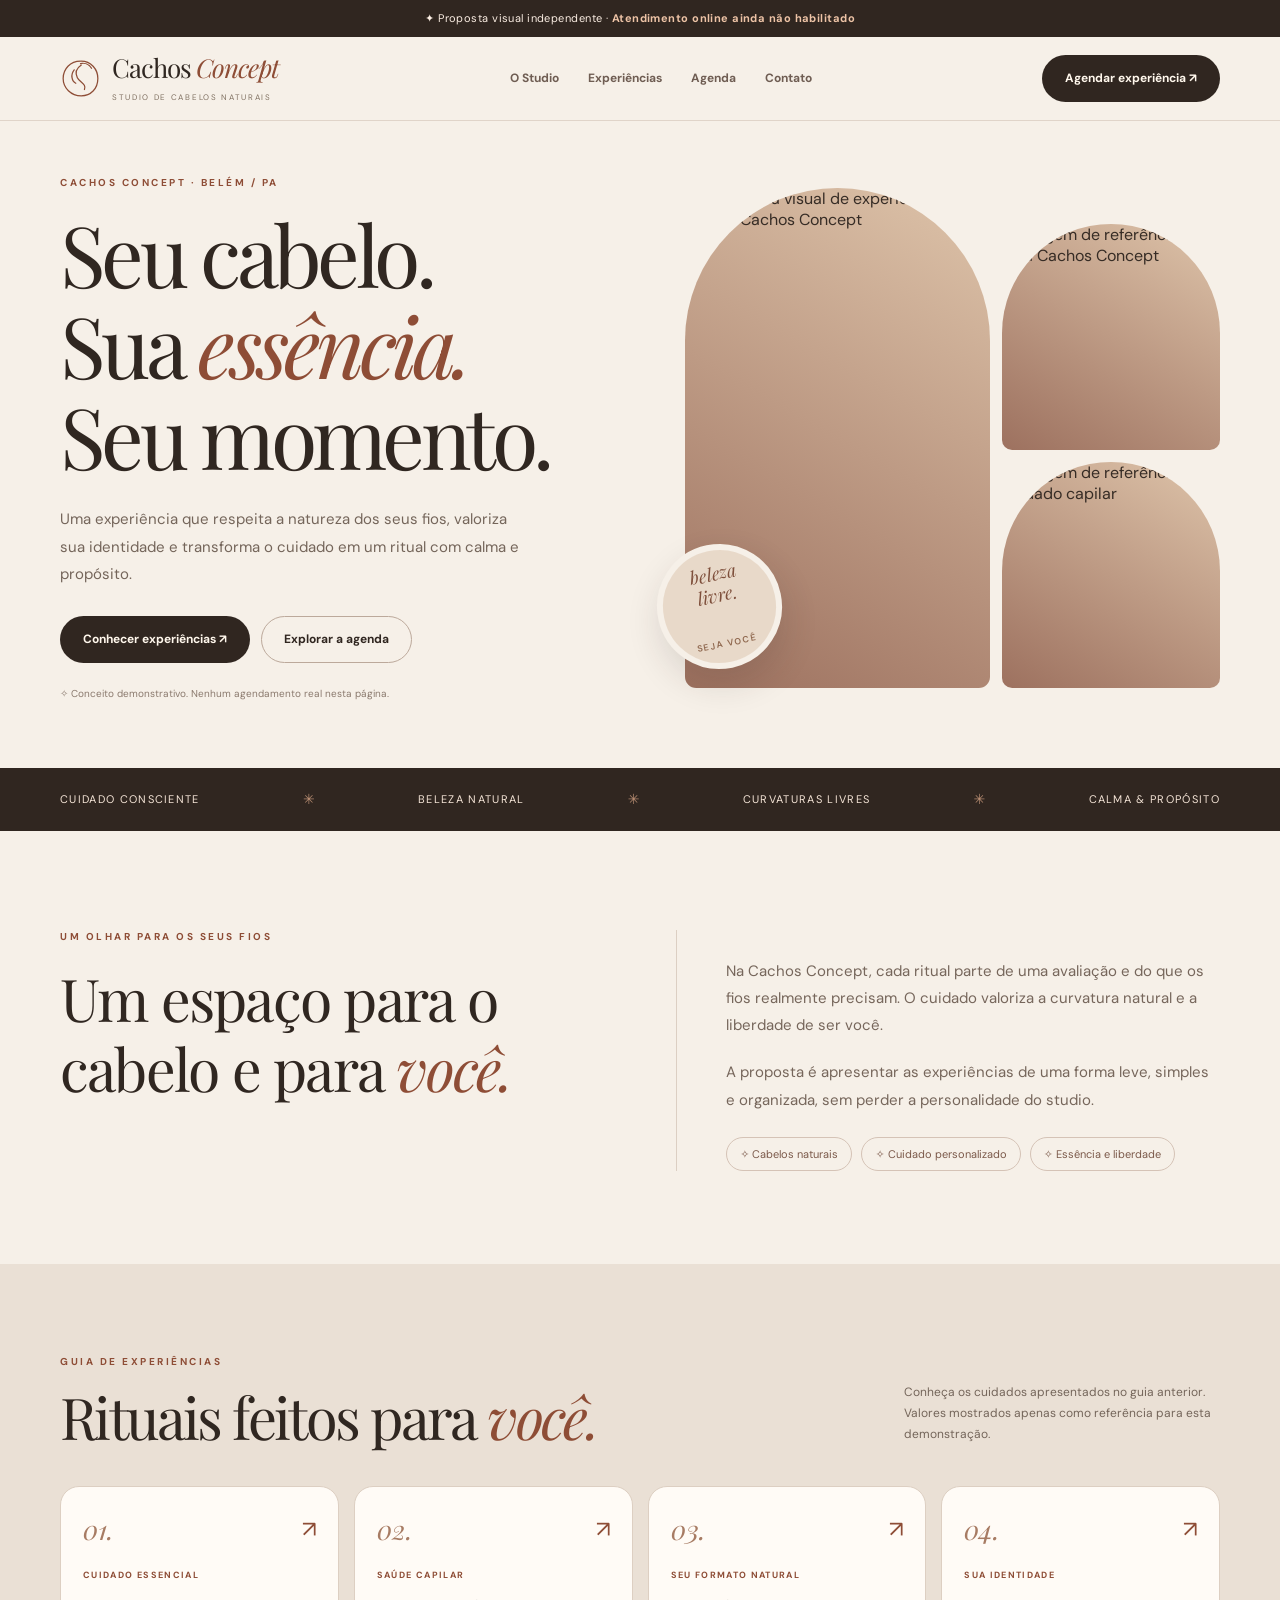
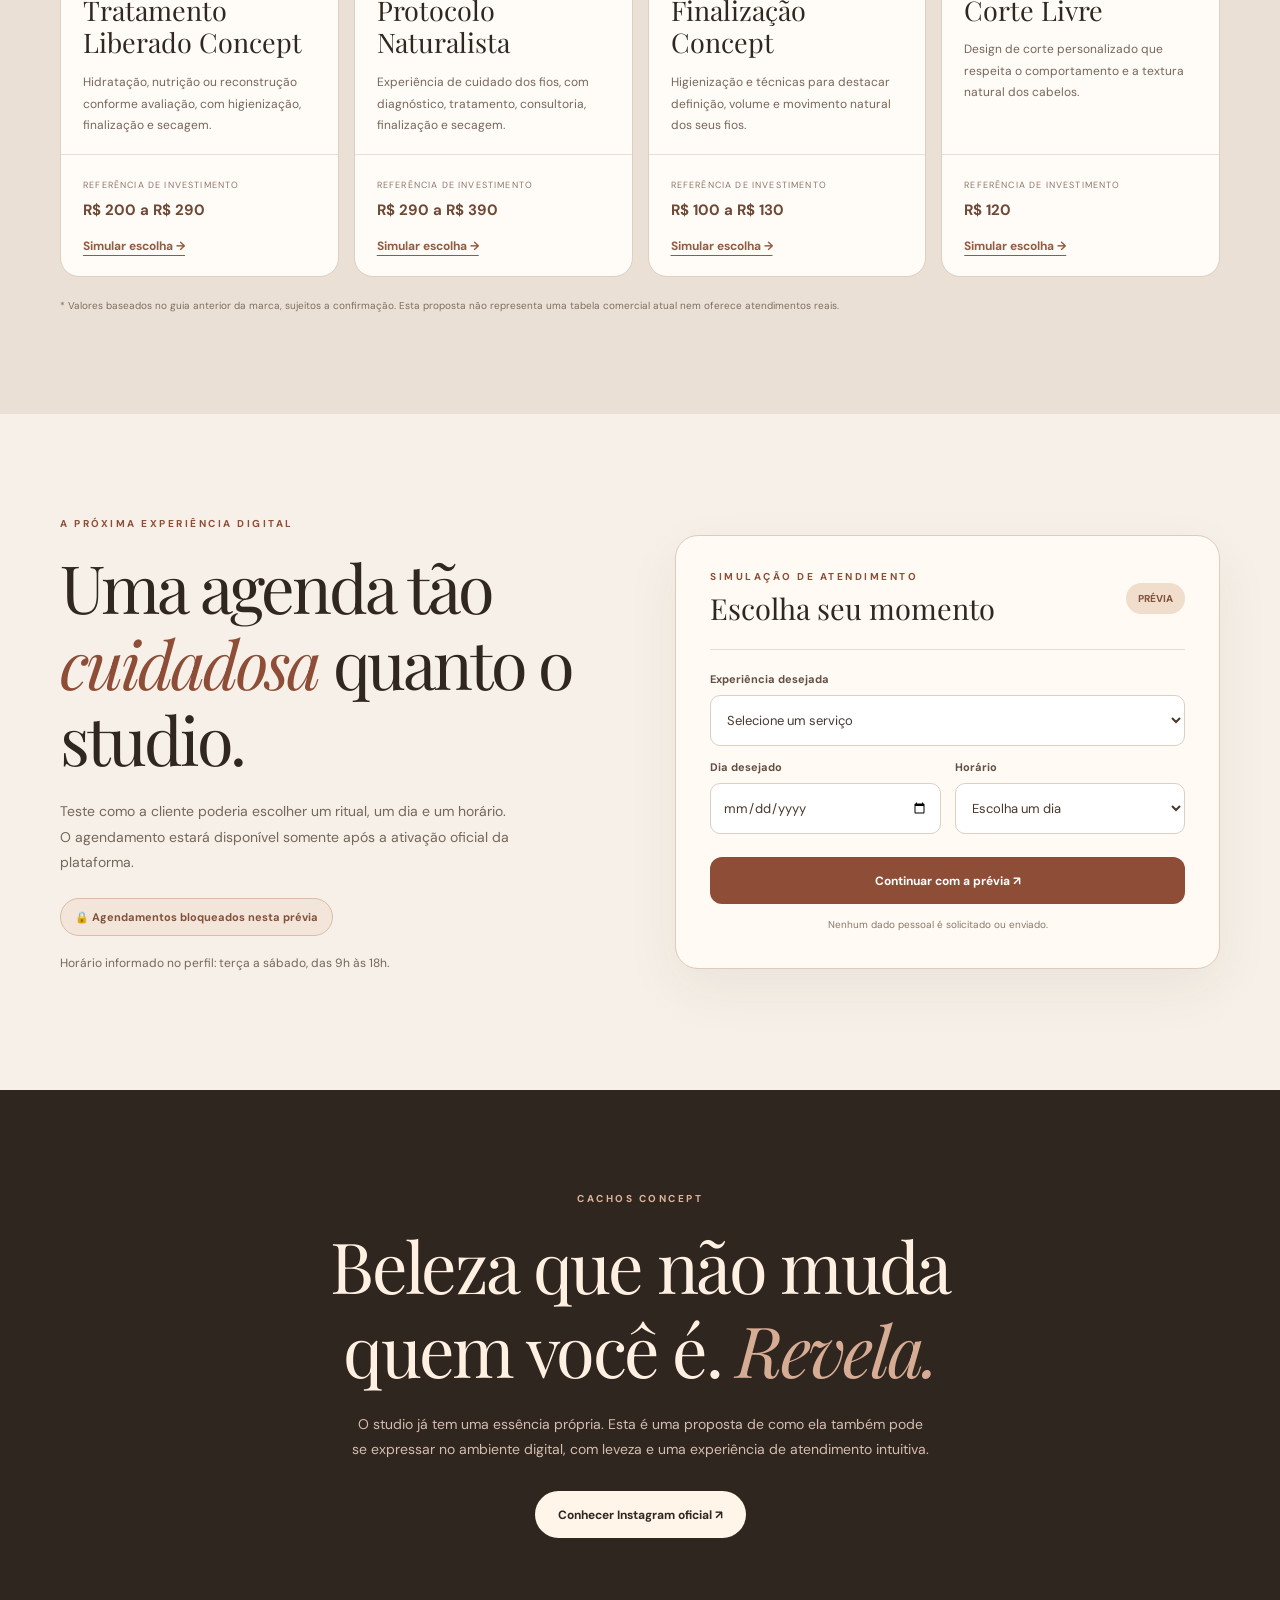
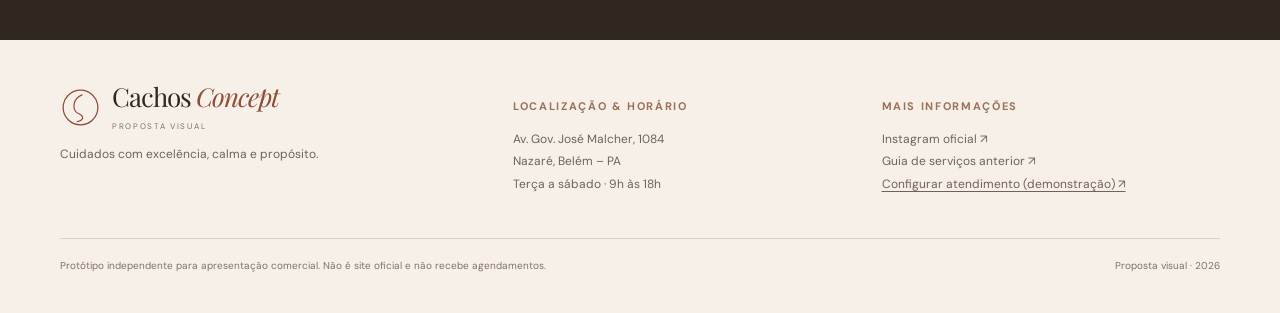
==== cachosconcept/index.html @ f827322e "Criar prévia independente Cachos Concept com identidade visual e agenda bloqueada" ====
<!doctype html><html lang="pt-BR"><head><meta charset="UTF-8"><meta name="viewport" content="width=device-width,initial-scale=1,viewport-fit=cover"><meta name="theme-color" content="#f6f0e8"><title>Cachos Concept — Prévia Visual</title><meta name="description" content="Cachos Concept: proposta visual demonstrativa para studio de cabelos naturais. Agendamento ainda não habilitado."><meta property="og:title" content="Cachos Concept — Proposta Visual"><meta property="og:description" content="Beleza natural, calma e propósito. Prévia de apresentação, sem agendamentos reais."><meta property="og:url" content="https://convidamos.site/cachosconcept/"><link rel="preconnect" href="https://fonts.googleapis.com"><link rel="preconnect" href="https://fonts.gstatic.com" crossorigin><link href="https://fonts.googleapis.com/css2?family=DM+Sans:wght@400;500;600;700;800&family=Playfair+Display:ital,wght@0,400;0,500;1,400;1,500&display=swap" rel="stylesheet"><style>
:root{--bg:#f6f0e8;--paper:#fffbf6;--ink:#302721;--muted:#74655a;--accent:#ad7458;--accent2:#8e4d36;--line:#dccfc3;--dark:#302620;--serif:'Playfair Display',Georgia,serif;--sans:'DM Sans',system-ui,-apple-system,sans-serif}
*{box-sizing:border-box}html{scroll-behavior:smooth;scroll-padding-top:88px}body{margin:0;color:var(--ink);background:var(--bg);font-family:var(--sans);overflow-x:hidden}button,input,select{font:inherit}button{cursor:pointer}a{color:inherit;text-decoration:none}button:focus-visible,a:focus-visible,input:focus-visible,select:focus-visible{outline:2px solid var(--accent2);outline-offset:3px}img{display:block;width:100%;height:100%;object-fit:cover}
.wrap{width:min(1160px,calc(100% - 72px));margin:0 auto}.demo-banner{padding:10px 14px;text-align:center;color:#fbeee3;background:#302620;font-size:11px;line-height:1.5;letter-spacing:.04em}.demo-banner strong{color:#edc3a6}.header{position:sticky;top:0;z-index:20;background:#f6f0e8ed;backdrop-filter:blur(14px);border-bottom:1px solid #e0d4c9}.navbar{display:flex;justify-content:space-between;align-items:center;gap:22px;min-height:83px}.brand{display:flex;align-items:center;gap:11px;min-width:0}.brand svg{width:41px;height:41px;color:var(--accent2);flex:none}.brand-title{font:400 26px/1 var(--serif);letter-spacing:-1px;white-space:nowrap}.brand-title em{color:var(--accent2);font-style:italic}.brand small{display:block;font-size:8px;text-transform:uppercase;letter-spacing:.21em;margin-top:9px;color:#807062}.navlinks{display:flex;align-items:center;gap:29px}.navlinks a{font-size:12px;font-weight:700;color:#6f5d53}.navlinks a:hover{color:var(--accent2)}.button{display:inline-flex;align-items:center;justify-content:center;gap:9px;text-align:center;border-radius:50px;padding:14px 22px;min-height:47px;border:1px solid transparent;font-size:12px;font-weight:700;transition:transform .16s,background .16s}.button:hover{transform:translateY(-2px)}.primary{background:var(--dark);color:#fff7ec}.primary:hover{background:#523d30}.secondary{border:1px solid #bca99b;color:var(--dark);background:transparent}.warm{background:var(--accent2);color:#fff}.white{background:#fff5e9;color:#302620}.menu{display:none;border:1px solid var(--line);background:var(--paper);border-radius:50%;height:44px;width:44px;font-size:24px}
.eyebrow{font-size:10px;color:var(--accent2);letter-spacing:.25em;text-transform:uppercase;font-weight:700}.hero{display:grid;grid-template-columns:53% 47%;gap:0;padding:55px 0 67px;align-items:center;min-height:600px}.hero-copy{padding-right:10%}.hero h1{font:400 clamp(52px,6.6vw,91px)/1.08 var(--serif);letter-spacing:-.055em;margin:19px 0 25px}.hero h1 em,.intro h2 em,.section-head h2 em,.agenda h2 em,.end h2 em{font-style:italic;color:var(--accent2)}.hero p{font-size:15px;line-height:1.83;color:var(--muted);max-width:460px;margin:0 0 27px}.hero-buttons{display:flex;gap:11px;flex-wrap:wrap}.hero small{display:block;font-size:10px;color:#8a796d;margin-top:23px;line-height:1.5}.hero-art{position:relative;display:grid;grid-template-columns:1.4fr 1fr;gap:12px;min-height:500px;padding-left:10px}.hero-art .photo{overflow:hidden;background:linear-gradient(30deg,#9d715f,#dec4aa)}.hero-art .photo img{object-position:50% 26%;opacity:.96}.hero-art .main-photo{border-radius:190px 190px 14px 14px;min-height:500px}.hero-art .side{display:flex;flex-direction:column;gap:12px;padding-top:36px}.hero-art .side .photo{flex:1;border-radius:130px 130px 12px 12px;min-height:0}.hero-stamp{position:absolute;bottom:19px;left:-18px;width:125px;height:125px;border-radius:50%;background:#e8d9c9;border:6px solid var(--bg);display:grid;place-items:center;transform:rotate(-12deg);text-align:center;font:italic 18px/1.2 var(--serif);color:#7e4f3b;box-shadow:0 15px 35px #30262024}.hero-stamp small{font:600 9px var(--sans);text-transform:uppercase;letter-spacing:.16em;margin:5px 0 0;color:#906950}
.ribbon{background:var(--dark);color:#f5e5d7}.ribbon-inner{min-height:63px;display:flex;align-items:center;justify-content:space-between;gap:12px}.ribbon-inner span{font-size:11px;text-transform:uppercase;letter-spacing:.12em}.ribbon-inner b{color:#b88d72;font-size:14px}
.intro{padding:99px 0 93px;display:grid;grid-template-columns:.92fr 1fr;gap:10%}.intro h2{font:400 clamp(41px,4.6vw,60px)/1.2 var(--serif);letter-spacing:-.03em;margin:20px 0}.intro-copy{padding:28px 0 0 9%;border-left:1px solid var(--line)}.intro-copy p{font-size:15px;line-height:1.82;color:#76665b;margin:0 0 20px}.tags{display:flex;flex-wrap:wrap;gap:9px;margin-top:23px}.tags span{border:1px solid #d5c3b6;padding:9px 13px;border-radius:25px;color:#7b594a;font-size:11px}
.services{background:#eae0d5;padding:91px 0 100px}.section-head{display:flex;align-items:end;justify-content:space-between;gap:18px;margin-bottom:37px}.section-head h2{font:400 clamp(41px,4.5vw,62px)/1.12 var(--serif);letter-spacing:-.045em;margin:16px 0 0}.section-head>p{font-size:12px;line-height:1.73;color:var(--muted);max-width:316px;margin:0 0 4px}.cards{display:grid;grid-template-columns:repeat(4,1fr);gap:15px}.card{background:var(--paper);border-radius:19px;border:1px solid #ddcfc2;display:flex;flex-direction:column;overflow:hidden;min-height:365px;transition:transform .2s,box-shadow .2s}.card:hover{transform:translateY(-5px);box-shadow:0 20px 30px #2d231d18}.card-top{display:flex;justify-content:space-between;align-items:center;padding:24px 22px 0}.card-num{font:italic 27px var(--serif);color:#a77b63}.card .small-arrow{color:var(--accent2);font-size:23px}.card-body{flex:1;padding:22px 22px 18px}.card-body .eyebrow{font-size:9px;letter-spacing:.15em}.card h3{font:400 27px/1.22 var(--serif);margin:13px 0}.card p{font-size:12px;line-height:1.78;color:#76665b;margin:0}.card-footer{padding:17px 22px 21px;border-top:1px solid #e9dfd5}.card-footer small{font-size:9px;color:#8e786b;text-transform:uppercase;letter-spacing:.13em}.card-footer strong{display:block;margin:7px 0 14px;color:#6d4937;font-size:15px}.card-footer button{padding:0;background:none;border:0;color:#935b40;font-weight:700;font-size:12px;text-decoration:underline;text-underline-offset:5px}.disclaimer{font-size:10px;color:#7f6e60;line-height:1.7;margin:20px 0 0}
.agenda-section{padding:103px 0}.agenda{display:grid;grid-template-columns:1fr 1.02fr;gap:7%;align-items:center}.agenda h2{font:400 clamp(43px,5.2vw,68px)/1.14 var(--serif);letter-spacing:-.045em;margin:19px 0 22px}.agenda p{font-size:14px;line-height:1.82;color:#76675a;max-width:455px}.locked-label{display:inline-flex;align-items:center;gap:10px;font-size:11px;font-weight:700;color:#81513b;padding:11px 14px;border-radius:100px;border:1px solid #d9bda9;background:#f3e5d9;margin-top:9px}.form-card{background:#fffaf3;border:1px solid #ddcbbc;border-radius:23px;padding:34px;box-shadow:0 20px 55px #3f2c2110}.form-head{display:flex;justify-content:space-between;align-items:center;gap:12px;padding-bottom:22px;margin-bottom:22px;border-bottom:1px solid #e8ddd1}.form-head h3{font:400 29px var(--serif);margin:6px 0 0}.demo-pill{font-size:10px;font-weight:800;color:#81543f;background:#f0ddcb;border-radius:22px;padding:9px 12px}.inputs{display:grid;grid-template-columns:1fr 1fr;gap:14px}.field{display:flex;flex-direction:column;gap:9px}.field.full{grid-column:1/-1}.field label{font-size:11px;font-weight:700;color:#635044}.field input,.field select{width:100%;min-width:0;border-radius:10px;background:white;padding:12px;font-size:13px;color:#49382d;border:1px solid #ddcfc2;min-height:51px}.form-card .button{width:100%;margin-top:23px;border-radius:12px}.form-note{font-size:10px!important;text-align:center;color:#8b796b!important;margin:12px 0 0!important}
.end{background:#302620;color:#fff0e2;padding:102px 0;text-align:center}.end-inner{max-width:750px;margin:auto}.end .eyebrow{color:#deb49b}.end h2{font:400 clamp(40px,5.5vw,71px)/1.19 var(--serif);margin:19px 0 20px;letter-spacing:-.038em}.end h2 em{color:#d6ac94}.end p{font-size:14px;color:#d5bdac;line-height:1.8;max-width:580px;margin:0 auto 29px}
.footer{padding:44px 0 39px}.footer-columns{display:grid;grid-template-columns:1.25fr 1fr 1fr;gap:30px}.footer h4{font-size:11px;color:#9d7058;text-transform:uppercase;letter-spacing:.15em}.footer p,.footer a,.footer button{font-size:12px;color:#716255;line-height:1.9}.footer button{border:0;background:none;padding:0;text-decoration:underline;text-underline-offset:3px;cursor:pointer}.footer a:hover,.footer button:hover{color:var(--accent2)}.footer-bottom{border-top:1px solid var(--line);margin-top:30px;padding-top:18px;display:flex;justify-content:space-between;gap:14px;font-size:10px;color:#847163;line-height:1.7}.mobile-cta{display:none}
.overlay{display:none;position:fixed;inset:0;background:#201711c9;backdrop-filter:blur(8px);z-index:70;align-items:center;justify-content:center;padding:18px}.overlay.open{display:flex}.modal{width:min(100%,470px);max-height:90vh;overflow:auto;background:#fffaf4;border:1px solid #ddc9b8;border-radius:23px;padding:39px 32px 32px;position:relative;box-shadow:0 35px 90px #0004}.modal h2{font:400 35px/1.22 var(--serif);letter-spacing:-.03em;margin:15px 0}.modal p{font-size:14px;line-height:1.78;color:#76675c;margin:0 0 22px}.modal .button{width:100%;border-radius:12px}.close{position:absolute;top:15px;right:19px;border:0;background:none;font-size:27px;color:#70564a}.lock-mark{width:57px;height:57px;border-radius:50%;background:#f0dfd0;color:#9d6249;display:grid;place-items:center;font-size:25px}.config{width:min(100%,560px)}.config-note{padding:12px;border-radius:12px;background:#f4e4d5;font-size:12px!important;color:#785342!important;margin:12px 0 22px!important}.weekday-buttons{display:flex;flex-wrap:wrap;gap:7px;margin:8px 0 20px}.weekday-buttons button{border:1px solid #d2bcab;background:white;border-radius:9px;padding:10px 13px;color:#775645;font-size:12px}.weekday-buttons button[aria-pressed=true]{background:#3a2921;color:white}.config-fields{display:grid;grid-template-columns:1fr 1fr;gap:12px}.config-fields label{font-size:11px;font-weight:700;display:block;margin-bottom:6px}.config-fields select{padding:12px;border:1px solid #d5c2b2;background:white;border-radius:9px;width:100%;font-size:12px}.config-preview{margin:19px 0 24px;padding:14px;background:#f2e8df;border-radius:10px;font-size:12px;color:#795745;line-height:1.8}
@media(max-width:1090px){.cards{grid-template-columns:repeat(2,1fr)}.card{min-height:310px}.hero-art{min-height:440px}.hero-art .main-photo{min-height:440px}.hero h1{font-size:clamp(56px,6.3vw,82px)}}
@media(max-width:770px){.wrap{width:calc(100% - 36px)}.navbar{min-height:70px}.brand svg{height:35px;width:35px}.brand-title{font-size:23px}.brand small{font-size:8px}.navlinks{display:none;position:absolute;top:70px;left:0;right:0;background:#f6f0e8;padding:14px 22px 24px;border-bottom:1px solid var(--line);flex-direction:column;align-items:stretch;box-shadow:0 18px 25px #0002;gap:0}.navlinks.open{display:flex}.navlinks a{padding:12px 0}.navbar>.button{display:none}.menu{display:block}.hero{grid-template-columns:1fr;padding:42px 0 58px;min-height:0}.hero-copy{padding:0}.hero h1{font-size:clamp(57px,12vw,80px)}.hero p{font-size:14px}.hero-art{margin-top:35px;min-height:425px}.hero-art .main-photo{min-height:425px}.hero-stamp{width:110px;height:110px}.ribbon-inner{min-height:54px}.ribbon-inner span{font-size:10px;letter-spacing:.03em}.intro{grid-template-columns:1fr;padding:75px 0;gap:3px}.intro h2{font-size:49px}.intro-copy{border-left:0;border-top:1px solid var(--line);padding:27px 0 0}.intro-copy p{font-size:14px}.services{padding:70px 0 80px}.section-head{display:block}.section-head h2{font-size:50px}.section-head>p{margin-top:16px}.agenda-section{padding:75px 0}.agenda{grid-template-columns:1fr;gap:27px}.agenda h2{font-size:50px}.end{padding:80px 0}.footer-columns{grid-template-columns:1fr 1fr}.footer-columns>div:first-child{grid-column:1/-1}.mobile-cta{display:flex;position:fixed;bottom:0;left:0;right:0;z-index:25;background:#f6f0e8f0;backdrop-filter:blur(14px);border-top:1px solid #d9ccbf;box-shadow:0 -10px 24px #0001;padding:10px 17px calc(10px + env(safe-area-inset-bottom));align-items:center;gap:13px}.mobile-cta span{font-size:11px;line-height:1.4;color:#766456}.mobile-cta .button{flex:1}.footer{padding-bottom:115px}}
@media(max-width:490px){.demo-banner{font-size:9px}.wrap{width:calc(100% - 32px)}.hero{padding:32px 0 47px}.hero h1{font-size:clamp(51px,13vw,68px);line-height:1.08}.hero p{font-size:13px;line-height:1.7}.hero-art{min-height:345px;gap:9px}.hero-art .main-photo{min-height:345px}.hero-art .side{gap:9px;padding-top:25px}.hero-stamp{width:98px;height:98px;left:-8px;bottom:9px;font-size:16px;border-width:4px}.ribbon-inner span:nth-of-type(3),.ribbon-inner b:nth-of-type(3){display:none}.intro{padding:63px 0}.intro h2,.section-head h2{font-size:40px}.services{padding:62px 0}.cards{grid-template-columns:1fr;gap:12px}.card{min-height:0}.card-top{padding:18px 20px 0}.card-body{padding:17px 20px}.card h3{font-size:26px}.card-footer{padding:15px 20px 20px}.agenda-section{padding:66px 0}.agenda h2{font-size:42px}.form-card{padding:23px 18px}.inputs .field:not(.full){grid-column:1/-1}.end{padding:70px 0}.end h2{font-size:43px}.footer-columns{gap:15px}.footer-bottom{flex-direction:column}.modal{padding:35px 22px 25px}.modal h2{font-size:29px}.config-fields{grid-template-columns:1fr}}
@media(prefers-reduced-motion:reduce){html{scroll-behavior:auto}*{transition:none!important}}
</style></head><body>
<div class="demo-banner">✦ Proposta visual independente · <strong>Atendimento online ainda não habilitado</strong></div>
<header class="header"><nav class="navbar wrap" aria-label="Navegação">
<a class="brand" href="#inicio" aria-label="Cachos Concept, ir ao início"><svg viewBox="0 0 52 52" fill="none" aria-hidden="true"><path d="M26 4C13 4 4 14 4 26s10 22 23 22c12 0 21-9 21-22 0-12-9-22-21-22M27 9c-6 4-8 10-5 16s12 8 9 15m9-27c-3-5-9-7-14-6m-8 8c-5 6-3 15 2 17" stroke="currentColor" stroke-width="1.6" stroke-linecap="round"/></svg><span><span class="brand-title">Cachos <em>Concept</em></span><small>Studio de cabelos naturais</small></span></a>
<div class="navlinks" id="navlinks"><a href="#conceito">O Studio</a><a href="#rituais">Experiências</a><a href="#agenda">Agenda</a><a href="#contato">Contato</a></div>
<button class="button primary locked-open" type="button">Agendar experiência ↗</button><button class="menu" id="menu" type="button" aria-label="Abrir menu" aria-expanded="false">☰</button>
</nav></header>
<main>
<section class="hero wrap" id="inicio"><div class="hero-copy"><div class="eyebrow">Cachos Concept · Belém / PA</div><h1>Seu cabelo.<br>Sua <em>essência.</em><br>Seu momento.</h1><p>Uma experiência que respeita a natureza dos seus fios, valoriza sua identidade e transforma o cuidado em um ritual com calma e propósito.</p><div class="hero-buttons"><a href="#rituais" class="button primary">Conhecer experiências ↗</a><a href="#agenda" class="button secondary">Explorar a agenda</a></div><small>✧ Conceito demonstrativo. Nenhum agendamento real nesta página.</small></div>
<div class="hero-art"><div class="photo main-photo"><img src="https://sereiacomunicacao.my.canva.site/cachos-concept/_assets/video/ae4d108f62b5631600cc66442a43c8e6.jpg" alt="Referência visual de experiência capilar Cachos Concept" loading="eager" onerror="this.hidden=true"></div><div class="side"><div class="photo"><img src="https://sereiacomunicacao.my.canva.site/cachos-concept/_assets/video/eaa7986b1627eb0db801c3a264169553.jpg" alt="Imagem de referência do guia Cachos Concept" loading="lazy" onerror="this.hidden=true"></div><div class="photo"><img src="https://sereiacomunicacao.my.canva.site/cachos-concept/_assets/video/c0be2c87e18ff1538be0ce3f88dac41a.jpg" alt="Imagem de referência de cuidado capilar" loading="lazy" onerror="this.hidden=true"></div></div><div class="hero-stamp">beleza<br>livre.<small>Seja você</small></div></div></section>
<div class="ribbon"><div class="ribbon-inner wrap"><span>Cuidado consciente</span><b>✳</b><span>Beleza natural</span><b>✳</b><span>Curvaturas livres</span><b>✳</b><span>Calma &amp; propósito</span></div></div>
<section class="intro wrap" id="conceito"><div><div class="eyebrow">Um olhar para os seus fios</div><h2>Um espaço para o cabelo e para <em>você.</em></h2></div><div class="intro-copy"><p>Na Cachos Concept, cada ritual parte de uma avaliação e do que os fios realmente precisam. O cuidado valoriza a curvatura natural e a liberdade de ser você.</p><p>A proposta é apresentar as experiências de uma forma leve, simples e organizada, sem perder a personalidade do studio.</p><div class="tags"><span>✧ Cabelos naturais</span><span>✧ Cuidado personalizado</span><span>✧ Essência e liberdade</span></div></div></section>
<section class="services" id="rituais"><div class="wrap"><div class="section-head"><div><div class="eyebrow">Guia de experiências</div><h2>Rituais feitos para <em>você.</em></h2></div><p>Conheça os cuidados apresentados no guia anterior. Valores mostrados apenas como referência para esta demonstração.</p></div>
<div class="cards">
<article class="card"><div class="card-top"><span class="card-num">01.</span><span class="small-arrow">↗</span></div><div class="card-body"><div class="eyebrow">Cuidado essencial</div><h3>Tratamento Liberado Concept</h3><p>Hidratação, nutrição ou reconstrução conforme avaliação, com higienização, finalização e secagem.</p></div><div class="card-footer"><small>Referência de investimento</small><strong>R$ 200 a R$ 290</strong><button type="button" class="choose" data-service="Tratamento Liberado Concept">Simular escolha →</button></div></article>
<article class="card"><div class="card-top"><span class="card-num">02.</span><span class="small-arrow">↗</span></div><div class="card-body"><div class="eyebrow">Saúde capilar</div><h3>Protocolo Naturalista</h3><p>Experiência de cuidado dos fios, com diagnóstico, tratamento, consultoria, finalização e secagem.</p></div><div class="card-footer"><small>Referência de investimento</small><strong>R$ 290 a R$ 390</strong><button type="button" class="choose" data-service="Protocolo Naturalista">Simular escolha →</button></div></article>
<article class="card"><div class="card-top"><span class="card-num">03.</span><span class="small-arrow">↗</span></div><div class="card-body"><div class="eyebrow">Seu formato natural</div><h3>Finalização Concept</h3><p>Higienização e técnicas para destacar definição, volume e movimento natural dos seus fios.</p></div><div class="card-footer"><small>Referência de investimento</small><strong>R$ 100 a R$ 130</strong><button type="button" class="choose" data-service="Finalização Concept">Simular escolha →</button></div></article>
<article class="card"><div class="card-top"><span class="card-num">04.</span><span class="small-arrow">↗</span></div><div class="card-body"><div class="eyebrow">Sua identidade</div><h3>Corte Livre</h3><p>Design de corte personalizado que respeita o comportamento e a textura natural dos cabelos.</p></div><div class="card-footer"><small>Referência de investimento</small><strong>R$ 120</strong><button type="button" class="choose" data-service="Corte Livre">Simular escolha →</button></div></article>
</div><p class="disclaimer">* Valores baseados no guia anterior da marca, sujeitos a confirmação. Esta proposta não representa uma tabela comercial atual nem oferece atendimentos reais.</p></div></section>
<section class="agenda-section" id="agenda"><div class="agenda wrap"><div><div class="eyebrow">A próxima experiência digital</div><h2>Uma agenda tão <em>cuidadosa</em> quanto o studio.</h2><p>Teste como a cliente poderia escolher um ritual, um dia e um horário. O agendamento estará disponível somente após a ativação oficial da plataforma.</p><div class="locked-label">🔒 Agendamentos bloqueados nesta prévia</div><p style="font-size:12px;margin-top:17px">Horário informado no perfil: terça a sábado, das 9h às 18h.</p></div>
<form class="form-card" id="booking"><div class="form-head"><div><div class="eyebrow">Simulação de atendimento</div><h3>Escolha seu momento</h3></div><span class="demo-pill">PRÉVIA</span></div><div class="inputs">
<div class="field full"><label for="service">Experiência desejada</label><select id="service" required><option value="">Selecione um serviço</option><option>Tratamento Liberado Concept</option><option>Protocolo Naturalista</option><option>Finalização Concept</option><option>Corte Livre</option></select></div>
<div class="field"><label for="date">Dia desejado</label><input id="date" type="date" required></div><div class="field"><label for="hour">Horário</label><select id="hour" required><option value="">Escolha um dia</option></select></div></div>
<button type="submit" class="button warm">Continuar com a prévia ↗</button><p class="form-note">Nenhum dado pessoal é solicitado ou enviado.</p></form></div></section>
<section class="end" id="contato"><div class="end-inner wrap"><div class="eyebrow">Cachos Concept</div><h2>Beleza que não muda quem você é. <em>Revela.</em></h2><p>O studio já tem uma essência própria. Esta é uma proposta de como ela também pode se expressar no ambiente digital, com leveza e uma experiência de atendimento intuitiva.</p><a href="https://www.instagram.com/cachosconcept_/" class="button white" target="_blank" rel="noopener noreferrer">Conhecer Instagram oficial ↗</a></div></section>
</main>
<footer class="footer"><div class="wrap"><div class="footer-columns">
<div><div class="brand"><svg viewBox="0 0 52 52" fill="none" aria-hidden="true"><circle cx="26" cy="26" r="22" stroke="currentColor" stroke-width="1.6"/><path d="M28 10c-14 6-12 21-4 24 7 3 6 8-2 10" stroke="currentColor" stroke-width="1.5" stroke-linecap="round"/></svg><span><span class="brand-title">Cachos <em>Concept</em></span><small>Proposta visual</small></span></div><p>Cuidados com excelência, calma e propósito.</p></div>
<div><h4>Localização &amp; horário</h4><p>Av. Gov. José Malcher, 1084<br>Nazaré, Belém – PA<br>Terça a sábado · 9h às 18h</p></div>
<div><h4>Mais informações</h4><p><a href="https://www.instagram.com/cachosconcept_/" target="_blank" rel="noopener noreferrer">Instagram oficial ↗</a><br><a href="https://sereiacomunicacao.my.canva.site/cachos-concept" target="_blank" rel="noopener noreferrer">Guia de serviços anterior ↗</a><br><button type="button" id="config-open">Configurar atendimento (demonstração) ↗</button></p></div>
</div><div class="footer-bottom"><span>Protótipo independente para apresentação comercial. Não é site oficial e não recebe agendamentos.</span><span>Proposta visual · 2026</span></div></div></footer>
<div class="mobile-cta"><span>Agenda em<br><strong>prévia</strong></span><button class="button primary locked-open" type="button">🔒 Agendar experiência</button></div>
<div class="overlay" id="locked" role="presentation"><div class="modal" role="dialog" aria-modal="true" aria-labelledby="locked-title"><button class="close" type="button" data-close="locked" aria-label="Fechar">×</button><div class="lock-mark" aria-hidden="true">♧</div><h2 id="locked-title">Atendimento ainda não desbloqueado.</h2><p>Esta é apenas uma <strong>prévia visual da Cachos Concept</strong>. A agenda online está em demonstração: nenhum horário é reservado e nenhuma mensagem é enviada ao studio. O atendimento real só estará disponível após aprovação e ativação.</p><button type="button" class="button warm" data-close="locked">Entendi, voltar à prévia</button></div></div>
<div class="overlay" id="config" role="presentation"><div class="modal config" role="dialog" aria-modal="true" aria-labelledby="config-title"><button class="close" type="button" data-close="config" aria-label="Fechar">×</button><div class="eyebrow">Painel do gestor · demonstração</div><h2 id="config-title">Configurar atendimento</h2><p class="config-note">Você pode simular dias e horários, mas não existe login nem armazenamento nesta prévia. Uma versão contratada teria painel protegido e agenda sincronizada.</p>
<div class="weekday-buttons" id="weekday-buttons"><button type="button" aria-pressed="true" data-day="2">Terça</button><button type="button" aria-pressed="false" data-day="3">Quarta</button><button type="button" aria-pressed="false" data-day="4">Quinta</button><button type="button" aria-pressed="false" data-day="5">Sexta</button><button type="button" aria-pressed="false" data-day="6">Sábado</button></div>
<div class="config-fields"><div><label for="start">Início</label><select id="start"><option>09:00</option><option>10:00</option><option>11:00</option></select></div><div><label for="end">Término</label><select id="end"><option>18:00</option><option>17:00</option><option>16:00</option></select></div><div><label for="interval">Intervalos</label><select id="interval"><option value="60">60 minutos</option><option value="30">30 minutos</option><option value="90">90 minutos</option></select></div><div><label for="availability">Disponibilidade</label><select id="availability"><option value="on">Atendimentos liberados</option><option value="off">Dia bloqueado</option></select></div></div>
<div class="config-preview" id="config-preview"></div><button class="button warm" type="button" id="config-save">Simular salvamento</button></div></div>
<script>
(()=>{'use strict';
const nav=document.getElementById('navlinks'),menu=document.getElementById('menu');menu.addEventListener('click',()=>{const open=nav.classList.toggle('open');menu.textContent=open?'×':'☰';menu.setAttribute('aria-expanded',String(open))});nav.querySelectorAll('a').forEach(a=>a.addEventListener('click',()=>{nav.classList.remove('open');menu.setAttribute('aria-expanded','false');menu.textContent='☰'}));
let previousFocus=null;function openModal(id){previousFocus=document.activeElement;document.getElementById(id).classList.add('open');document.body.style.overflow='hidden';document.querySelector('#'+id+' .close').focus()}function closeModal(id){document.getElementById(id).classList.remove('open');document.body.style.overflow='';previousFocus?.focus?.()}
document.querySelectorAll('.locked-open').forEach(b=>b.addEventListener('click',()=>openModal('locked')));
document.querySelectorAll('[data-close]').forEach(b=>b.addEventListener('click',()=>closeModal(b.dataset.close)));document.querySelectorAll('.overlay').forEach(o=>o.addEventListener('click',e=>{if(e.target===o)closeModal(o.id)}));document.addEventListener('keydown',e=>{if(e.key==='Escape')document.querySelectorAll('.overlay.open').forEach(o=>closeModal(o.id))});
const service=document.getElementById('service'),date=document.getElementById('date'),hour=document.getElementById('hour');const pad=n=>String(n).padStart(2,'0');const d=new Date();date.min=d.getFullYear()+'-'+pad(d.getMonth()+1)+'-'+pad(d.getDate());
function slots(){hour.textContent='';const v=document.createElement('option');v.value='';v.textContent='Selecione um horário';hour.append(v);if(!date.value)return;const parts=date.value.split('-').map(Number);const wd=new Date(parts[0],parts[1]-1,parts[2]).getDay();if(wd===0||wd===1){v.textContent='Sem atendimento neste dia';return}for(let i=9;i<18;i++){const x=document.createElement('option');x.value=pad(i)+':00';x.textContent=x.value;hour.append(x)}}date.addEventListener('change',slots);document.querySelectorAll('.choose').forEach(b=>b.addEventListener('click',()=>{service.value=b.dataset.service;document.getElementById('agenda').scrollIntoView({behavior:'smooth'})}));document.getElementById('booking').addEventListener('submit',e=>{e.preventDefault();if(e.currentTarget.reportValidity())openModal('locked')});
document.getElementById('config-open').addEventListener('click',()=>openModal('config'));const days={2:'Terça-feira',3:'Quarta-feira',4:'Quinta-feira',5:'Sexta-feira',6:'Sábado'};let selectedDay='2';const dayButtons=document.querySelectorAll('#weekday-buttons button');function preview(){const start=document.getElementById('start').value,end=document.getElementById('end').value,interval=document.getElementById('interval').value,available=document.getElementById('availability').value;document.getElementById('config-preview').textContent=days[selectedDay]+': '+(available==='off'?'dia bloqueado (simulação)':start+' às '+end+', intervalos de '+interval+' minutos (simulação)')}dayButtons.forEach(b=>b.addEventListener('click',()=>{selectedDay=b.dataset.day;dayButtons.forEach(t=>t.setAttribute('aria-pressed',String(t===b)));preview()}));document.querySelectorAll('.config select').forEach(el=>el.addEventListener('change',preview));document.getElementById('config-save').addEventListener('click',()=>{closeModal('config');openModal('locked')});preview();
})();
</script></body></html>
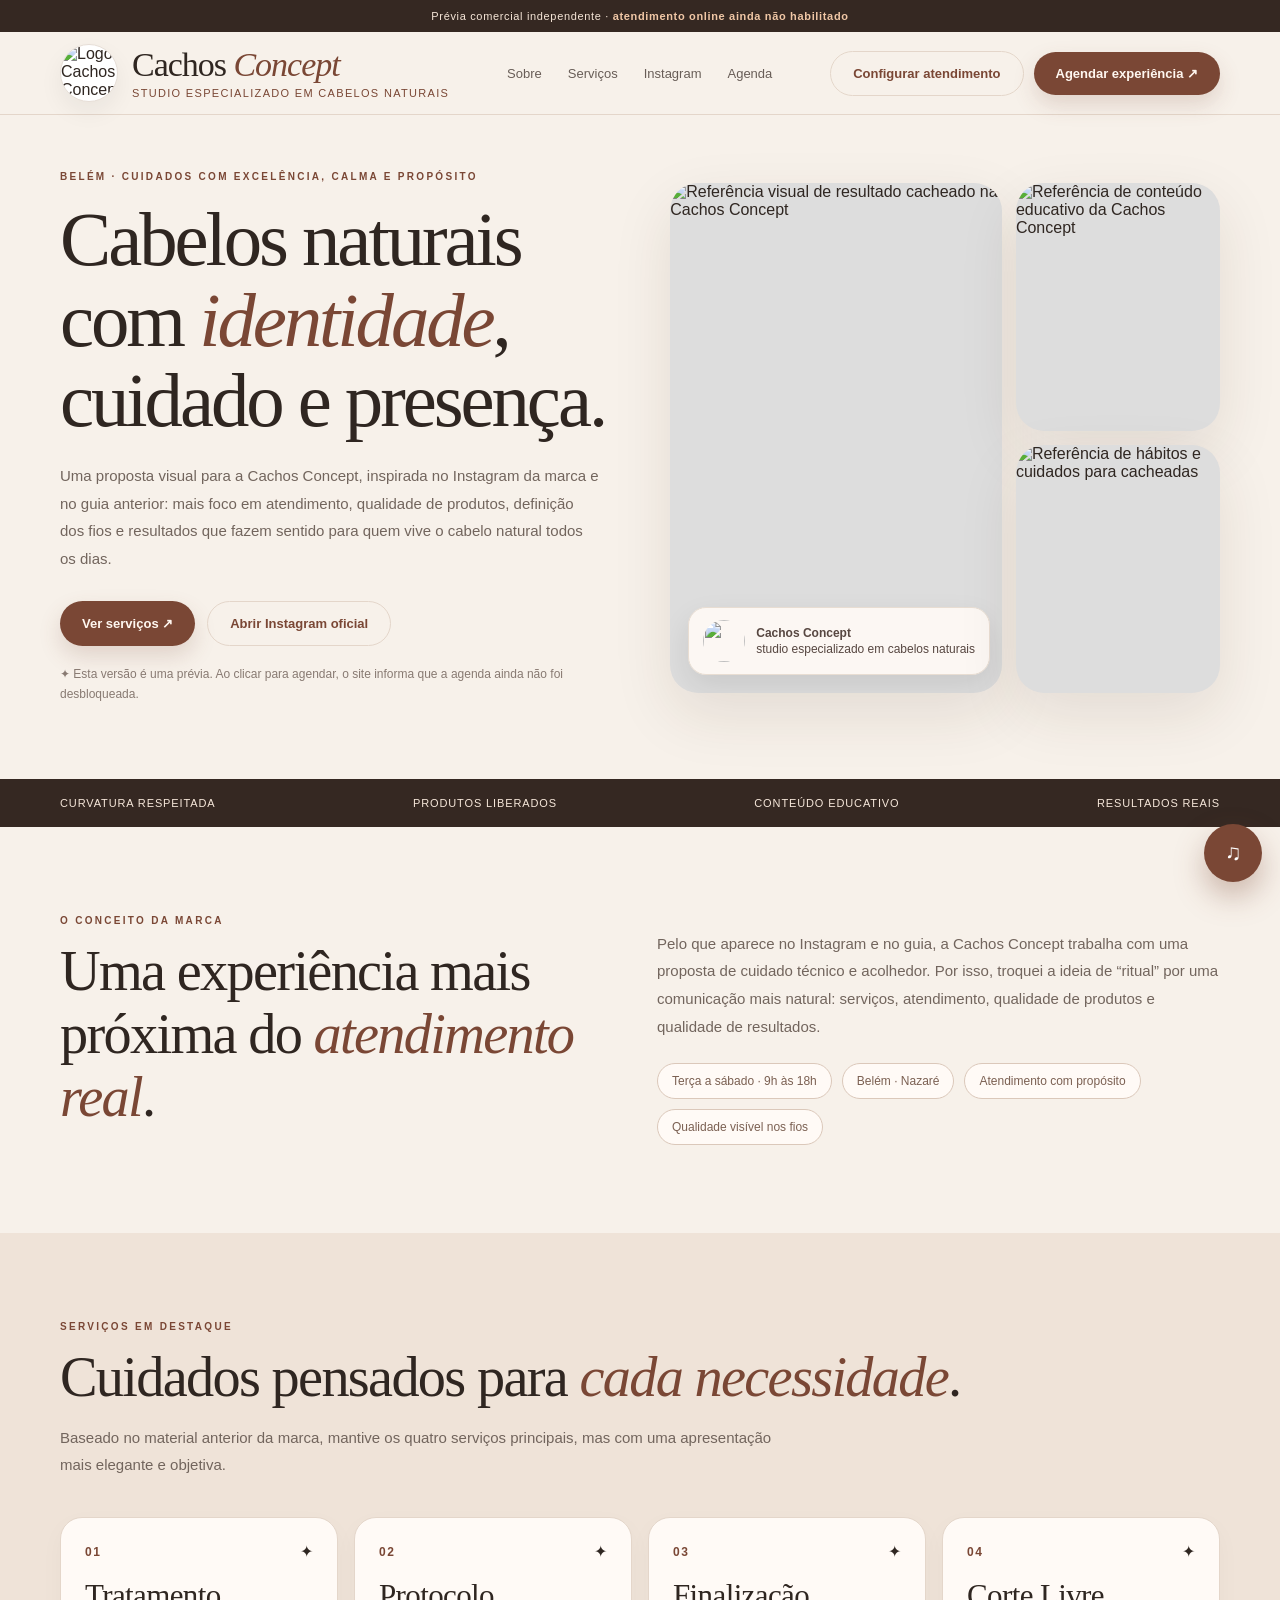
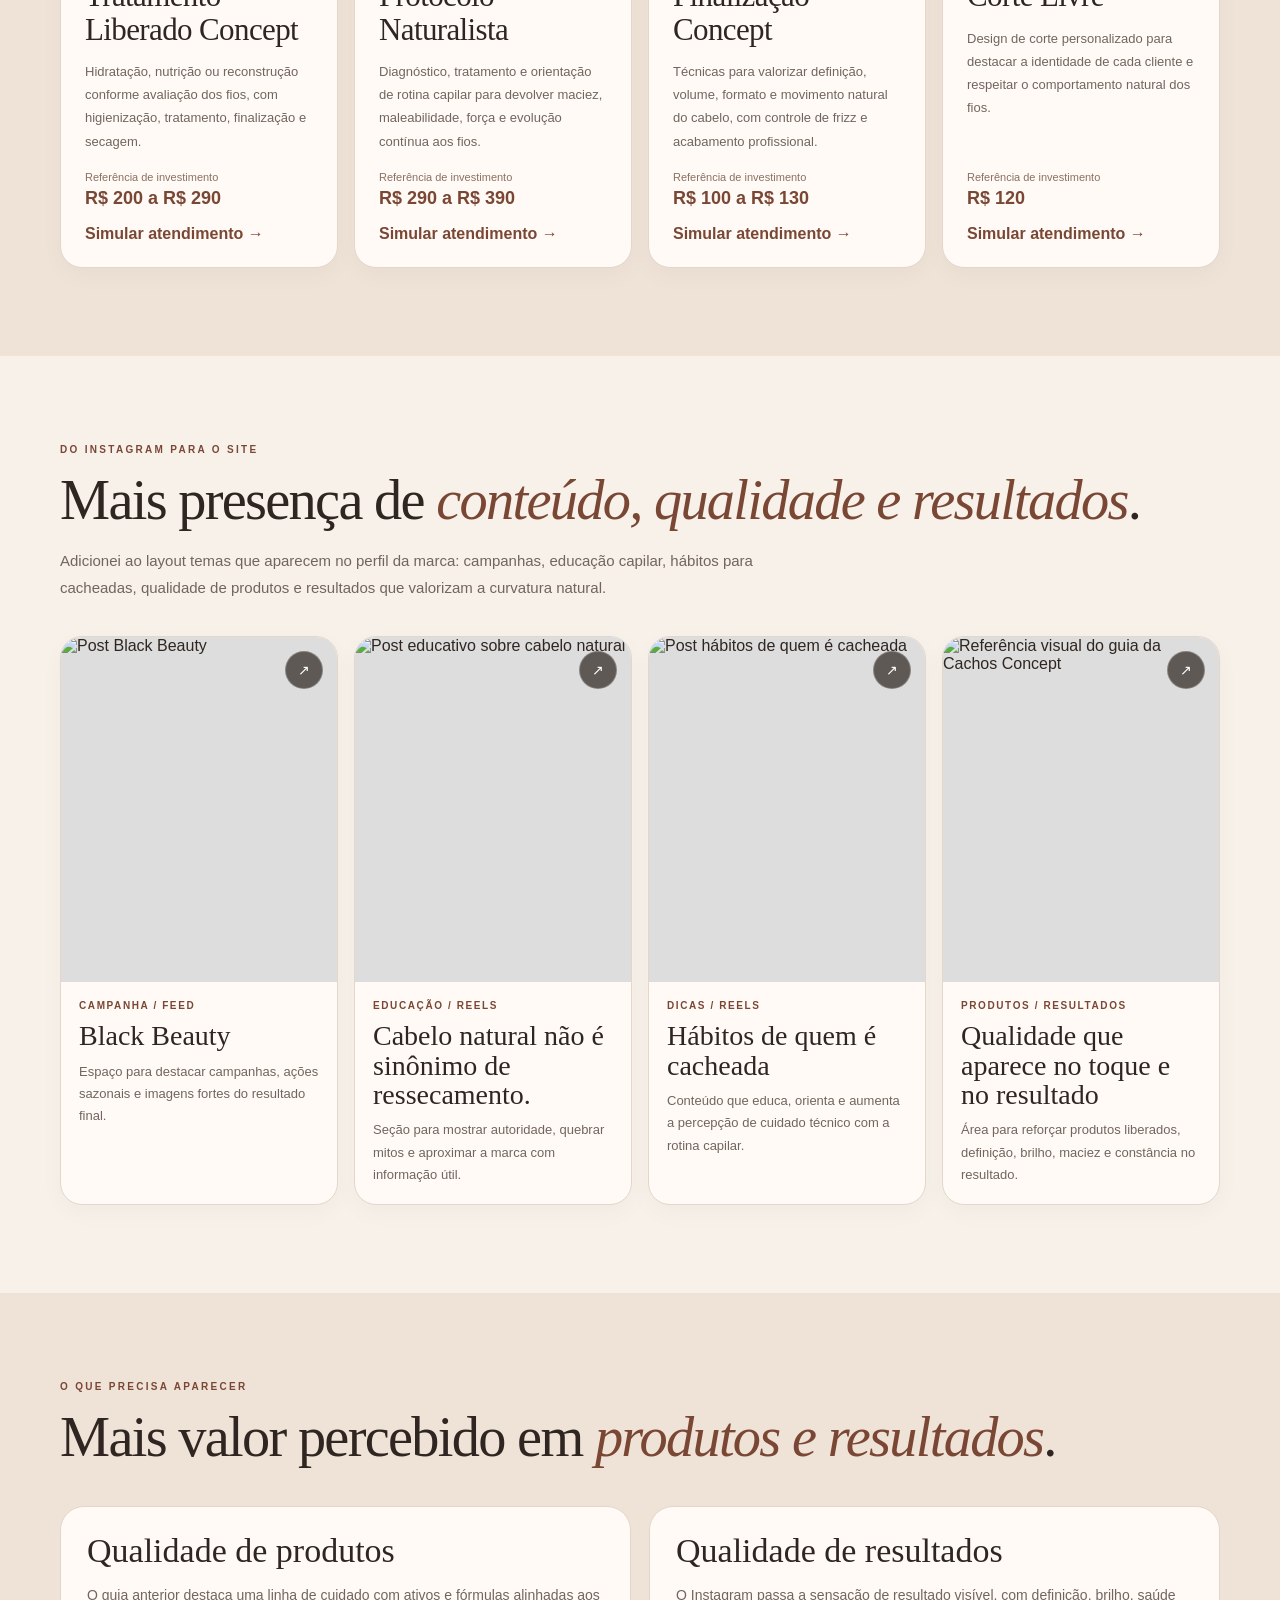
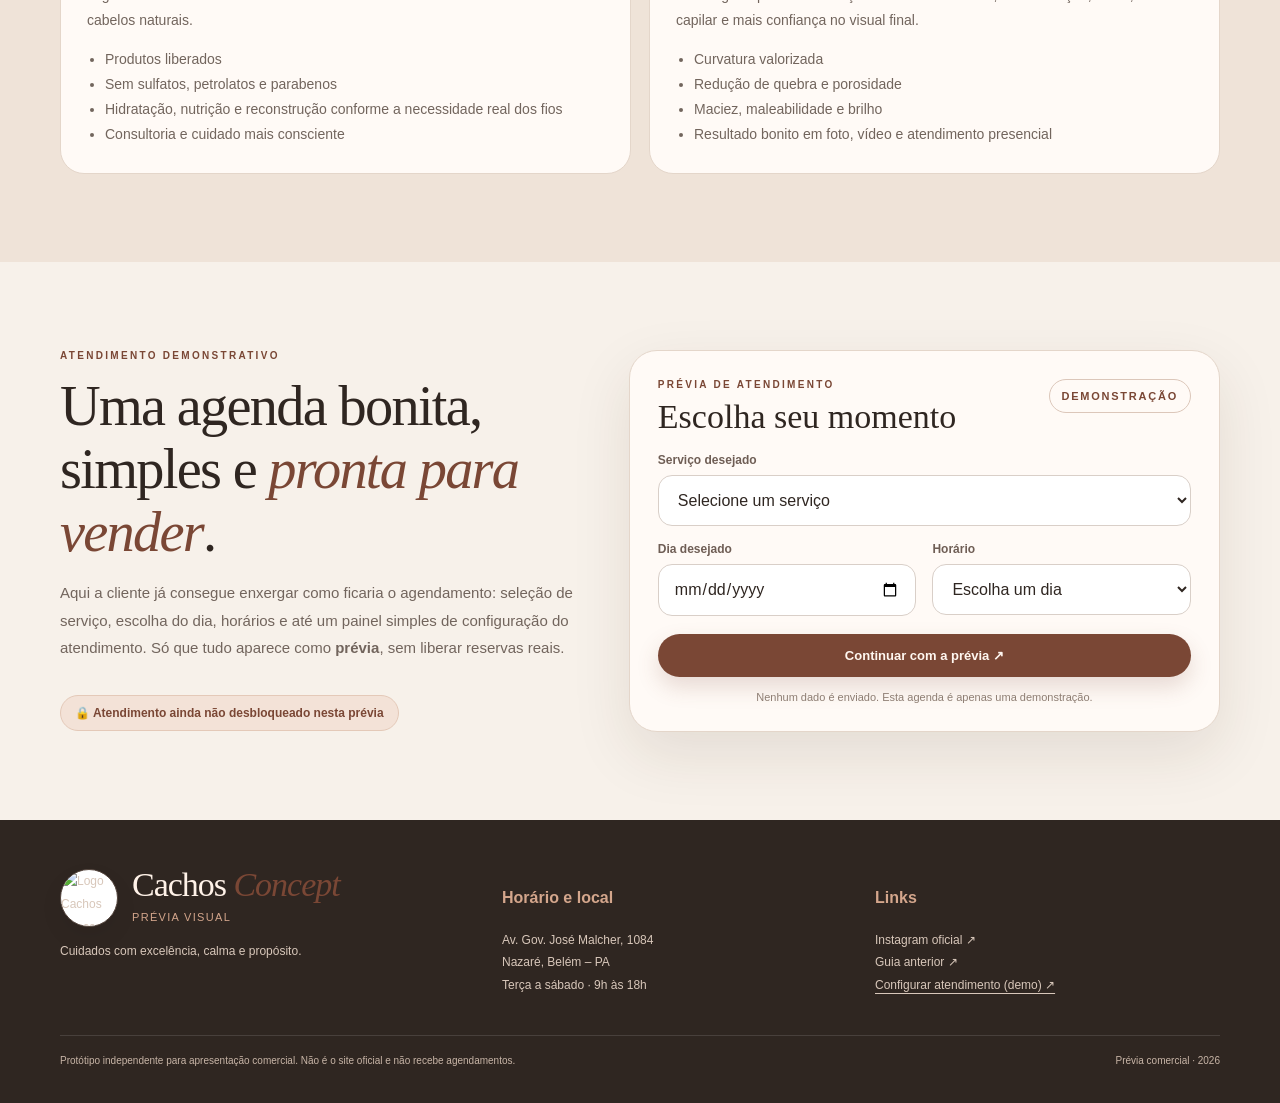
==== commit d198ae47: "Publicar nova prévia Cachos Concept com logomarca, conteúdos Instagram e música integrada" ====
--- a/cachosconcept/index.html
+++ b/cachosconcept/index.html
@@ -1,64 +1,303 @@
-<!doctype html><html lang="pt-BR"><head><meta charset="UTF-8"><meta name="viewport" content="width=device-width,initial-scale=1,viewport-fit=cover"><meta name="theme-color" content="#f6f0e8"><title>Cachos Concept — Prévia Visual</title><meta name="description" content="Cachos Concept: proposta visual demonstrativa para studio de cabelos naturais. Agendamento ainda não habilitado."><meta property="og:title" content="Cachos Concept — Proposta Visual"><meta property="og:description" content="Beleza natural, calma e propósito. Prévia de apresentação, sem agendamentos reais."><meta property="og:url" content="https://convidamos.site/cachosconcept/"><link rel="preconnect" href="https://fonts.googleapis.com"><link rel="preconnect" href="https://fonts.gstatic.com" crossorigin><link href="https://fonts.googleapis.com/css2?family=DM+Sans:wght@400;500;600;700;800&family=Playfair+Display:ital,wght@0,400;0,500;1,400;1,500&display=swap" rel="stylesheet"><style>
-:root{--bg:#f6f0e8;--paper:#fffbf6;--ink:#302721;--muted:#74655a;--accent:#ad7458;--accent2:#8e4d36;--line:#dccfc3;--dark:#302620;--serif:'Playfair Display',Georgia,serif;--sans:'DM Sans',system-ui,-apple-system,sans-serif}
-*{box-sizing:border-box}html{scroll-behavior:smooth;scroll-padding-top:88px}body{margin:0;color:var(--ink);background:var(--bg);font-family:var(--sans);overflow-x:hidden}button,input,select{font:inherit}button{cursor:pointer}a{color:inherit;text-decoration:none}button:focus-visible,a:focus-visible,input:focus-visible,select:focus-visible{outline:2px solid var(--accent2);outline-offset:3px}img{display:block;width:100%;height:100%;object-fit:cover}
-.wrap{width:min(1160px,calc(100% - 72px));margin:0 auto}.demo-banner{padding:10px 14px;text-align:center;color:#fbeee3;background:#302620;font-size:11px;line-height:1.5;letter-spacing:.04em}.demo-banner strong{color:#edc3a6}.header{position:sticky;top:0;z-index:20;background:#f6f0e8ed;backdrop-filter:blur(14px);border-bottom:1px solid #e0d4c9}.navbar{display:flex;justify-content:space-between;align-items:center;gap:22px;min-height:83px}.brand{display:flex;align-items:center;gap:11px;min-width:0}.brand svg{width:41px;height:41px;color:var(--accent2);flex:none}.brand-title{font:400 26px/1 var(--serif);letter-spacing:-1px;white-space:nowrap}.brand-title em{color:var(--accent2);font-style:italic}.brand small{display:block;font-size:8px;text-transform:uppercase;letter-spacing:.21em;margin-top:9px;color:#807062}.navlinks{display:flex;align-items:center;gap:29px}.navlinks a{font-size:12px;font-weight:700;color:#6f5d53}.navlinks a:hover{color:var(--accent2)}.button{display:inline-flex;align-items:center;justify-content:center;gap:9px;text-align:center;border-radius:50px;padding:14px 22px;min-height:47px;border:1px solid transparent;font-size:12px;font-weight:700;transition:transform .16s,background .16s}.button:hover{transform:translateY(-2px)}.primary{background:var(--dark);color:#fff7ec}.primary:hover{background:#523d30}.secondary{border:1px solid #bca99b;color:var(--dark);background:transparent}.warm{background:var(--accent2);color:#fff}.white{background:#fff5e9;color:#302620}.menu{display:none;border:1px solid var(--line);background:var(--paper);border-radius:50%;height:44px;width:44px;font-size:24px}
-.eyebrow{font-size:10px;color:var(--accent2);letter-spacing:.25em;text-transform:uppercase;font-weight:700}.hero{display:grid;grid-template-columns:53% 47%;gap:0;padding:55px 0 67px;align-items:center;min-height:600px}.hero-copy{padding-right:10%}.hero h1{font:400 clamp(52px,6.6vw,91px)/1.08 var(--serif);letter-spacing:-.055em;margin:19px 0 25px}.hero h1 em,.intro h2 em,.section-head h2 em,.agenda h2 em,.end h2 em{font-style:italic;color:var(--accent2)}.hero p{font-size:15px;line-height:1.83;color:var(--muted);max-width:460px;margin:0 0 27px}.hero-buttons{display:flex;gap:11px;flex-wrap:wrap}.hero small{display:block;font-size:10px;color:#8a796d;margin-top:23px;line-height:1.5}.hero-art{position:relative;display:grid;grid-template-columns:1.4fr 1fr;gap:12px;min-height:500px;padding-left:10px}.hero-art .photo{overflow:hidden;background:linear-gradient(30deg,#9d715f,#dec4aa)}.hero-art .photo img{object-position:50% 26%;opacity:.96}.hero-art .main-photo{border-radius:190px 190px 14px 14px;min-height:500px}.hero-art .side{display:flex;flex-direction:column;gap:12px;padding-top:36px}.hero-art .side .photo{flex:1;border-radius:130px 130px 12px 12px;min-height:0}.hero-stamp{position:absolute;bottom:19px;left:-18px;width:125px;height:125px;border-radius:50%;background:#e8d9c9;border:6px solid var(--bg);display:grid;place-items:center;transform:rotate(-12deg);text-align:center;font:italic 18px/1.2 var(--serif);color:#7e4f3b;box-shadow:0 15px 35px #30262024}.hero-stamp small{font:600 9px var(--sans);text-transform:uppercase;letter-spacing:.16em;margin:5px 0 0;color:#906950}
-.ribbon{background:var(--dark);color:#f5e5d7}.ribbon-inner{min-height:63px;display:flex;align-items:center;justify-content:space-between;gap:12px}.ribbon-inner span{font-size:11px;text-transform:uppercase;letter-spacing:.12em}.ribbon-inner b{color:#b88d72;font-size:14px}
-.intro{padding:99px 0 93px;display:grid;grid-template-columns:.92fr 1fr;gap:10%}.intro h2{font:400 clamp(41px,4.6vw,60px)/1.2 var(--serif);letter-spacing:-.03em;margin:20px 0}.intro-copy{padding:28px 0 0 9%;border-left:1px solid var(--line)}.intro-copy p{font-size:15px;line-height:1.82;color:#76665b;margin:0 0 20px}.tags{display:flex;flex-wrap:wrap;gap:9px;margin-top:23px}.tags span{border:1px solid #d5c3b6;padding:9px 13px;border-radius:25px;color:#7b594a;font-size:11px}
-.services{background:#eae0d5;padding:91px 0 100px}.section-head{display:flex;align-items:end;justify-content:space-between;gap:18px;margin-bottom:37px}.section-head h2{font:400 clamp(41px,4.5vw,62px)/1.12 var(--serif);letter-spacing:-.045em;margin:16px 0 0}.section-head>p{font-size:12px;line-height:1.73;color:var(--muted);max-width:316px;margin:0 0 4px}.cards{display:grid;grid-template-columns:repeat(4,1fr);gap:15px}.card{background:var(--paper);border-radius:19px;border:1px solid #ddcfc2;display:flex;flex-direction:column;overflow:hidden;min-height:365px;transition:transform .2s,box-shadow .2s}.card:hover{transform:translateY(-5px);box-shadow:0 20px 30px #2d231d18}.card-top{display:flex;justify-content:space-between;align-items:center;padding:24px 22px 0}.card-num{font:italic 27px var(--serif);color:#a77b63}.card .small-arrow{color:var(--accent2);font-size:23px}.card-body{flex:1;padding:22px 22px 18px}.card-body .eyebrow{font-size:9px;letter-spacing:.15em}.card h3{font:400 27px/1.22 var(--serif);margin:13px 0}.card p{font-size:12px;line-height:1.78;color:#76665b;margin:0}.card-footer{padding:17px 22px 21px;border-top:1px solid #e9dfd5}.card-footer small{font-size:9px;color:#8e786b;text-transform:uppercase;letter-spacing:.13em}.card-footer strong{display:block;margin:7px 0 14px;color:#6d4937;font-size:15px}.card-footer button{padding:0;background:none;border:0;color:#935b40;font-weight:700;font-size:12px;text-decoration:underline;text-underline-offset:5px}.disclaimer{font-size:10px;color:#7f6e60;line-height:1.7;margin:20px 0 0}
-.agenda-section{padding:103px 0}.agenda{display:grid;grid-template-columns:1fr 1.02fr;gap:7%;align-items:center}.agenda h2{font:400 clamp(43px,5.2vw,68px)/1.14 var(--serif);letter-spacing:-.045em;margin:19px 0 22px}.agenda p{font-size:14px;line-height:1.82;color:#76675a;max-width:455px}.locked-label{display:inline-flex;align-items:center;gap:10px;font-size:11px;font-weight:700;color:#81513b;padding:11px 14px;border-radius:100px;border:1px solid #d9bda9;background:#f3e5d9;margin-top:9px}.form-card{background:#fffaf3;border:1px solid #ddcbbc;border-radius:23px;padding:34px;box-shadow:0 20px 55px #3f2c2110}.form-head{display:flex;justify-content:space-between;align-items:center;gap:12px;padding-bottom:22px;margin-bottom:22px;border-bottom:1px solid #e8ddd1}.form-head h3{font:400 29px var(--serif);margin:6px 0 0}.demo-pill{font-size:10px;font-weight:800;color:#81543f;background:#f0ddcb;border-radius:22px;padding:9px 12px}.inputs{display:grid;grid-template-columns:1fr 1fr;gap:14px}.field{display:flex;flex-direction:column;gap:9px}.field.full{grid-column:1/-1}.field label{font-size:11px;font-weight:700;color:#635044}.field input,.field select{width:100%;min-width:0;border-radius:10px;background:white;padding:12px;font-size:13px;color:#49382d;border:1px solid #ddcfc2;min-height:51px}.form-card .button{width:100%;margin-top:23px;border-radius:12px}.form-note{font-size:10px!important;text-align:center;color:#8b796b!important;margin:12px 0 0!important}
-.end{background:#302620;color:#fff0e2;padding:102px 0;text-align:center}.end-inner{max-width:750px;margin:auto}.end .eyebrow{color:#deb49b}.end h2{font:400 clamp(40px,5.5vw,71px)/1.19 var(--serif);margin:19px 0 20px;letter-spacing:-.038em}.end h2 em{color:#d6ac94}.end p{font-size:14px;color:#d5bdac;line-height:1.8;max-width:580px;margin:0 auto 29px}
-.footer{padding:44px 0 39px}.footer-columns{display:grid;grid-template-columns:1.25fr 1fr 1fr;gap:30px}.footer h4{font-size:11px;color:#9d7058;text-transform:uppercase;letter-spacing:.15em}.footer p,.footer a,.footer button{font-size:12px;color:#716255;line-height:1.9}.footer button{border:0;background:none;padding:0;text-decoration:underline;text-underline-offset:3px;cursor:pointer}.footer a:hover,.footer button:hover{color:var(--accent2)}.footer-bottom{border-top:1px solid var(--line);margin-top:30px;padding-top:18px;display:flex;justify-content:space-between;gap:14px;font-size:10px;color:#847163;line-height:1.7}.mobile-cta{display:none}
-.overlay{display:none;position:fixed;inset:0;background:#201711c9;backdrop-filter:blur(8px);z-index:70;align-items:center;justify-content:center;padding:18px}.overlay.open{display:flex}.modal{width:min(100%,470px);max-height:90vh;overflow:auto;background:#fffaf4;border:1px solid #ddc9b8;border-radius:23px;padding:39px 32px 32px;position:relative;box-shadow:0 35px 90px #0004}.modal h2{font:400 35px/1.22 var(--serif);letter-spacing:-.03em;margin:15px 0}.modal p{font-size:14px;line-height:1.78;color:#76675c;margin:0 0 22px}.modal .button{width:100%;border-radius:12px}.close{position:absolute;top:15px;right:19px;border:0;background:none;font-size:27px;color:#70564a}.lock-mark{width:57px;height:57px;border-radius:50%;background:#f0dfd0;color:#9d6249;display:grid;place-items:center;font-size:25px}.config{width:min(100%,560px)}.config-note{padding:12px;border-radius:12px;background:#f4e4d5;font-size:12px!important;color:#785342!important;margin:12px 0 22px!important}.weekday-buttons{display:flex;flex-wrap:wrap;gap:7px;margin:8px 0 20px}.weekday-buttons button{border:1px solid #d2bcab;background:white;border-radius:9px;padding:10px 13px;color:#775645;font-size:12px}.weekday-buttons button[aria-pressed=true]{background:#3a2921;color:white}.config-fields{display:grid;grid-template-columns:1fr 1fr;gap:12px}.config-fields label{font-size:11px;font-weight:700;display:block;margin-bottom:6px}.config-fields select{padding:12px;border:1px solid #d5c2b2;background:white;border-radius:9px;width:100%;font-size:12px}.config-preview{margin:19px 0 24px;padding:14px;background:#f2e8df;border-radius:10px;font-size:12px;color:#795745;line-height:1.8}
-@media(max-width:1090px){.cards{grid-template-columns:repeat(2,1fr)}.card{min-height:310px}.hero-art{min-height:440px}.hero-art .main-photo{min-height:440px}.hero h1{font-size:clamp(56px,6.3vw,82px)}}
-@media(max-width:770px){.wrap{width:calc(100% - 36px)}.navbar{min-height:70px}.brand svg{height:35px;width:35px}.brand-title{font-size:23px}.brand small{font-size:8px}.navlinks{display:none;position:absolute;top:70px;left:0;right:0;background:#f6f0e8;padding:14px 22px 24px;border-bottom:1px solid var(--line);flex-direction:column;align-items:stretch;box-shadow:0 18px 25px #0002;gap:0}.navlinks.open{display:flex}.navlinks a{padding:12px 0}.navbar>.button{display:none}.menu{display:block}.hero{grid-template-columns:1fr;padding:42px 0 58px;min-height:0}.hero-copy{padding:0}.hero h1{font-size:clamp(57px,12vw,80px)}.hero p{font-size:14px}.hero-art{margin-top:35px;min-height:425px}.hero-art .main-photo{min-height:425px}.hero-stamp{width:110px;height:110px}.ribbon-inner{min-height:54px}.ribbon-inner span{font-size:10px;letter-spacing:.03em}.intro{grid-template-columns:1fr;padding:75px 0;gap:3px}.intro h2{font-size:49px}.intro-copy{border-left:0;border-top:1px solid var(--line);padding:27px 0 0}.intro-copy p{font-size:14px}.services{padding:70px 0 80px}.section-head{display:block}.section-head h2{font-size:50px}.section-head>p{margin-top:16px}.agenda-section{padding:75px 0}.agenda{grid-template-columns:1fr;gap:27px}.agenda h2{font-size:50px}.end{padding:80px 0}.footer-columns{grid-template-columns:1fr 1fr}.footer-columns>div:first-child{grid-column:1/-1}.mobile-cta{display:flex;position:fixed;bottom:0;left:0;right:0;z-index:25;background:#f6f0e8f0;backdrop-filter:blur(14px);border-top:1px solid #d9ccbf;box-shadow:0 -10px 24px #0001;padding:10px 17px calc(10px + env(safe-area-inset-bottom));align-items:center;gap:13px}.mobile-cta span{font-size:11px;line-height:1.4;color:#766456}.mobile-cta .button{flex:1}.footer{padding-bottom:115px}}
-@media(max-width:490px){.demo-banner{font-size:9px}.wrap{width:calc(100% - 32px)}.hero{padding:32px 0 47px}.hero h1{font-size:clamp(51px,13vw,68px);line-height:1.08}.hero p{font-size:13px;line-height:1.7}.hero-art{min-height:345px;gap:9px}.hero-art .main-photo{min-height:345px}.hero-art .side{gap:9px;padding-top:25px}.hero-stamp{width:98px;height:98px;left:-8px;bottom:9px;font-size:16px;border-width:4px}.ribbon-inner span:nth-of-type(3),.ribbon-inner b:nth-of-type(3){display:none}.intro{padding:63px 0}.intro h2,.section-head h2{font-size:40px}.services{padding:62px 0}.cards{grid-template-columns:1fr;gap:12px}.card{min-height:0}.card-top{padding:18px 20px 0}.card-body{padding:17px 20px}.card h3{font-size:26px}.card-footer{padding:15px 20px 20px}.agenda-section{padding:66px 0}.agenda h2{font-size:42px}.form-card{padding:23px 18px}.inputs .field:not(.full){grid-column:1/-1}.end{padding:70px 0}.end h2{font-size:43px}.footer-columns{gap:15px}.footer-bottom{flex-direction:column}.modal{padding:35px 22px 25px}.modal h2{font-size:29px}.config-fields{grid-template-columns:1fr}}
-@media(prefers-reduced-motion:reduce){html{scroll-behavior:auto}*{transition:none!important}}
-</style></head><body>
-<div class="demo-banner">✦ Proposta visual independente · <strong>Atendimento online ainda não habilitado</strong></div>
-<header class="header"><nav class="navbar wrap" aria-label="Navegação">
-<a class="brand" href="#inicio" aria-label="Cachos Concept, ir ao início"><svg viewBox="0 0 52 52" fill="none" aria-hidden="true"><path d="M26 4C13 4 4 14 4 26s10 22 23 22c12 0 21-9 21-22 0-12-9-22-21-22M27 9c-6 4-8 10-5 16s12 8 9 15m9-27c-3-5-9-7-14-6m-8 8c-5 6-3 15 2 17" stroke="currentColor" stroke-width="1.6" stroke-linecap="round"/></svg><span><span class="brand-title">Cachos <em>Concept</em></span><small>Studio de cabelos naturais</small></span></a>
-<div class="navlinks" id="navlinks"><a href="#conceito">O Studio</a><a href="#rituais">Experiências</a><a href="#agenda">Agenda</a><a href="#contato">Contato</a></div>
-<button class="button primary locked-open" type="button">Agendar experiência ↗</button><button class="menu" id="menu" type="button" aria-label="Abrir menu" aria-expanded="false">☰</button>
-</nav></header>
+<!doctype html>
+<html lang="pt-BR">
+<head>
+<meta charset="UTF-8">
+<meta name="viewport" content="width=device-width, initial-scale=1, viewport-fit=cover">
+<title>Cachos Concept — Prévia de Atendimento</title>
+<meta name="description" content="Prévia visual da Cachos Concept com serviços, destaques do Instagram e agenda demonstrativa bloqueada.">
+<style>
+:root{
+  --bg:#f7f1ea;
+  --paper:#fffaf6;
+  --text:#2f2621;
+  --muted:#72655d;
+  --line:#e4d6ca;
+  --terracotta:#9f6751;
+  --terracotta-dark:#7a4735;
+  --brown:#352822;
+  --gold:#d4a46f;
+  --shadow:0 22px 60px rgba(62,35,24,.10);
+  --serif: Georgia, 'Times New Roman', serif;
+  --sans: -apple-system, BlinkMacSystemFont, 'Segoe UI', Arial, sans-serif;
+}
+*{box-sizing:border-box}
+html{scroll-behavior:smooth}
+body{margin:0;font-family:var(--sans);color:var(--text);background:var(--bg);overflow-x:hidden}
+a{text-decoration:none;color:inherit}img{display:block;max-width:100%;height:auto}
+button,input,select{font:inherit}
+button{cursor:pointer}
+.wrap{width:min(1160px, calc(100% - 40px));margin:0 auto}
+.topbar{background:var(--brown);color:#f6e6d8;text-align:center;padding:10px 14px;font-size:11px;letter-spacing:.06em}
+.topbar strong{color:#f0c7a6}
+.header{position:sticky;top:0;z-index:50;background:rgba(247,241,234,.92);backdrop-filter:blur(10px);border-bottom:1px solid var(--line)}
+.nav{display:flex;align-items:center;justify-content:space-between;gap:18px;min-height:82px}
+.brand{display:flex;align-items:center;gap:14px;min-width:0}
+.brand img{width:58px;height:58px;border-radius:50%;border:1px solid #e6ddd6;background:#fff;box-shadow:0 10px 25px rgba(0,0,0,.06)}
+.brand-block{display:flex;flex-direction:column;min-width:0}
+.brand-name{font:400 clamp(27px,3vw,34px)/1 var(--serif);letter-spacing:-.03em}
+.brand-name em{font-style:italic;color:var(--terracotta-dark)}
+.brand-sub{font-size:11px;letter-spacing:.12em;text-transform:uppercase;color:var(--terracotta-dark);margin-top:5px}
+.navlinks{display:flex;gap:26px;align-items:center;font-size:13px;color:#685d57}
+.navlinks a:hover{color:var(--terracotta-dark)}
+.nav-actions{display:flex;align-items:center;gap:10px}
+.btn{border:0;border-radius:999px;padding:14px 22px;font-weight:700;font-size:13px;display:inline-flex;align-items:center;justify-content:center;gap:10px;transition:.2s transform,.2s background,.2s color}
+.btn:hover{transform:translateY(-1px)}
+.btn-primary{background:var(--terracotta-dark);color:#fff7f0;box-shadow:0 10px 22px rgba(122,71,53,.18)}
+.btn-secondary{background:transparent;border:1px solid var(--line);color:var(--terracotta-dark)}
+.menu{display:none;border:1px solid var(--line);background:transparent;border-radius:12px;width:46px;height:46px;font-size:24px;color:var(--brown)}
+.hero{display:grid;grid-template-columns:1.02fr .98fr;align-items:center;gap:38px;padding:56px 0 74px}
+.eyebrow{font-size:10px;letter-spacing:.23em;text-transform:uppercase;font-weight:800;color:var(--terracotta-dark)}
+.hero h1{font:400 clamp(44px,6vw,78px)/1.05 var(--serif);letter-spacing:-.04em;margin:18px 0 20px}
+.hero h1 em,.section-title em{font-style:italic;color:var(--terracotta-dark)}
+.hero p{max-width:540px;font-size:15px;line-height:1.85;color:var(--muted);margin:0 0 28px}
+.hero-actions{display:flex;flex-wrap:wrap;gap:12px}
+.hero-note{margin-top:18px;font-size:12px;color:#887a72;line-height:1.7}
+.hero-visual{display:grid;grid-template-columns:1.3fr .8fr;gap:14px;align-items:stretch}
+.main-photo,.mini-photo{position:relative;overflow:hidden;background:#ddd;border-radius:28px;box-shadow:var(--shadow)}
+.main-photo{min-height:510px}
+.main-photo img{width:100%;height:100%;object-fit:cover}
+.mini-col{display:grid;grid-template-rows:1fr 1fr;gap:14px}
+.mini-photo{min-height:248px}
+.mini-photo img{width:100%;height:100%;object-fit:cover}
+.logo-badge{position:absolute;left:18px;bottom:18px;background:rgba(255,250,246,.92);border:1px solid #e8ddd2;padding:12px 14px;border-radius:18px;display:flex;align-items:center;gap:11px;box-shadow:0 12px 30px rgba(0,0,0,.09)}
+.logo-badge img{width:42px;height:42px;border-radius:50%}
+.logo-badge span{font-size:12px;line-height:1.35;color:#574741}
+.ribbon{background:var(--brown);color:#f6e7da}
+.ribbon .wrap{display:flex;justify-content:space-between;gap:12px;flex-wrap:wrap;padding:18px 0}
+.ribbon span{font-size:11px;letter-spacing:.08em;text-transform:uppercase}
+.section{padding:88px 0}
+.section.soft{background:#efe3d8}
+.section-title{font:400 clamp(34px,4.4vw,58px)/1.12 var(--serif);letter-spacing:-.03em;margin:14px 0 12px}
+.section-copy{max-width:720px;font-size:15px;line-height:1.85;color:var(--muted)}
+.grid-2{display:grid;grid-template-columns:1fr 1fr;gap:34px;align-items:start}
+.pill-list{display:flex;flex-wrap:wrap;gap:10px;margin-top:22px}
+.pill-list span{border:1px solid #dbc8ba;border-radius:999px;padding:10px 14px;font-size:12px;color:#7b6052;background:#fffaf6}
+.services{display:grid;grid-template-columns:repeat(4,1fr);gap:16px;margin-top:38px}
+.card{background:var(--paper);border:1px solid var(--line);border-radius:22px;padding:24px;display:flex;flex-direction:column;min-height:298px;box-shadow:0 8px 24px rgba(0,0,0,.03)}
+.card-top{display:flex;justify-content:space-between;align-items:center;margin-bottom:18px}
+.card-num{font-size:12px;font-weight:800;color:var(--terracotta-dark);letter-spacing:.14em}
+.card h3{font:400 31px/1.08 var(--serif);letter-spacing:-.02em;margin:0 0 14px}
+.card p{font-size:13px;line-height:1.78;color:var(--muted);margin:0 0 auto}
+.card small{display:block;margin:18px 0 5px;color:#8a7060;font-size:11px}
+.card strong{font-size:18px;color:var(--terracotta-dark)}
+.card .mini-btn{margin-top:16px;border:0;background:none;padding:0;color:var(--terracotta-dark);font-weight:700;text-align:left}
+.insta-grid{display:grid;grid-template-columns:repeat(4,1fr);gap:16px;margin-top:34px}
+.post-card{background:var(--paper);border-radius:22px;overflow:hidden;border:1px solid var(--line);box-shadow:0 8px 24px rgba(0,0,0,.03)}
+.post-thumb{position:relative;aspect-ratio:4/5;background:#ddd}
+.post-thumb img{width:100%;height:100%;object-fit:cover}
+.play{position:absolute;right:14px;top:14px;width:38px;height:38px;border-radius:50%;display:grid;place-items:center;background:rgba(47,38,33,.72);color:#fff;font-size:14px;border:1px solid rgba(255,255,255,.25)}
+.post-copy{padding:18px}
+.post-tag{font-size:10px;letter-spacing:.16em;text-transform:uppercase;color:var(--terracotta-dark);font-weight:800}
+.post-copy h4{font:400 28px/1.05 var(--serif);margin:10px 0 10px}
+.post-copy p{font-size:13px;line-height:1.72;color:var(--muted);margin:0}
+.quality-grid{display:grid;grid-template-columns:1fr 1fr;gap:18px;margin-top:36px}
+.quality-card{background:var(--paper);padding:26px;border-radius:24px;border:1px solid var(--line)}
+.quality-card h3{font:400 34px/1.08 var(--serif);margin:0 0 14px}
+.quality-card p,.quality-card li{font-size:14px;line-height:1.78;color:var(--muted)}
+.quality-card ul{padding-left:18px;margin:14px 0 0}
+.agenda-wrap{display:grid;grid-template-columns:.95fr 1.05fr;gap:34px;align-items:start}
+.lock-pill{display:inline-flex;align-items:center;gap:10px;padding:10px 14px;border-radius:999px;background:#f3e2d7;color:var(--terracotta-dark);border:1px solid #e4c9b8;font-size:12px;font-weight:700;margin:18px 0 0}
+.form-card{background:var(--paper);border:1px solid var(--line);border-radius:28px;padding:28px;box-shadow:var(--shadow)}
+.form-head{display:flex;justify-content:space-between;gap:16px;align-items:start;margin-bottom:18px}
+.form-head h3{font:400 34px/1.1 var(--serif);margin:8px 0 0}
+.demo-pill{font-size:11px;letter-spacing:.16em;font-weight:800;color:var(--terracotta-dark);border:1px solid #dcc7ba;border-radius:999px;padding:10px 12px;white-space:nowrap}
+.inputs{display:grid;grid-template-columns:1fr 1fr;gap:16px}
+.field.full{grid-column:1/-1}
+label{display:block;font-size:12px;font-weight:700;color:#6f5e55;margin-bottom:8px}
+input,select{width:100%;border:1px solid #d9cfc8;background:#fff;border-radius:14px;padding:15px 15px;color:var(--text)}
+.form-card .btn{margin-top:18px;width:100%}
+.form-note{font-size:11px;color:#8d7d72;text-align:center;margin:14px 0 0}
+.footer{background:#2f2621;color:#f8eee5;padding:48px 0 34px}
+.footer-grid{display:grid;grid-template-columns:1.2fr 1fr 1fr;gap:28px}
+.footer .brand img{border-color:#53443c;background:#fff}
+.footer .brand-name{color:#fff2e8}.footer .brand-sub,.footer h4{color:#d4a68c}.footer p,.footer a,.footer button{color:#d8c7ba;font-size:12px;line-height:1.9}
+.footer a:hover,.footer button:hover{color:#fff5ec}.footer button{border:0;background:none;padding:0;text-decoration:underline;text-underline-offset:4px}
+.footer-bottom{border-top:1px solid rgba(255,255,255,.12);margin-top:26px;padding-top:16px;display:flex;justify-content:space-between;gap:12px;color:#c8b5a7;font-size:10px;line-height:1.7}
+.modal-wrap{position:fixed;inset:0;display:none;align-items:center;justify-content:center;padding:18px;background:rgba(28,20,17,.68);backdrop-filter:blur(7px);z-index:90}
+.modal-wrap.show{display:flex}.modal{width:min(100%,490px);background:#fffaf6;border-radius:26px;padding:34px 28px 28px;border:1px solid #e2d6cc;position:relative;box-shadow:0 30px 80px rgba(0,0,0,.18);max-height:90vh;overflow:auto}
+.close{position:absolute;top:12px;right:12px;width:40px;height:40px;border-radius:50%;border:1px solid #e1d3c8;background:#fff;color:#543f35;font-size:24px}
+.modal h2{font:400 36px/1.1 var(--serif);margin:10px 0 14px}.modal p{font-size:14px;line-height:1.78;color:var(--muted)}
+.config-grid{display:grid;grid-template-columns:1fr 1fr;gap:14px;margin-top:16px}.weekday-buttons{display:flex;flex-wrap:wrap;gap:8px;margin-top:14px}.weekday-buttons button{border:1px solid #d9c7bb;background:#fff;padding:10px 12px;border-radius:999px;color:#6a5549}.weekday-buttons button.active{background:var(--terracotta-dark);color:#fff;border-color:var(--terracotta-dark)}
+.config-preview{margin-top:16px;border:1px dashed #d3c0b2;border-radius:18px;padding:15px;background:#fff}
+.music-toggle{position:fixed;right:18px;bottom:18px;z-index:70;width:58px;height:58px;border-radius:50%;border:0;background:var(--terracotta-dark);color:#fff;font-size:22px;box-shadow:0 14px 30px rgba(122,71,53,.35)}
+.mobile-cta{display:none}
+@media(max-width:1020px){.hero,.grid-2,.agenda-wrap{grid-template-columns:1fr}.hero-copy{order:2}.hero-visual{order:1}.services,.insta-grid{grid-template-columns:repeat(2,1fr)}.quality-grid,.footer-grid{grid-template-columns:1fr 1fr}}
+@media(max-width:760px){.nav{min-height:72px}.brand img{width:48px;height:48px}.brand-name{font-size:24px}.brand-sub{font-size:9px}.navlinks{display:none;position:absolute;top:72px;left:0;right:0;flex-direction:column;align-items:stretch;background:#f7f1ea;padding:8px 20px 18px;border-bottom:1px solid var(--line);box-shadow:0 20px 30px rgba(0,0,0,.08)}.navlinks.open{display:flex}.navlinks a{padding:11px 0}.nav-actions .btn{display:none}.menu{display:block}.hero{padding:34px 0 54px;gap:22px}.hero h1{font-size:52px}.hero p,.section-copy{font-size:14px;line-height:1.72}.main-photo{min-height:350px}.mini-photo{min-height:168px}.logo-badge{left:12px;right:12px;bottom:12px}.section{padding:64px 0}.services,.insta-grid,.quality-grid,.footer-grid{grid-template-columns:1fr}.grid-2{gap:18px}.agenda-wrap{gap:24px}.inputs{grid-template-columns:1fr}.modal h2{font-size:30px}.mobile-cta{display:flex;position:sticky;bottom:0;z-index:40;padding:12px 16px;background:rgba(255,250,246,.94);backdrop-filter:blur(8px);border-top:1px solid var(--line);justify-content:space-between;gap:12px;align-items:center}.mobile-cta span{font-size:12px;color:#6c5d54;line-height:1.3}.mobile-cta .btn{padding:12px 16px;font-size:12px;white-space:nowrap}}
+</style>
+</head>
+<body>
+<div class="topbar">Prévia comercial independente · <strong>atendimento online ainda não habilitado</strong></div>
+<header class="header">
+  <div class="wrap nav">
+    <a class="brand" href="#inicio"><img src="https://scontent.cdninstagram.com/v/t51.82787-19/629092321_18530751625071904_5049475528833539859_n.jpg?stp=dst-jpg_s150x150_tt6&_nc_cat=109&ig_cache_key=GOEvfyUgjQjUntVBABOfJn49VxNGbmNDAQAB1501500j-ccb7-5&ccb=7-5&_nc_sid=669407&efg=eyJ2ZW5jb2RlX3RhZyI6InByb2ZpbGVfcGljLnd3dy4xMDgwLkMzIn0%3D&_nc_ohc=mWmUIoFZtD0Q7kNvwFVCQFf&_nc_oc=AdqM2KjoPAcWC-uSBPJ_-YgOb3Hoe8XxaykxRQBOwzs53453FkQAGQuB_jl9rZ0Ufjs&_nc_zt=24&_nc_ht=scontent.cdninstagram.com&_nc_gid=BzcQ75zDLsv6v0YrK2TVCg&_nc_ss=7ba8c&_nc_ct=RQosPBUC" alt="Logo Cachos Concept"><span class="brand-block"><span class="brand-name">Cachos <em>Concept</em></span><span class="brand-sub">Studio especializado em cabelos naturais</span></span></a>
+    <nav class="navlinks" id="navlinks"><a href="#sobre">Sobre</a><a href="#servicos">Serviços</a><a href="#instagram">Instagram</a><a href="#agenda">Agenda</a></nav>
+    <div class="nav-actions"><button class="btn btn-secondary lock-open" type="button">Configurar atendimento</button><button class="btn btn-primary lock-open" type="button">Agendar experiência ↗</button><button class="menu" id="menu" type="button" aria-label="Abrir menu">☰</button></div>
+  </div>
+</header>
+
 <main>
-<section class="hero wrap" id="inicio"><div class="hero-copy"><div class="eyebrow">Cachos Concept · Belém / PA</div><h1>Seu cabelo.<br>Sua <em>essência.</em><br>Seu momento.</h1><p>Uma experiência que respeita a natureza dos seus fios, valoriza sua identidade e transforma o cuidado em um ritual com calma e propósito.</p><div class="hero-buttons"><a href="#rituais" class="button primary">Conhecer experiências ↗</a><a href="#agenda" class="button secondary">Explorar a agenda</a></div><small>✧ Conceito demonstrativo. Nenhum agendamento real nesta página.</small></div>
-<div class="hero-art"><div class="photo main-photo"><img src="https://sereiacomunicacao.my.canva.site/cachos-concept/_assets/video/ae4d108f62b5631600cc66442a43c8e6.jpg" alt="Referência visual de experiência capilar Cachos Concept" loading="eager" onerror="this.hidden=true"></div><div class="side"><div class="photo"><img src="https://sereiacomunicacao.my.canva.site/cachos-concept/_assets/video/eaa7986b1627eb0db801c3a264169553.jpg" alt="Imagem de referência do guia Cachos Concept" loading="lazy" onerror="this.hidden=true"></div><div class="photo"><img src="https://sereiacomunicacao.my.canva.site/cachos-concept/_assets/video/c0be2c87e18ff1538be0ce3f88dac41a.jpg" alt="Imagem de referência de cuidado capilar" loading="lazy" onerror="this.hidden=true"></div></div><div class="hero-stamp">beleza<br>livre.<small>Seja você</small></div></div></section>
-<div class="ribbon"><div class="ribbon-inner wrap"><span>Cuidado consciente</span><b>✳</b><span>Beleza natural</span><b>✳</b><span>Curvaturas livres</span><b>✳</b><span>Calma &amp; propósito</span></div></div>
-<section class="intro wrap" id="conceito"><div><div class="eyebrow">Um olhar para os seus fios</div><h2>Um espaço para o cabelo e para <em>você.</em></h2></div><div class="intro-copy"><p>Na Cachos Concept, cada ritual parte de uma avaliação e do que os fios realmente precisam. O cuidado valoriza a curvatura natural e a liberdade de ser você.</p><p>A proposta é apresentar as experiências de uma forma leve, simples e organizada, sem perder a personalidade do studio.</p><div class="tags"><span>✧ Cabelos naturais</span><span>✧ Cuidado personalizado</span><span>✧ Essência e liberdade</span></div></div></section>
-<section class="services" id="rituais"><div class="wrap"><div class="section-head"><div><div class="eyebrow">Guia de experiências</div><h2>Rituais feitos para <em>você.</em></h2></div><p>Conheça os cuidados apresentados no guia anterior. Valores mostrados apenas como referência para esta demonstração.</p></div>
-<div class="cards">
-<article class="card"><div class="card-top"><span class="card-num">01.</span><span class="small-arrow">↗</span></div><div class="card-body"><div class="eyebrow">Cuidado essencial</div><h3>Tratamento Liberado Concept</h3><p>Hidratação, nutrição ou reconstrução conforme avaliação, com higienização, finalização e secagem.</p></div><div class="card-footer"><small>Referência de investimento</small><strong>R$ 200 a R$ 290</strong><button type="button" class="choose" data-service="Tratamento Liberado Concept">Simular escolha →</button></div></article>
-<article class="card"><div class="card-top"><span class="card-num">02.</span><span class="small-arrow">↗</span></div><div class="card-body"><div class="eyebrow">Saúde capilar</div><h3>Protocolo Naturalista</h3><p>Experiência de cuidado dos fios, com diagnóstico, tratamento, consultoria, finalização e secagem.</p></div><div class="card-footer"><small>Referência de investimento</small><strong>R$ 290 a R$ 390</strong><button type="button" class="choose" data-service="Protocolo Naturalista">Simular escolha →</button></div></article>
-<article class="card"><div class="card-top"><span class="card-num">03.</span><span class="small-arrow">↗</span></div><div class="card-body"><div class="eyebrow">Seu formato natural</div><h3>Finalização Concept</h3><p>Higienização e técnicas para destacar definição, volume e movimento natural dos seus fios.</p></div><div class="card-footer"><small>Referência de investimento</small><strong>R$ 100 a R$ 130</strong><button type="button" class="choose" data-service="Finalização Concept">Simular escolha →</button></div></article>
-<article class="card"><div class="card-top"><span class="card-num">04.</span><span class="small-arrow">↗</span></div><div class="card-body"><div class="eyebrow">Sua identidade</div><h3>Corte Livre</h3><p>Design de corte personalizado que respeita o comportamento e a textura natural dos cabelos.</p></div><div class="card-footer"><small>Referência de investimento</small><strong>R$ 120</strong><button type="button" class="choose" data-service="Corte Livre">Simular escolha →</button></div></article>
-</div><p class="disclaimer">* Valores baseados no guia anterior da marca, sujeitos a confirmação. Esta proposta não representa uma tabela comercial atual nem oferece atendimentos reais.</p></div></section>
-<section class="agenda-section" id="agenda"><div class="agenda wrap"><div><div class="eyebrow">A próxima experiência digital</div><h2>Uma agenda tão <em>cuidadosa</em> quanto o studio.</h2><p>Teste como a cliente poderia escolher um ritual, um dia e um horário. O agendamento estará disponível somente após a ativação oficial da plataforma.</p><div class="locked-label">🔒 Agendamentos bloqueados nesta prévia</div><p style="font-size:12px;margin-top:17px">Horário informado no perfil: terça a sábado, das 9h às 18h.</p></div>
-<form class="form-card" id="booking"><div class="form-head"><div><div class="eyebrow">Simulação de atendimento</div><h3>Escolha seu momento</h3></div><span class="demo-pill">PRÉVIA</span></div><div class="inputs">
-<div class="field full"><label for="service">Experiência desejada</label><select id="service" required><option value="">Selecione um serviço</option><option>Tratamento Liberado Concept</option><option>Protocolo Naturalista</option><option>Finalização Concept</option><option>Corte Livre</option></select></div>
-<div class="field"><label for="date">Dia desejado</label><input id="date" type="date" required></div><div class="field"><label for="hour">Horário</label><select id="hour" required><option value="">Escolha um dia</option></select></div></div>
-<button type="submit" class="button warm">Continuar com a prévia ↗</button><p class="form-note">Nenhum dado pessoal é solicitado ou enviado.</p></form></div></section>
-<section class="end" id="contato"><div class="end-inner wrap"><div class="eyebrow">Cachos Concept</div><h2>Beleza que não muda quem você é. <em>Revela.</em></h2><p>O studio já tem uma essência própria. Esta é uma proposta de como ela também pode se expressar no ambiente digital, com leveza e uma experiência de atendimento intuitiva.</p><a href="https://www.instagram.com/cachosconcept_/" class="button white" target="_blank" rel="noopener noreferrer">Conhecer Instagram oficial ↗</a></div></section>
+<section class="hero wrap" id="inicio">
+  <div class="hero-copy">
+    <div class="eyebrow">Belém · cuidados com excelência, calma e propósito</div>
+    <h1>Cabelos naturais com <em>identidade</em>, cuidado e presença.</h1>
+    <p>Uma proposta visual para a Cachos Concept, inspirada no Instagram da marca e no guia anterior: mais foco em atendimento, qualidade de produtos, definição dos fios e resultados que fazem sentido para quem vive o cabelo natural todos os dias.</p>
+    <div class="hero-actions"><a class="btn btn-primary" href="#servicos">Ver serviços ↗</a><a class="btn btn-secondary" href="https://www.instagram.com/cachosconcept_/" target="_blank" rel="noopener noreferrer">Abrir Instagram oficial</a></div>
+    <div class="hero-note">✦ Esta versão é uma prévia. Ao clicar para agendar, o site informa que a agenda ainda não foi desbloqueada.</div>
+  </div>
+  <div class="hero-visual">
+    <div class="main-photo"><img src="https://sereiacomunicacao.my.canva.site/cachos-concept/_assets/video/ae4d108f62b5631600cc66442a43c8e6.jpg" alt="Referência visual de resultado cacheado na Cachos Concept"><div class="logo-badge"><img src="https://scontent.cdninstagram.com/v/t51.82787-19/629092321_18530751625071904_5049475528833539859_n.jpg?stp=dst-jpg_s150x150_tt6&_nc_cat=109&ig_cache_key=GOEvfyUgjQjUntVBABOfJn49VxNGbmNDAQAB1501500j-ccb7-5&ccb=7-5&_nc_sid=669407&efg=eyJ2ZW5jb2RlX3RhZyI6InByb2ZpbGVfcGljLnd3dy4xMDgwLkMzIn0%3D&_nc_ohc=mWmUIoFZtD0Q7kNvwFVCQFf&_nc_oc=AdqM2KjoPAcWC-uSBPJ_-YgOb3Hoe8XxaykxRQBOwzs53453FkQAGQuB_jl9rZ0Ufjs&_nc_zt=24&_nc_ht=scontent.cdninstagram.com&_nc_gid=BzcQ75zDLsv6v0YrK2TVCg&_nc_ss=7ba8c&_nc_ct=RQosPBUC" alt=""><span><strong>Cachos Concept</strong><br>studio especializado em cabelos naturais</span></div></div>
+    <div class="mini-col"><div class="mini-photo"><img src="https://sereiacomunicacao.my.canva.site/cachos-concept/_assets/video/eaa7986b1627eb0db801c3a264169553.jpg" alt="Referência de conteúdo educativo da Cachos Concept"></div><div class="mini-photo"><img src="https://sereiacomunicacao.my.canva.site/cachos-concept/_assets/video/c0be2c87e18ff1538be0ce3f88dac41a.jpg" alt="Referência de hábitos e cuidados para cacheadas"></div></div>
+  </div>
+</section>
+
+<div class="ribbon"><div class="wrap"><span>Curvatura respeitada</span><span>Produtos liberados</span><span>Conteúdo educativo</span><span>Resultados reais</span></div></div>
+
+<section class="section" id="sobre">
+  <div class="wrap grid-2">
+    <div>
+      <div class="eyebrow">O conceito da marca</div>
+      <h2 class="section-title">Uma experiência mais próxima do <em>atendimento real</em>.</h2>
+    </div>
+    <div>
+      <p class="section-copy">Pelo que aparece no Instagram e no guia, a Cachos Concept trabalha com uma proposta de cuidado técnico e acolhedor. Por isso, troquei a ideia de “ritual” por uma comunicação mais natural: serviços, atendimento, qualidade de produtos e qualidade de resultados.</p>
+      <div class="pill-list"><span>Terça a sábado · 9h às 18h</span><span>Belém · Nazaré</span><span>Atendimento com propósito</span><span>Qualidade visível nos fios</span></div>
+    </div>
+  </div>
+</section>
+
+<section class="section soft" id="servicos">
+  <div class="wrap">
+    <div class="eyebrow">Serviços em destaque</div>
+    <h2 class="section-title">Cuidados pensados para <em>cada necessidade</em>.</h2>
+    <p class="section-copy">Baseado no material anterior da marca, mantive os quatro serviços principais, mas com uma apresentação mais elegante e objetiva.</p>
+    <div class="services">
+      <article class="card"><div class="card-top"><span class="card-num">01</span><span>✦</span></div><h3>Tratamento Liberado Concept</h3><p>Hidratação, nutrição ou reconstrução conforme avaliação dos fios, com higienização, tratamento, finalização e secagem.</p><small>Referência de investimento</small><strong>R$ 200 a R$ 290</strong><button class="mini-btn lock-open" type="button">Simular atendimento →</button></article>
+      <article class="card"><div class="card-top"><span class="card-num">02</span><span>✦</span></div><h3>Protocolo Naturalista</h3><p>Diagnóstico, tratamento e orientação de rotina capilar para devolver maciez, maleabilidade, força e evolução contínua aos fios.</p><small>Referência de investimento</small><strong>R$ 290 a R$ 390</strong><button class="mini-btn lock-open" type="button">Simular atendimento →</button></article>
+      <article class="card"><div class="card-top"><span class="card-num">03</span><span>✦</span></div><h3>Finalização Concept</h3><p>Técnicas para valorizar definição, volume, formato e movimento natural do cabelo, com controle de frizz e acabamento profissional.</p><small>Referência de investimento</small><strong>R$ 100 a R$ 130</strong><button class="mini-btn lock-open" type="button">Simular atendimento →</button></article>
+      <article class="card"><div class="card-top"><span class="card-num">04</span><span>✦</span></div><h3>Corte Livre</h3><p>Design de corte personalizado para destacar a identidade de cada cliente e respeitar o comportamento natural dos fios.</p><small>Referência de investimento</small><strong>R$ 120</strong><button class="mini-btn lock-open" type="button">Simular atendimento →</button></article>
+    </div>
+  </div>
+</section>
+
+<section class="section" id="instagram">
+  <div class="wrap">
+    <div class="eyebrow">Do Instagram para o site</div>
+    <h2 class="section-title">Mais presença de <em>conteúdo, qualidade e resultados</em>.</h2>
+    <p class="section-copy">Adicionei ao layout temas que aparecem no perfil da marca: campanhas, educação capilar, hábitos para cacheadas, qualidade de produtos e resultados que valorizam a curvatura natural.</p>
+    <div class="insta-grid">
+      <article class="post-card"><div class="post-thumb"><img src="https://sereiacomunicacao.my.canva.site/cachos-concept/_assets/video/ae4d108f62b5631600cc66442a43c8e6.jpg" alt="Post Black Beauty"><div class="play" aria-label="Abrir no Instagram">↗</div></div><div class="post-copy"><div class="post-tag">Campanha / feed</div><h4>Black Beauty</h4><p>Espaço para destacar campanhas, ações sazonais e imagens fortes do resultado final.</p></div></article>
+      <article class="post-card"><div class="post-thumb"><img src="https://sereiacomunicacao.my.canva.site/cachos-concept/_assets/video/eaa7986b1627eb0db801c3a264169553.jpg" alt="Post educativo sobre cabelo natural"><div class="play" aria-label="Abrir no Instagram">↗</div></div><div class="post-copy"><div class="post-tag">Educação / reels</div><h4>Cabelo natural não é sinônimo de ressecamento.</h4><p>Seção para mostrar autoridade, quebrar mitos e aproximar a marca com informação útil.</p></div></article>
+      <article class="post-card"><div class="post-thumb"><img src="https://sereiacomunicacao.my.canva.site/cachos-concept/_assets/video/c0be2c87e18ff1538be0ce3f88dac41a.jpg" alt="Post hábitos de quem é cacheada"><div class="play" aria-label="Abrir no Instagram">↗</div></div><div class="post-copy"><div class="post-tag">Dicas / reels</div><h4>Hábitos de quem é cacheada</h4><p>Conteúdo que educa, orienta e aumenta a percepção de cuidado técnico com a rotina capilar.</p></div></article>
+      <article class="post-card"><div class="post-thumb"><img src="https://sereiacomunicacao.my.canva.site/cachos-concept/_assets/video/676de2bec744f9f6bbc13e06bcf2ac11.jpg" alt="Referência visual do guia da Cachos Concept"><div class="play" aria-label="Abrir no Instagram">↗</div></div><div class="post-copy"><div class="post-tag">Produtos / resultados</div><h4>Qualidade que aparece no toque e no resultado</h4><p>Área para reforçar produtos liberados, definição, brilho, maciez e constância no resultado.</p></div></article>
+    </div>
+  </div>
+</section>
+
+<section class="section soft">
+  <div class="wrap">
+    <div class="eyebrow">O que precisa aparecer</div>
+    <h2 class="section-title">Mais valor percebido em <em>produtos e resultados</em>.</h2>
+    <div class="quality-grid">
+      <div class="quality-card"><h3>Qualidade de produtos</h3><p>O guia anterior destaca uma linha de cuidado com ativos e fórmulas alinhadas aos cabelos naturais.</p><ul><li>Produtos liberados</li><li>Sem sulfatos, petrolatos e parabenos</li><li>Hidratação, nutrição e reconstrução conforme a necessidade real dos fios</li><li>Consultoria e cuidado mais consciente</li></ul></div>
+      <div class="quality-card"><h3>Qualidade de resultados</h3><p>O Instagram passa a sensação de resultado visível, com definição, brilho, saúde capilar e mais confiança no visual final.</p><ul><li>Curvatura valorizada</li><li>Redução de quebra e porosidade</li><li>Maciez, maleabilidade e brilho</li><li>Resultado bonito em foto, vídeo e atendimento presencial</li></ul></div>
+    </div>
+  </div>
+</section>
+
+<section class="section" id="agenda">
+  <div class="wrap agenda-wrap">
+    <div>
+      <div class="eyebrow">Atendimento demonstrativo</div>
+      <h2 class="section-title">Uma agenda bonita, simples e <em>pronta para vender</em>.</h2>
+      <p class="section-copy">Aqui a cliente já consegue enxergar como ficaria o agendamento: seleção de serviço, escolha do dia, horários e até um painel simples de configuração do atendimento. Só que tudo aparece como <strong>prévia</strong>, sem liberar reservas reais.</p>
+      <div class="lock-pill">🔒 Atendimento ainda não desbloqueado nesta prévia</div>
+    </div>
+    <form class="form-card" id="booking">
+      <div class="form-head"><div><div class="eyebrow">Prévia de atendimento</div><h3>Escolha seu momento</h3></div><span class="demo-pill">DEMONSTRAÇÃO</span></div>
+      <div class="inputs">
+        <div class="field full"><label for="service">Serviço desejado</label><select id="service" required><option value="">Selecione um serviço</option><option>Tratamento Liberado Concept</option><option>Protocolo Naturalista</option><option>Finalização Concept</option><option>Corte Livre</option></select></div>
+        <div class="field"><label for="date">Dia desejado</label><input id="date" type="date" required></div>
+        <div class="field"><label for="hour">Horário</label><select id="hour" required><option value="">Escolha um dia</option></select></div>
+      </div>
+      <button class="btn btn-primary" type="submit">Continuar com a prévia ↗</button>
+      <p class="form-note">Nenhum dado é enviado. Esta agenda é apenas uma demonstração.</p>
+    </form>
+  </div>
+</section>
 </main>
-<footer class="footer"><div class="wrap"><div class="footer-columns">
-<div><div class="brand"><svg viewBox="0 0 52 52" fill="none" aria-hidden="true"><circle cx="26" cy="26" r="22" stroke="currentColor" stroke-width="1.6"/><path d="M28 10c-14 6-12 21-4 24 7 3 6 8-2 10" stroke="currentColor" stroke-width="1.5" stroke-linecap="round"/></svg><span><span class="brand-title">Cachos <em>Concept</em></span><small>Proposta visual</small></span></div><p>Cuidados com excelência, calma e propósito.</p></div>
-<div><h4>Localização &amp; horário</h4><p>Av. Gov. José Malcher, 1084<br>Nazaré, Belém – PA<br>Terça a sábado · 9h às 18h</p></div>
-<div><h4>Mais informações</h4><p><a href="https://www.instagram.com/cachosconcept_/" target="_blank" rel="noopener noreferrer">Instagram oficial ↗</a><br><a href="https://sereiacomunicacao.my.canva.site/cachos-concept" target="_blank" rel="noopener noreferrer">Guia de serviços anterior ↗</a><br><button type="button" id="config-open">Configurar atendimento (demonstração) ↗</button></p></div>
-</div><div class="footer-bottom"><span>Protótipo independente para apresentação comercial. Não é site oficial e não recebe agendamentos.</span><span>Proposta visual · 2026</span></div></div></footer>
-<div class="mobile-cta"><span>Agenda em<br><strong>prévia</strong></span><button class="button primary locked-open" type="button">🔒 Agendar experiência</button></div>
-<div class="overlay" id="locked" role="presentation"><div class="modal" role="dialog" aria-modal="true" aria-labelledby="locked-title"><button class="close" type="button" data-close="locked" aria-label="Fechar">×</button><div class="lock-mark" aria-hidden="true">♧</div><h2 id="locked-title">Atendimento ainda não desbloqueado.</h2><p>Esta é apenas uma <strong>prévia visual da Cachos Concept</strong>. A agenda online está em demonstração: nenhum horário é reservado e nenhuma mensagem é enviada ao studio. O atendimento real só estará disponível após aprovação e ativação.</p><button type="button" class="button warm" data-close="locked">Entendi, voltar à prévia</button></div></div>
-<div class="overlay" id="config" role="presentation"><div class="modal config" role="dialog" aria-modal="true" aria-labelledby="config-title"><button class="close" type="button" data-close="config" aria-label="Fechar">×</button><div class="eyebrow">Painel do gestor · demonstração</div><h2 id="config-title">Configurar atendimento</h2><p class="config-note">Você pode simular dias e horários, mas não existe login nem armazenamento nesta prévia. Uma versão contratada teria painel protegido e agenda sincronizada.</p>
-<div class="weekday-buttons" id="weekday-buttons"><button type="button" aria-pressed="true" data-day="2">Terça</button><button type="button" aria-pressed="false" data-day="3">Quarta</button><button type="button" aria-pressed="false" data-day="4">Quinta</button><button type="button" aria-pressed="false" data-day="5">Sexta</button><button type="button" aria-pressed="false" data-day="6">Sábado</button></div>
-<div class="config-fields"><div><label for="start">Início</label><select id="start"><option>09:00</option><option>10:00</option><option>11:00</option></select></div><div><label for="end">Término</label><select id="end"><option>18:00</option><option>17:00</option><option>16:00</option></select></div><div><label for="interval">Intervalos</label><select id="interval"><option value="60">60 minutos</option><option value="30">30 minutos</option><option value="90">90 minutos</option></select></div><div><label for="availability">Disponibilidade</label><select id="availability"><option value="on">Atendimentos liberados</option><option value="off">Dia bloqueado</option></select></div></div>
-<div class="config-preview" id="config-preview"></div><button class="button warm" type="button" id="config-save">Simular salvamento</button></div></div>
+
+<footer class="footer">
+  <div class="wrap">
+    <div class="footer-grid">
+      <div><a class="brand" href="#inicio"><img src="https://scontent.cdninstagram.com/v/t51.82787-19/629092321_18530751625071904_5049475528833539859_n.jpg?stp=dst-jpg_s150x150_tt6&_nc_cat=109&ig_cache_key=GOEvfyUgjQjUntVBABOfJn49VxNGbmNDAQAB1501500j-ccb7-5&ccb=7-5&_nc_sid=669407&efg=eyJ2ZW5jb2RlX3RhZyI6InByb2ZpbGVfcGljLnd3dy4xMDgwLkMzIn0%3D&_nc_ohc=mWmUIoFZtD0Q7kNvwFVCQFf&_nc_oc=AdqM2KjoPAcWC-uSBPJ_-YgOb3Hoe8XxaykxRQBOwzs53453FkQAGQuB_jl9rZ0Ufjs&_nc_zt=24&_nc_ht=scontent.cdninstagram.com&_nc_gid=BzcQ75zDLsv6v0YrK2TVCg&_nc_ss=7ba8c&_nc_ct=RQosPBUC" alt="Logo Cachos Concept"><span class="brand-block"><span class="brand-name">Cachos <em>Concept</em></span><span class="brand-sub">Prévia visual</span></span></a><p>Cuidados com excelência, calma e propósito.</p></div>
+      <div><h4>Horário e local</h4><p>Av. Gov. José Malcher, 1084<br>Nazaré, Belém – PA<br>Terça a sábado · 9h às 18h</p></div>
+      <div><h4>Links</h4><p><a href="https://www.instagram.com/cachosconcept_/" target="_blank" rel="noopener noreferrer">Instagram oficial ↗</a><br><a href="https://sereiacomunicacao.my.canva.site/cachos-concept" target="_blank" rel="noopener noreferrer">Guia anterior ↗</a><br><button type="button" id="config-open">Configurar atendimento (demo) ↗</button></p></div>
+    </div>
+    <div class="footer-bottom"><span>Protótipo independente para apresentação comercial. Não é o site oficial e não recebe agendamentos.</span><span>Prévia comercial · 2026</span></div>
+  </div>
+</footer>
+
+<div class="mobile-cta"><span>Agenda ainda em <strong>prévia</strong></span><button class="btn btn-primary lock-open" type="button">Agendar ↗</button></div>
+
+<div class="modal-wrap" id="locked-modal"><div class="modal"><button class="close" type="button" data-close="locked-modal">×</button><div class="eyebrow">Prévia comercial</div><h2>Atendimento ainda não desbloqueado.</h2><p>Essa é apenas uma <strong>apresentação da experiência digital da Cachos Concept</strong>. Nesta fase, a cliente consegue visualizar os serviços, a agenda e a organização do atendimento, mas nenhum horário é reservado e nenhuma mensagem é enviada.</p><button class="btn btn-primary" type="button" data-close="locked-modal">Entendi, voltar à prévia</button></div></div>
+
+<div class="modal-wrap" id="config-modal"><div class="modal"><button class="close" type="button" data-close="config-modal">×</button><div class="eyebrow">Painel demonstrativo</div><h2>Configurar atendimento</h2><p>Numa versão contratada, a gestora poderia ajustar dias de atendimento, horário inicial, final, intervalo e bloqueios. Aqui mostramos isso só como conceito.</p><div class="weekday-buttons" id="weekday-buttons"><button class="active" type="button">Terça</button><button type="button">Quarta</button><button type="button">Quinta</button><button type="button">Sexta</button><button type="button">Sábado</button></div><div class="config-grid"><div><label>Início</label><select><option>09:00</option><option>10:00</option><option>11:00</option></select></div><div><label>Término</label><select><option>18:00</option><option>17:00</option><option>16:00</option></select></div><div><label>Intervalo</label><select><option>60 minutos</option><option>30 minutos</option><option>90 minutos</option></select></div><div><label>Disponibilidade</label><select><option>Atendimentos liberados</option><option>Dia bloqueado</option></select></div></div><div class="config-preview">Exemplo visual: terça-feira com horários de 09:00 às 18:00, intervalo de 60 minutos e atendimento liberado.</div><button class="btn btn-primary lock-open" type="button" style="width:100%;margin-top:18px">Simular salvamento ↗</button></div></div>
+
+<button class="music-toggle" id="musicToggle" type="button" aria-label="Tocar ou pausar música">♫</button>
+<audio id="bgMusic" loop preload="auto"><source src="[data-uri]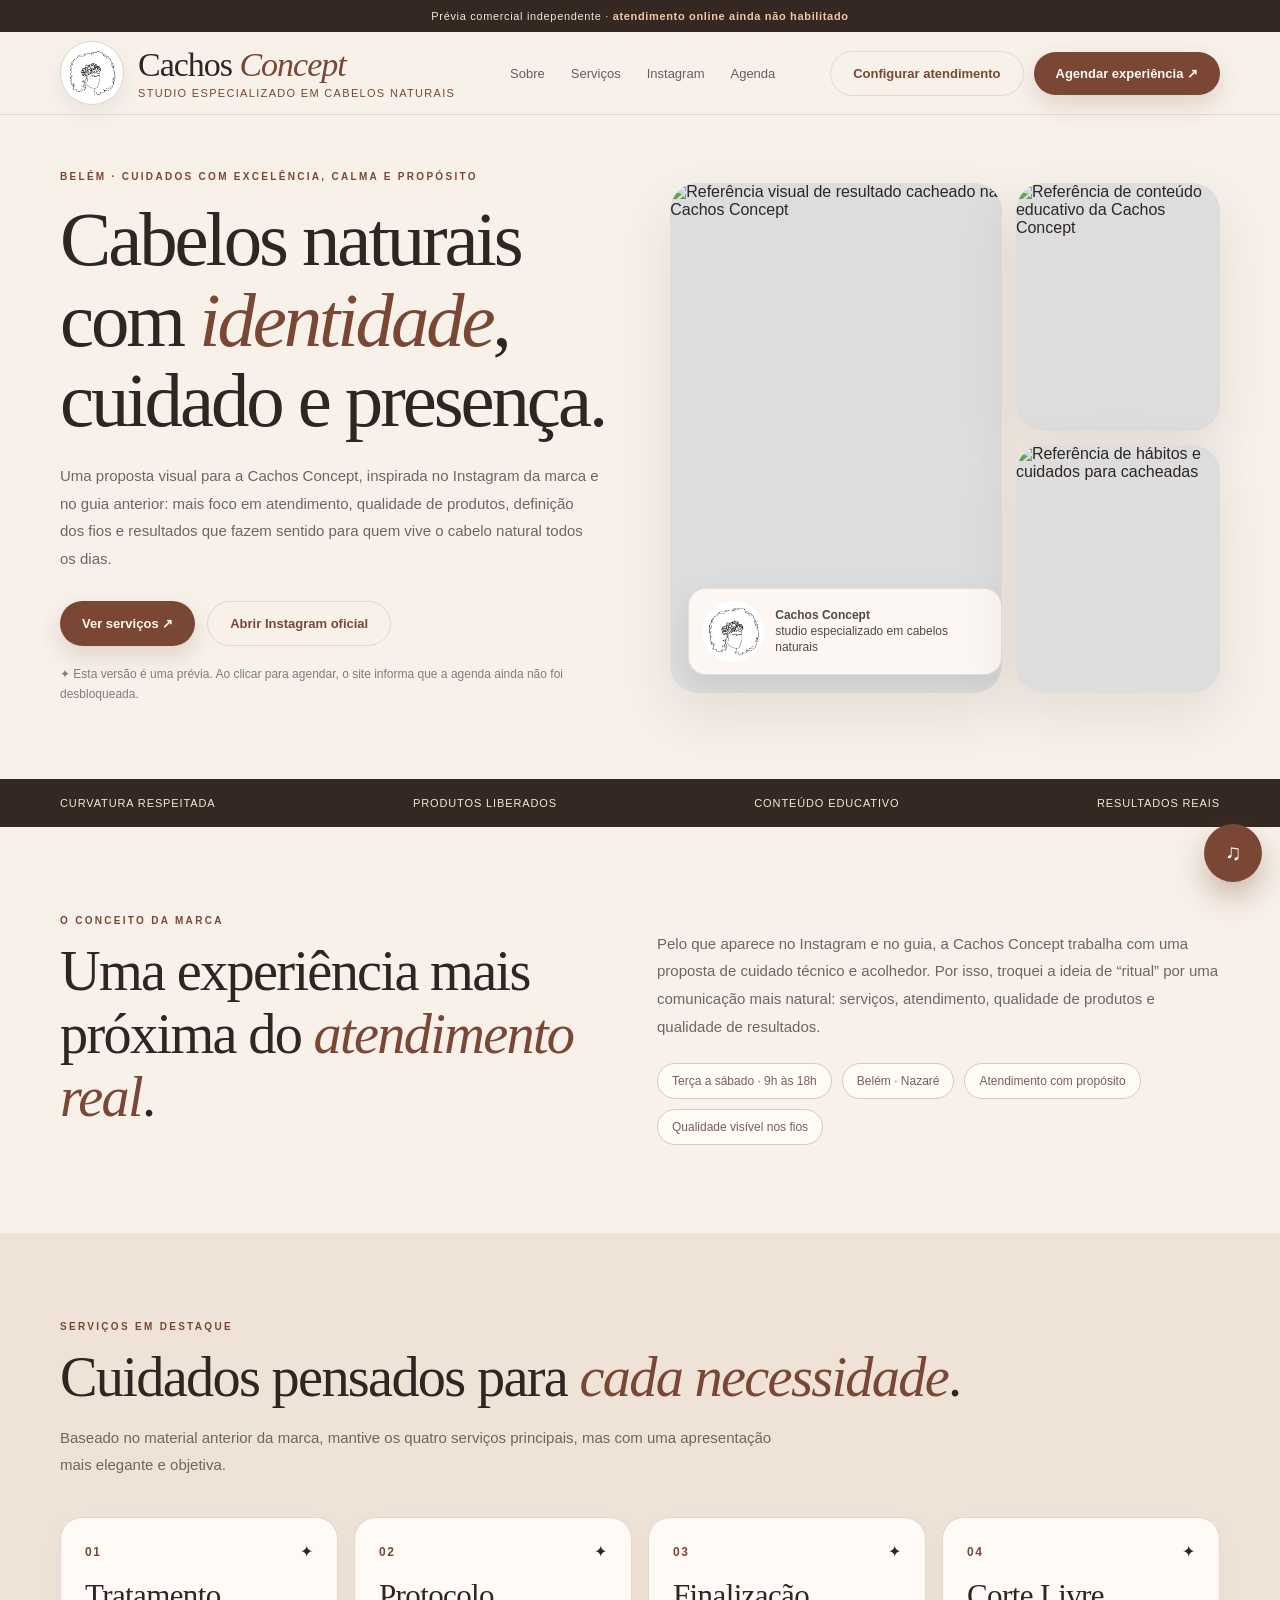
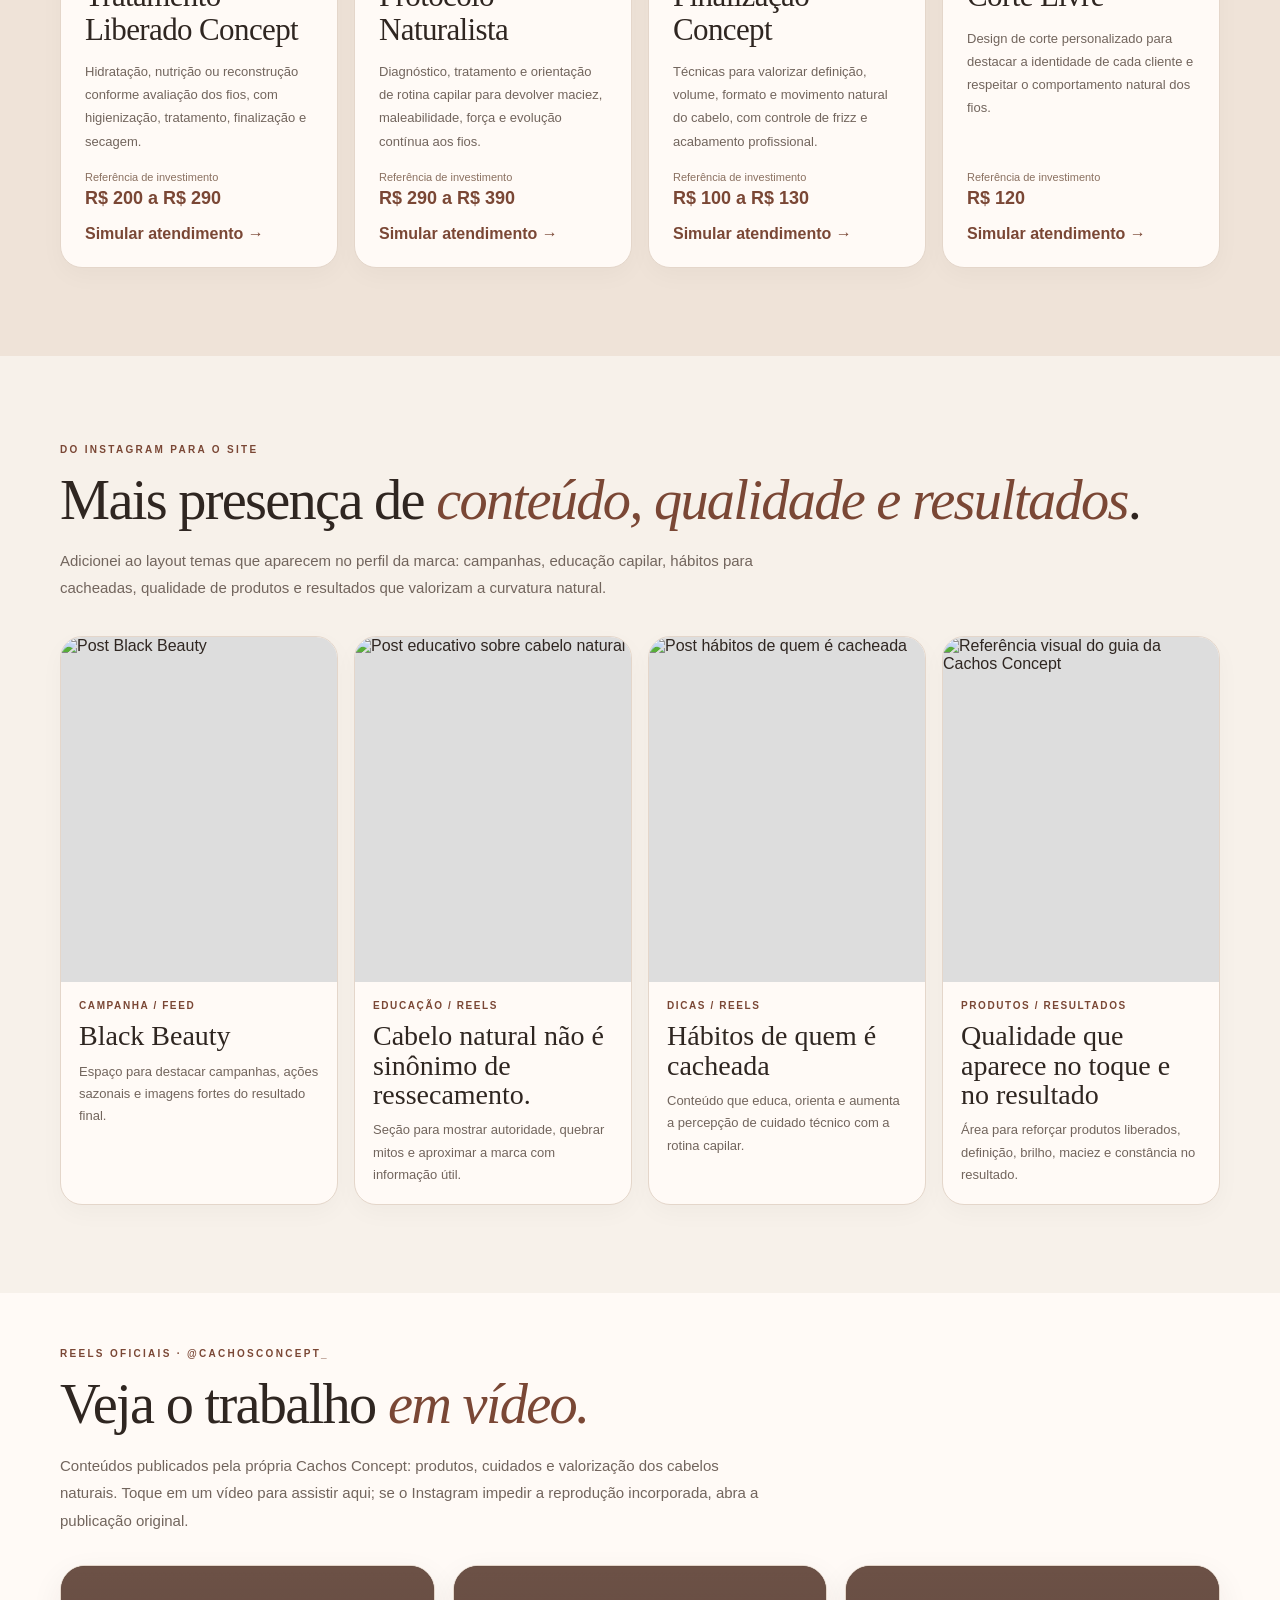
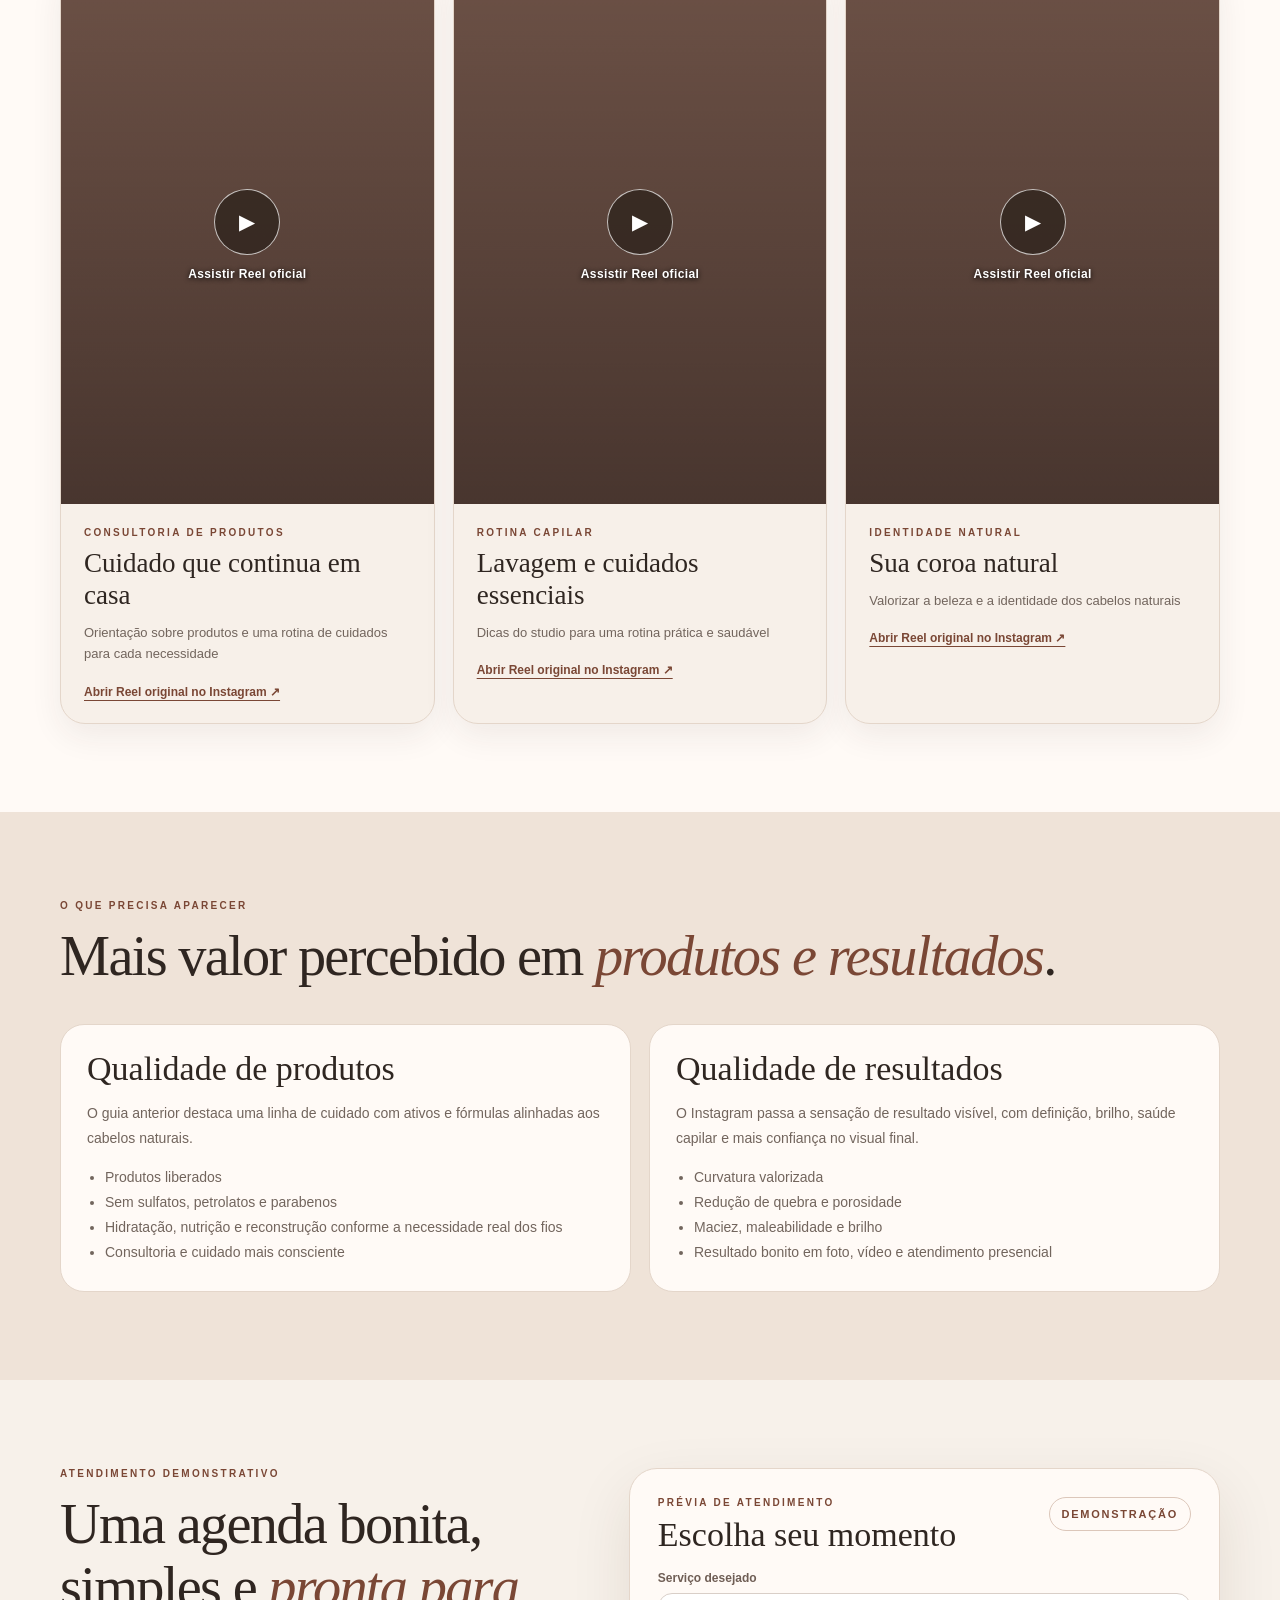
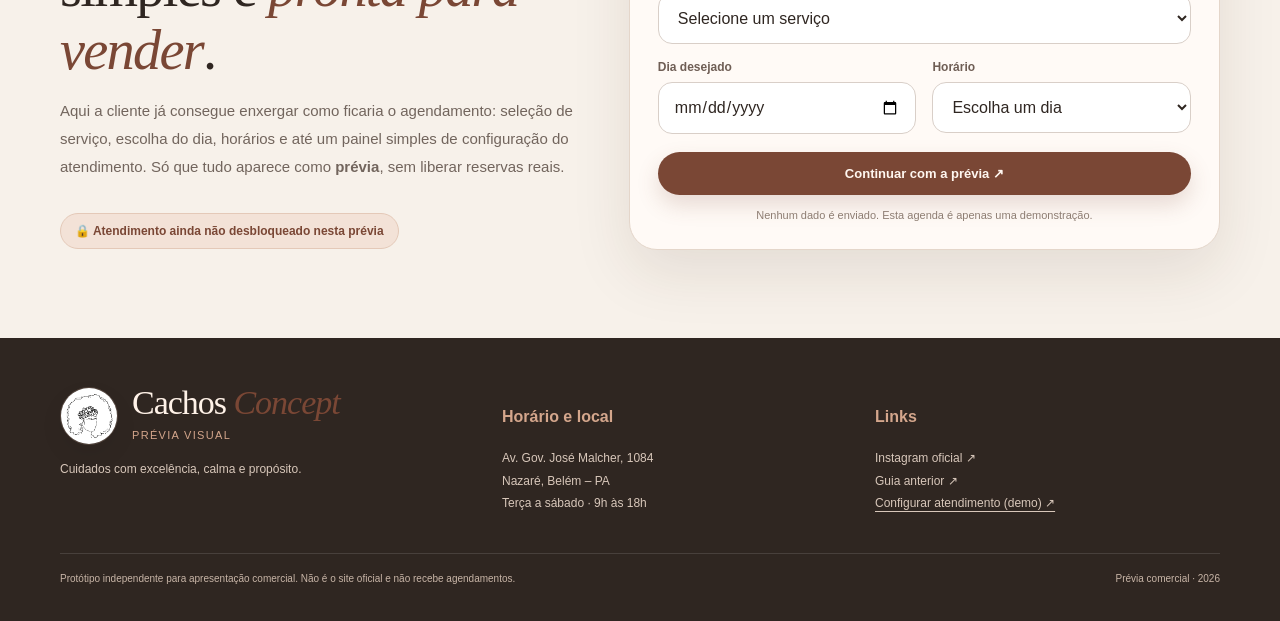
==== commit 0b79e8ce: "Fixar logomarca original da Cachos Concept e incorporar Reels oficiais com fallback ao Instagram" ====
--- a/cachosconcept/index.html
+++ b/cachosconcept/index.html
@@ -123,13 +123,34 @@
 .mobile-cta{display:none}
 @media(max-width:1020px){.hero,.grid-2,.agenda-wrap{grid-template-columns:1fr}.hero-copy{order:2}.hero-visual{order:1}.services,.insta-grid{grid-template-columns:repeat(2,1fr)}.quality-grid,.footer-grid{grid-template-columns:1fr 1fr}}
 @media(max-width:760px){.nav{min-height:72px}.brand img{width:48px;height:48px}.brand-name{font-size:24px}.brand-sub{font-size:9px}.navlinks{display:none;position:absolute;top:72px;left:0;right:0;flex-direction:column;align-items:stretch;background:#f7f1ea;padding:8px 20px 18px;border-bottom:1px solid var(--line);box-shadow:0 20px 30px rgba(0,0,0,.08)}.navlinks.open{display:flex}.navlinks a{padding:11px 0}.nav-actions .btn{display:none}.menu{display:block}.hero{padding:34px 0 54px;gap:22px}.hero h1{font-size:52px}.hero p,.section-copy{font-size:14px;line-height:1.72}.main-photo{min-height:350px}.mini-photo{min-height:168px}.logo-badge{left:12px;right:12px;bottom:12px}.section{padding:64px 0}.services,.insta-grid,.quality-grid,.footer-grid{grid-template-columns:1fr}.grid-2{gap:18px}.agenda-wrap{gap:24px}.inputs{grid-template-columns:1fr}.modal h2{font-size:30px}.mobile-cta{display:flex;position:sticky;bottom:0;z-index:40;padding:12px 16px;background:rgba(255,250,246,.94);backdrop-filter:blur(8px);border-top:1px solid var(--line);justify-content:space-between;gap:12px;align-items:center}.mobile-cta span{font-size:12px;color:#6c5d54;line-height:1.3}.mobile-cta .btn{padding:12px 16px;font-size:12px;white-space:nowrap}}
+
+/* Logomarca original fornecida por imagem do perfil; reels verdadeiros incorporados */
+.header .brand img{width:64px;height:64px;object-fit:contain;background:#fff;padding:3px;border:1px solid #e3d5c6}
+.logo-badge img{width:61px;height:61px;object-fit:contain;background:#fff}
+.reels-section{padding-top:55px;background:#fffaf6}
+.reel-grid{display:grid;grid-template-columns:repeat(3,minmax(0,1fr));gap:18px;margin-top:30px}
+.reel-card{border:1px solid var(--line);overflow:hidden;border-radius:25px;background:#f7f0e9;box-shadow:0 12px 32px #35282213;min-width:0}
+.reel-stage{position:relative;aspect-ratio:9/13;background:#392921;overflow:hidden}
+.reel-poster{width:100%;height:100%;position:absolute;inset:0;border:0;display:flex;align-items:center;justify-content:center;flex-direction:column;gap:12px;background-size:cover;background-position:center;background-color:#6c5146;color:white;padding:24px;cursor:pointer}
+.reel-poster:hover .reel-play{transform:scale(1.06)}
+.reel-play{height:66px;width:66px;display:grid;place-items:center;border:1px solid #ffffffb5;border-radius:50%;background:#2b221bb8;font-size:21px;transition:transform .2s}
+.reel-play-label{font-size:12px;font-weight:750;letter-spacing:.03em;text-shadow:0 1px 5px #000}
+.reel-frame{display:none;border:0;width:100%;height:100%;background:#fff}
+.reel-card.playing .reel-poster{display:none}
+.reel-card.playing .reel-frame{display:block}
+.reel-text{padding:23px}
+.reel-text h3{font:400 27px/1.18 var(--serif);margin:10px 0}
+.reel-text p{color:var(--muted);font-size:13px;line-height:1.65;margin:0 0 17px}
+.reel-text a{font-size:12px;font-weight:800;color:var(--terracotta-dark);text-decoration:underline;text-underline-offset:4px}
+@media(max-width:900px){.reel-grid{grid-template-columns:repeat(2,minmax(0,1fr))}}
+@media(max-width:640px){.header .brand img{width:53px;height:53px}.reel-grid{grid-template-columns:1fr;gap:17px}.reel-stage{aspect-ratio:9/12}.reels-section{padding-top:40px}.reel-text{padding:19px}.reel-text h3{font-size:25px}}
 </style>
 </head>
 <body>
 <div class="topbar">Prévia comercial independente · <strong>atendimento online ainda não habilitado</strong></div>
 <header class="header">
   <div class="wrap nav">
-    <a class="brand" href="#inicio"><img src="https://scontent.cdninstagram.com/v/t51.82787-19/629092321_18530751625071904_5049475528833539859_n.jpg?stp=dst-jpg_s150x150_tt6&_nc_cat=109&ig_cache_key=GOEvfyUgjQjUntVBABOfJn49VxNGbmNDAQAB1501500j-ccb7-5&ccb=7-5&_nc_sid=669407&efg=eyJ2ZW5jb2RlX3RhZyI6InByb2ZpbGVfcGljLnd3dy4xMDgwLkMzIn0%3D&_nc_ohc=mWmUIoFZtD0Q7kNvwFVCQFf&_nc_oc=AdqM2KjoPAcWC-uSBPJ_-YgOb3Hoe8XxaykxRQBOwzs53453FkQAGQuB_jl9rZ0Ufjs&_nc_zt=24&_nc_ht=scontent.cdninstagram.com&_nc_gid=BzcQ75zDLsv6v0YrK2TVCg&_nc_ss=7ba8c&_nc_ct=RQosPBUC" alt="Logo Cachos Concept"><span class="brand-block"><span class="brand-name">Cachos <em>Concept</em></span><span class="brand-sub">Studio especializado em cabelos naturais</span></span></a>
+    <a class="brand" href="#inicio"><img src="[data-uri]" alt="Logo Cachos Concept"><span class="brand-block"><span class="brand-name">Cachos <em>Concept</em></span><span class="brand-sub">Studio especializado em cabelos naturais</span></span></a>
     <nav class="navlinks" id="navlinks"><a href="#sobre">Sobre</a><a href="#servicos">Serviços</a><a href="#instagram">Instagram</a><a href="#agenda">Agenda</a></nav>
     <div class="nav-actions"><button class="btn btn-secondary lock-open" type="button">Configurar atendimento</button><button class="btn btn-primary lock-open" type="button">Agendar experiência ↗</button><button class="menu" id="menu" type="button" aria-label="Abrir menu">☰</button></div>
   </div>
@@ -145,7 +166,7 @@
     <div class="hero-note">✦ Esta versão é uma prévia. Ao clicar para agendar, o site informa que a agenda ainda não foi desbloqueada.</div>
   </div>
   <div class="hero-visual">
-    <div class="main-photo"><img src="https://sereiacomunicacao.my.canva.site/cachos-concept/_assets/video/ae4d108f62b5631600cc66442a43c8e6.jpg" alt="Referência visual de resultado cacheado na Cachos Concept"><div class="logo-badge"><img src="https://scontent.cdninstagram.com/v/t51.82787-19/629092321_18530751625071904_5049475528833539859_n.jpg?stp=dst-jpg_s150x150_tt6&_nc_cat=109&ig_cache_key=GOEvfyUgjQjUntVBABOfJn49VxNGbmNDAQAB1501500j-ccb7-5&ccb=7-5&_nc_sid=669407&efg=eyJ2ZW5jb2RlX3RhZyI6InByb2ZpbGVfcGljLnd3dy4xMDgwLkMzIn0%3D&_nc_ohc=mWmUIoFZtD0Q7kNvwFVCQFf&_nc_oc=AdqM2KjoPAcWC-uSBPJ_-YgOb3Hoe8XxaykxRQBOwzs53453FkQAGQuB_jl9rZ0Ufjs&_nc_zt=24&_nc_ht=scontent.cdninstagram.com&_nc_gid=BzcQ75zDLsv6v0YrK2TVCg&_nc_ss=7ba8c&_nc_ct=RQosPBUC" alt=""><span><strong>Cachos Concept</strong><br>studio especializado em cabelos naturais</span></div></div>
+    <div class="main-photo"><img src="https://sereiacomunicacao.my.canva.site/cachos-concept/_assets/video/ae4d108f62b5631600cc66442a43c8e6.jpg" alt="Referência visual de resultado cacheado na Cachos Concept"><div class="logo-badge"><img src="[data-uri]" alt=""><span><strong>Cachos Concept</strong><br>studio especializado em cabelos naturais</span></div></div>
     <div class="mini-col"><div class="mini-photo"><img src="https://sereiacomunicacao.my.canva.site/cachos-concept/_assets/video/eaa7986b1627eb0db801c3a264169553.jpg" alt="Referência de conteúdo educativo da Cachos Concept"></div><div class="mini-photo"><img src="https://sereiacomunicacao.my.canva.site/cachos-concept/_assets/video/c0be2c87e18ff1538be0ce3f88dac41a.jpg" alt="Referência de hábitos e cuidados para cacheadas"></div></div>
   </div>
 </section>
@@ -185,15 +206,49 @@
     <h2 class="section-title">Mais presença de <em>conteúdo, qualidade e resultados</em>.</h2>
     <p class="section-copy">Adicionei ao layout temas que aparecem no perfil da marca: campanhas, educação capilar, hábitos para cacheadas, qualidade de produtos e resultados que valorizam a curvatura natural.</p>
     <div class="insta-grid">
-      <article class="post-card"><div class="post-thumb"><img src="https://sereiacomunicacao.my.canva.site/cachos-concept/_assets/video/ae4d108f62b5631600cc66442a43c8e6.jpg" alt="Post Black Beauty"><div class="play" aria-label="Abrir no Instagram">↗</div></div><div class="post-copy"><div class="post-tag">Campanha / feed</div><h4>Black Beauty</h4><p>Espaço para destacar campanhas, ações sazonais e imagens fortes do resultado final.</p></div></article>
-      <article class="post-card"><div class="post-thumb"><img src="https://sereiacomunicacao.my.canva.site/cachos-concept/_assets/video/eaa7986b1627eb0db801c3a264169553.jpg" alt="Post educativo sobre cabelo natural"><div class="play" aria-label="Abrir no Instagram">↗</div></div><div class="post-copy"><div class="post-tag">Educação / reels</div><h4>Cabelo natural não é sinônimo de ressecamento.</h4><p>Seção para mostrar autoridade, quebrar mitos e aproximar a marca com informação útil.</p></div></article>
-      <article class="post-card"><div class="post-thumb"><img src="https://sereiacomunicacao.my.canva.site/cachos-concept/_assets/video/c0be2c87e18ff1538be0ce3f88dac41a.jpg" alt="Post hábitos de quem é cacheada"><div class="play" aria-label="Abrir no Instagram">↗</div></div><div class="post-copy"><div class="post-tag">Dicas / reels</div><h4>Hábitos de quem é cacheada</h4><p>Conteúdo que educa, orienta e aumenta a percepção de cuidado técnico com a rotina capilar.</p></div></article>
-      <article class="post-card"><div class="post-thumb"><img src="https://sereiacomunicacao.my.canva.site/cachos-concept/_assets/video/676de2bec744f9f6bbc13e06bcf2ac11.jpg" alt="Referência visual do guia da Cachos Concept"><div class="play" aria-label="Abrir no Instagram">↗</div></div><div class="post-copy"><div class="post-tag">Produtos / resultados</div><h4>Qualidade que aparece no toque e no resultado</h4><p>Área para reforçar produtos liberados, definição, brilho, maciez e constância no resultado.</p></div></article>
-    </div>
-  </div>
-</section>
-
-<section class="section soft">
+      <article class="post-card"><div class="post-thumb"><img src="https://sereiacomunicacao.my.canva.site/cachos-concept/_assets/video/ae4d108f62b5631600cc66442a43c8e6.jpg" alt="Post Black Beauty"></div><div class="post-copy"><div class="post-tag">Campanha / feed</div><h4>Black Beauty</h4><p>Espaço para destacar campanhas, ações sazonais e imagens fortes do resultado final.</p></div></article>
+      <article class="post-card"><div class="post-thumb"><img src="https://sereiacomunicacao.my.canva.site/cachos-concept/_assets/video/eaa7986b1627eb0db801c3a264169553.jpg" alt="Post educativo sobre cabelo natural"></div><div class="post-copy"><div class="post-tag">Educação / reels</div><h4>Cabelo natural não é sinônimo de ressecamento.</h4><p>Seção para mostrar autoridade, quebrar mitos e aproximar a marca com informação útil.</p></div></article>
+      <article class="post-card"><div class="post-thumb"><img src="https://sereiacomunicacao.my.canva.site/cachos-concept/_assets/video/c0be2c87e18ff1538be0ce3f88dac41a.jpg" alt="Post hábitos de quem é cacheada"></div><div class="post-copy"><div class="post-tag">Dicas / reels</div><h4>Hábitos de quem é cacheada</h4><p>Conteúdo que educa, orienta e aumenta a percepção de cuidado técnico com a rotina capilar.</p></div></article>
+      <article class="post-card"><div class="post-thumb"><img src="https://sereiacomunicacao.my.canva.site/cachos-concept/_assets/video/676de2bec744f9f6bbc13e06bcf2ac11.jpg" alt="Referência visual do guia da Cachos Concept"></div><div class="post-copy"><div class="post-tag">Produtos / resultados</div><h4>Qualidade que aparece no toque e no resultado</h4><p>Área para reforçar produtos liberados, definição, brilho, maciez e constância no resultado.</p></div></article>
+    </div>
+  </div>
+</section>
+
+<section class="section reels-section" id="videos"><div class="wrap">
+<div class="eyebrow">Reels oficiais · @cachosconcept_</div>
+<h2 class="section-title">Veja o trabalho <em>em vídeo.</em></h2>
+<p class="section-copy">Conteúdos publicados pela própria Cachos Concept: produtos, cuidados e valorização dos cabelos naturais. Toque em um vídeo para assistir aqui; se o Instagram impedir a reprodução incorporada, abra a publicação original.</p>
+<div class="reel-grid"><article class="reel-card">
+<div class="reel-stage">
+  <button type="button" class="reel-poster" data-reel="https://www.instagram.com/reel/DfA4ZySBgnx/embed/" aria-label="Assistir Reel 1: Cuidado que continua em casa" style="background-image:linear-gradient(180deg,#0000,#251a1780),url('https://sereiacomunicacao.my.canva.site/cachos-concept/_assets/video/ae4d108f62b5631600cc66442a43c8e6.jpg')">
+    <span class="reel-play" aria-hidden="true">▶</span><span class="reel-play-label">Assistir Reel oficial</span>
+  </button>
+  <iframe class="reel-frame" title="Vídeo Instagram da Cachos Concept: Cuidado que continua em casa" loading="lazy" allow="autoplay; encrypted-media; picture-in-picture; fullscreen" allowfullscreen referrerpolicy="strict-origin-when-cross-origin"></iframe>
+</div>
+<div class="reel-text"><div class="eyebrow">Consultoria de produtos</div><h3>Cuidado que continua em casa</h3><p>Orientação sobre produtos e uma rotina de cuidados para cada necessidade</p>
+<a href="https://www.instagram.com/reel/DfA4ZySBgnx/" target="_blank" rel="noopener noreferrer">Abrir Reel original no Instagram ↗</a>
+</div>
+</article><article class="reel-card">
+<div class="reel-stage">
+  <button type="button" class="reel-poster" data-reel="https://www.instagram.com/reel/DfS6k4ihOjP/embed/" aria-label="Assistir Reel 2: Lavagem e cuidados essenciais" style="background-image:linear-gradient(180deg,#0000,#251a1780),url('https://sereiacomunicacao.my.canva.site/cachos-concept/_assets/video/eaa7986b1627eb0db801c3a264169553.jpg')">
+    <span class="reel-play" aria-hidden="true">▶</span><span class="reel-play-label">Assistir Reel oficial</span>
+  </button>
+  <iframe class="reel-frame" title="Vídeo Instagram da Cachos Concept: Lavagem e cuidados essenciais" loading="lazy" allow="autoplay; encrypted-media; picture-in-picture; fullscreen" allowfullscreen referrerpolicy="strict-origin-when-cross-origin"></iframe>
+</div>
+<div class="reel-text"><div class="eyebrow">Rotina capilar</div><h3>Lavagem e cuidados essenciais</h3><p>Dicas do studio para uma rotina prática e saudável</p>
+<a href="https://www.instagram.com/reel/DfS6k4ihOjP/" target="_blank" rel="noopener noreferrer">Abrir Reel original no Instagram ↗</a>
+</div>
+</article><article class="reel-card">
+<div class="reel-stage">
+  <button type="button" class="reel-poster" data-reel="https://www.instagram.com/reel/Df9mvytBs89/embed/" aria-label="Assistir Reel 3: Sua coroa natural" style="background-image:linear-gradient(180deg,#0000,#251a1780),url('https://sereiacomunicacao.my.canva.site/cachos-concept/_assets/video/676de2bec744f9f6bbc13e06bcf2ac11.jpg')">
+    <span class="reel-play" aria-hidden="true">▶</span><span class="reel-play-label">Assistir Reel oficial</span>
+  </button>
+  <iframe class="reel-frame" title="Vídeo Instagram da Cachos Concept: Sua coroa natural" loading="lazy" allow="autoplay; encrypted-media; picture-in-picture; fullscreen" allowfullscreen referrerpolicy="strict-origin-when-cross-origin"></iframe>
+</div>
+<div class="reel-text"><div class="eyebrow">Identidade natural</div><h3>Sua coroa natural</h3><p>Valorizar a beleza e a identidade dos cabelos naturais</p>
+<a href="https://www.instagram.com/reel/Df9mvytBs89/" target="_blank" rel="noopener noreferrer">Abrir Reel original no Instagram ↗</a>
+</div>
+</article></div></div></section><section class="section soft">
   <div class="wrap">
     <div class="eyebrow">O que precisa aparecer</div>
     <h2 class="section-title">Mais valor percebido em <em>produtos e resultados</em>.</h2>
@@ -229,7 +284,7 @@
 <footer class="footer">
   <div class="wrap">
     <div class="footer-grid">
-      <div><a class="brand" href="#inicio"><img src="https://scontent.cdninstagram.com/v/t51.82787-19/629092321_18530751625071904_5049475528833539859_n.jpg?stp=dst-jpg_s150x150_tt6&_nc_cat=109&ig_cache_key=GOEvfyUgjQjUntVBABOfJn49VxNGbmNDAQAB1501500j-ccb7-5&ccb=7-5&_nc_sid=669407&efg=eyJ2ZW5jb2RlX3RhZyI6InByb2ZpbGVfcGljLnd3dy4xMDgwLkMzIn0%3D&_nc_ohc=mWmUIoFZtD0Q7kNvwFVCQFf&_nc_oc=AdqM2KjoPAcWC-uSBPJ_-YgOb3Hoe8XxaykxRQBOwzs53453FkQAGQuB_jl9rZ0Ufjs&_nc_zt=24&_nc_ht=scontent.cdninstagram.com&_nc_gid=BzcQ75zDLsv6v0YrK2TVCg&_nc_ss=7ba8c&_nc_ct=RQosPBUC" alt="Logo Cachos Concept"><span class="brand-block"><span class="brand-name">Cachos <em>Concept</em></span><span class="brand-sub">Prévia visual</span></span></a><p>Cuidados com excelência, calma e propósito.</p></div>
+      <div><a class="brand" href="#inicio"><img src="[data-uri]" alt="Logo Cachos Concept"><span class="brand-block"><span class="brand-name">Cachos <em>Concept</em></span><span class="brand-sub">Prévia visual</span></span></a><p>Cuidados com excelência, calma e propósito.</p></div>
       <div><h4>Horário e local</h4><p>Av. Gov. José Malcher, 1084<br>Nazaré, Belém – PA<br>Terça a sábado · 9h às 18h</p></div>
       <div><h4>Links</h4><p><a href="https://www.instagram.com/cachosconcept_/" target="_blank" rel="noopener noreferrer">Instagram oficial ↗</a><br><a href="https://sereiacomunicacao.my.canva.site/cachos-concept" target="_blank" rel="noopener noreferrer">Guia anterior ↗</a><br><button type="button" id="config-open">Configurar atendimento (demo) ↗</button></p></div>
     </div>
@@ -299,5 +354,13 @@
   playMusic();
 })();
 </script>
-</body>
+<script>
+document.querySelectorAll(".reel-poster").forEach(btn=>btn.addEventListener("click",()=>{
+  const card=btn.closest(".reel-card");const frame=card?.querySelector(".reel-frame");
+  if(!frame)return;
+  const bg=document.getElementById("bgMusic");if(bg&&!bg.paused){bg.pause();const toggle=document.getElementById("musicToggle");if(toggle)toggle.textContent="♫";}
+  frame.src=btn.dataset.reel;
+  card.classList.add("playing");
+}));
+</script></body>
 </html>
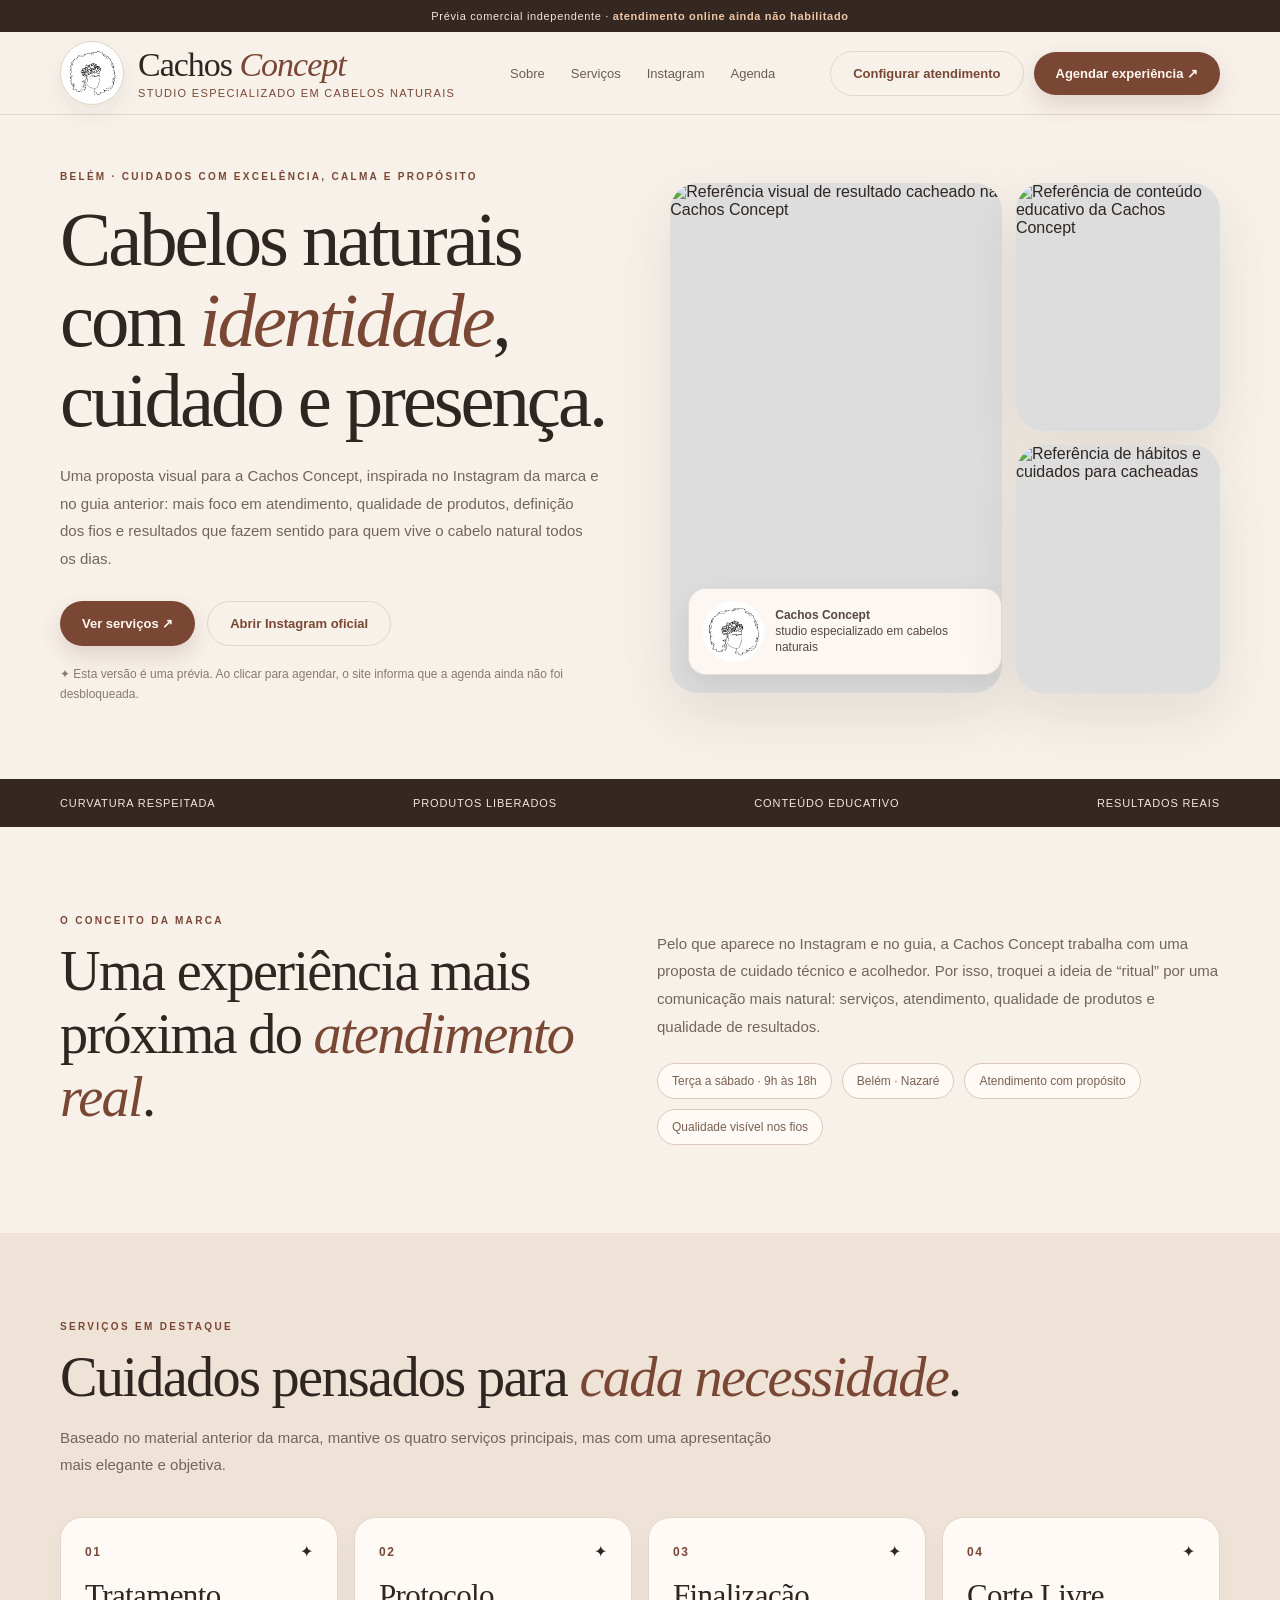
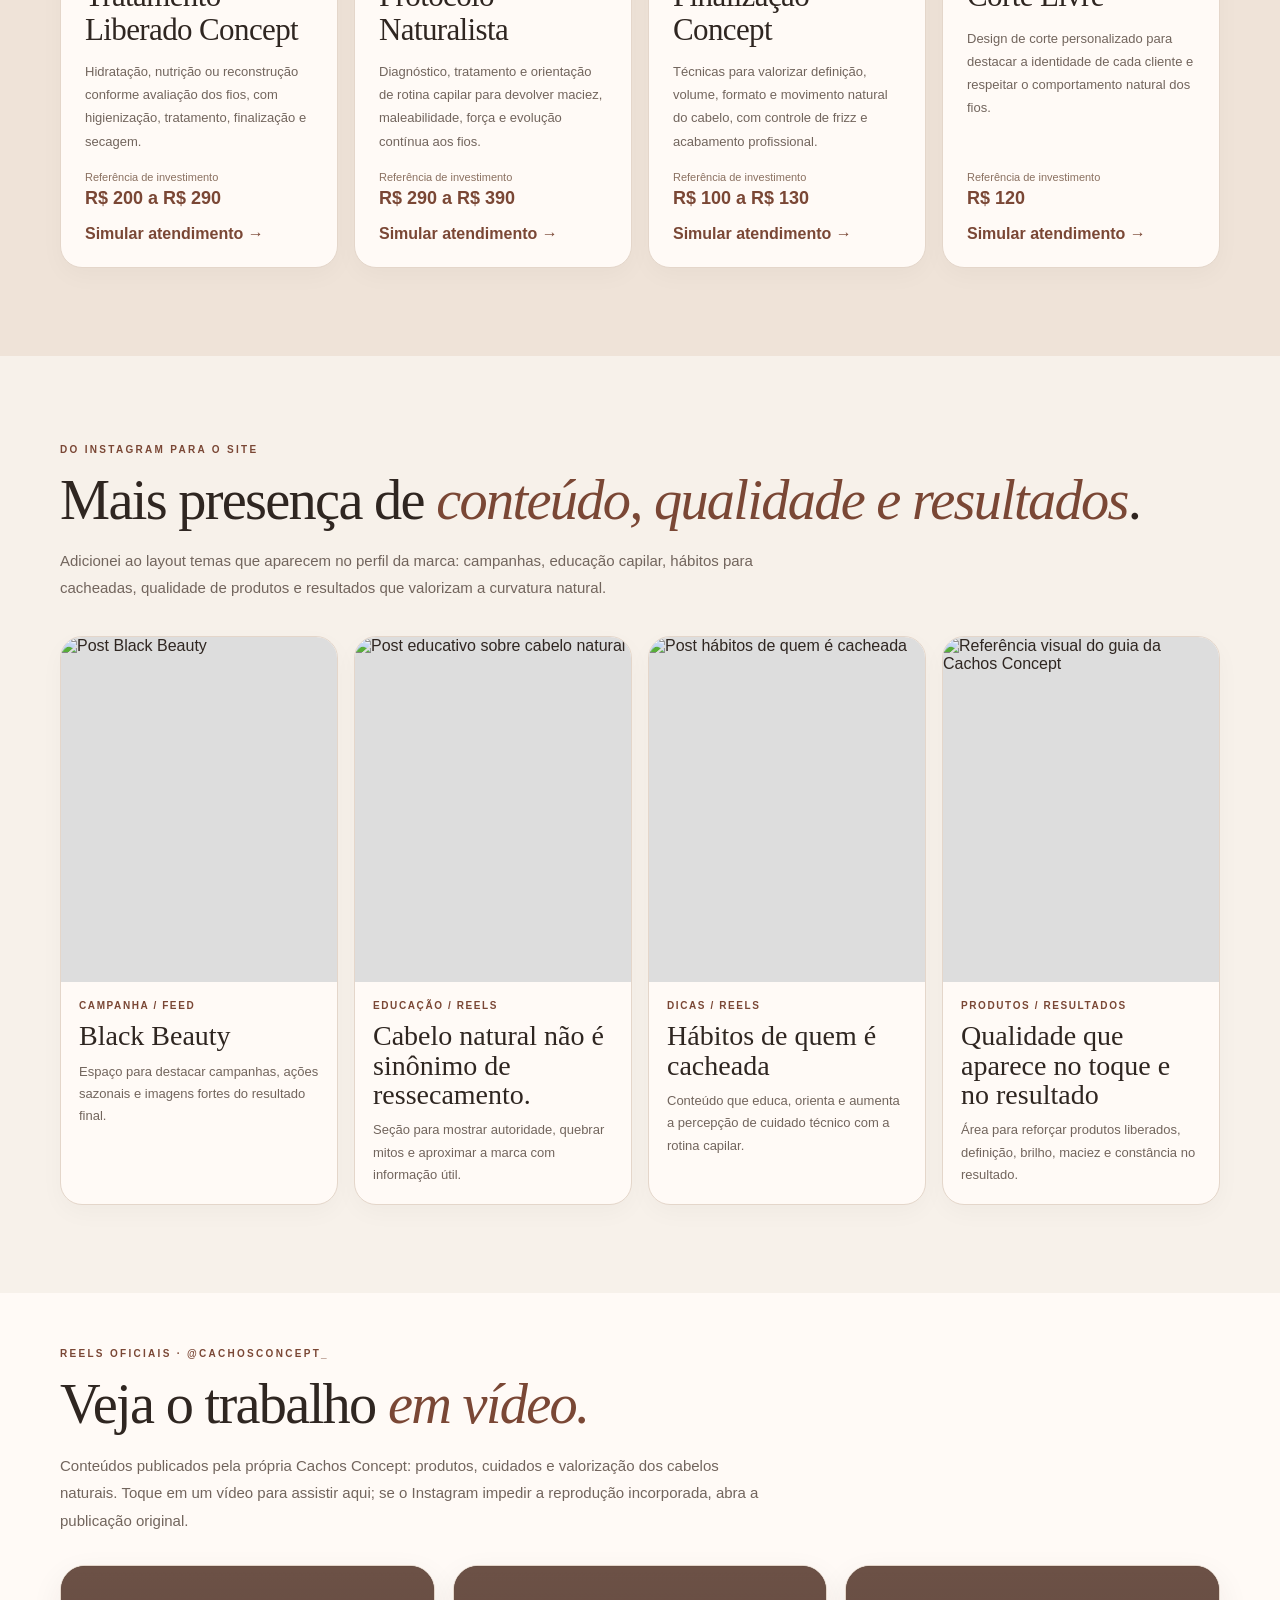
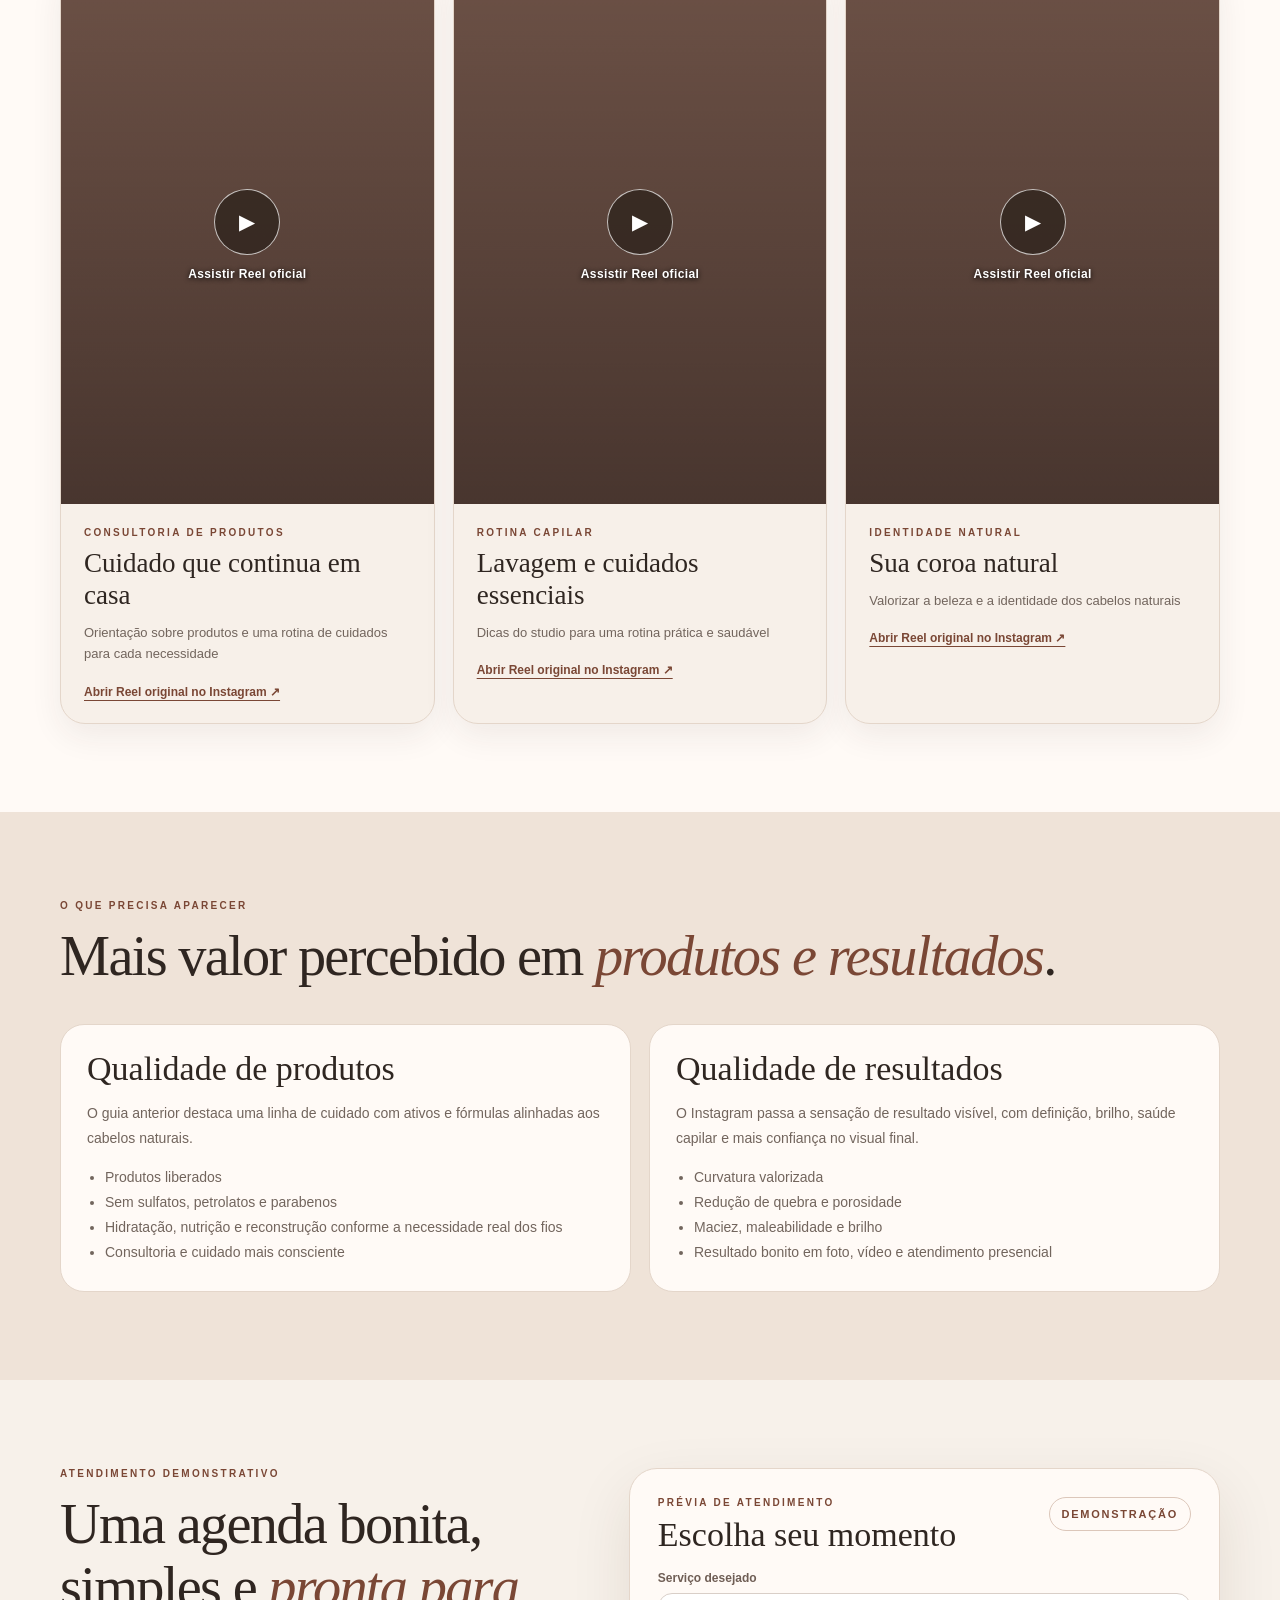
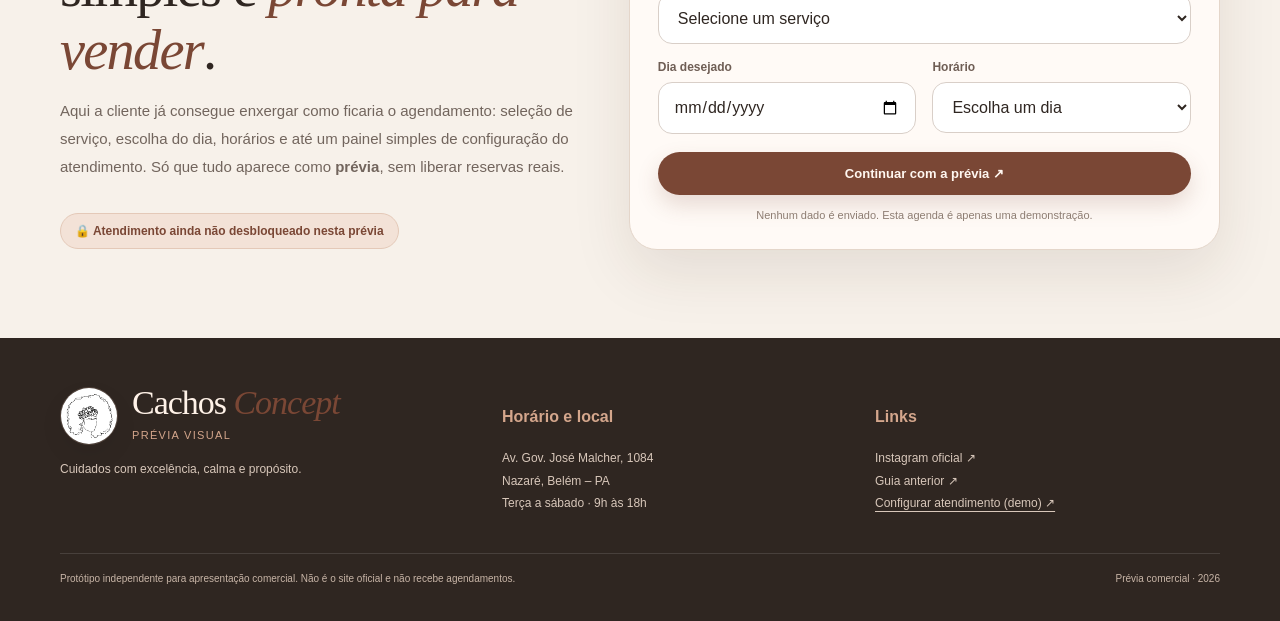
==== commit b369eda1: "Trocar trilha por lounge instrumental original e remover controle flutuante sobre agendamento" ====
--- a/cachosconcept/index.html
+++ b/cachosconcept/index.html
@@ -119,7 +119,7 @@
 .modal h2{font:400 36px/1.1 var(--serif);margin:10px 0 14px}.modal p{font-size:14px;line-height:1.78;color:var(--muted)}
 .config-grid{display:grid;grid-template-columns:1fr 1fr;gap:14px;margin-top:16px}.weekday-buttons{display:flex;flex-wrap:wrap;gap:8px;margin-top:14px}.weekday-buttons button{border:1px solid #d9c7bb;background:#fff;padding:10px 12px;border-radius:999px;color:#6a5549}.weekday-buttons button.active{background:var(--terracotta-dark);color:#fff;border-color:var(--terracotta-dark)}
 .config-preview{margin-top:16px;border:1px dashed #d3c0b2;border-radius:18px;padding:15px;background:#fff}
-.music-toggle{position:fixed;right:18px;bottom:18px;z-index:70;width:58px;height:58px;border-radius:50%;border:0;background:var(--terracotta-dark);color:#fff;font-size:22px;box-shadow:0 14px 30px rgba(122,71,53,.35)}
+
 .mobile-cta{display:none}
 @media(max-width:1020px){.hero,.grid-2,.agenda-wrap{grid-template-columns:1fr}.hero-copy{order:2}.hero-visual{order:1}.services,.insta-grid{grid-template-columns:repeat(2,1fr)}.quality-grid,.footer-grid{grid-template-columns:1fr 1fr}}
 @media(max-width:760px){.nav{min-height:72px}.brand img{width:48px;height:48px}.brand-name{font-size:24px}.brand-sub{font-size:9px}.navlinks{display:none;position:absolute;top:72px;left:0;right:0;flex-direction:column;align-items:stretch;background:#f7f1ea;padding:8px 20px 18px;border-bottom:1px solid var(--line);box-shadow:0 20px 30px rgba(0,0,0,.08)}.navlinks.open{display:flex}.navlinks a{padding:11px 0}.nav-actions .btn{display:none}.menu{display:block}.hero{padding:34px 0 54px;gap:22px}.hero h1{font-size:52px}.hero p,.section-copy{font-size:14px;line-height:1.72}.main-photo{min-height:350px}.mini-photo{min-height:168px}.logo-badge{left:12px;right:12px;bottom:12px}.section{padding:64px 0}.services,.insta-grid,.quality-grid,.footer-grid{grid-template-columns:1fr}.grid-2{gap:18px}.agenda-wrap{gap:24px}.inputs{grid-template-columns:1fr}.modal h2{font-size:30px}.mobile-cta{display:flex;position:sticky;bottom:0;z-index:40;padding:12px 16px;background:rgba(255,250,246,.94);backdrop-filter:blur(8px);border-top:1px solid var(--line);justify-content:space-between;gap:12px;align-items:center}.mobile-cta span{font-size:12px;color:#6c5d54;line-height:1.3}.mobile-cta .btn{padding:12px 16px;font-size:12px;white-space:nowrap}}
@@ -298,8 +298,8 @@
 
 <div class="modal-wrap" id="config-modal"><div class="modal"><button class="close" type="button" data-close="config-modal">×</button><div class="eyebrow">Painel demonstrativo</div><h2>Configurar atendimento</h2><p>Numa versão contratada, a gestora poderia ajustar dias de atendimento, horário inicial, final, intervalo e bloqueios. Aqui mostramos isso só como conceito.</p><div class="weekday-buttons" id="weekday-buttons"><button class="active" type="button">Terça</button><button type="button">Quarta</button><button type="button">Quinta</button><button type="button">Sexta</button><button type="button">Sábado</button></div><div class="config-grid"><div><label>Início</label><select><option>09:00</option><option>10:00</option><option>11:00</option></select></div><div><label>Término</label><select><option>18:00</option><option>17:00</option><option>16:00</option></select></div><div><label>Intervalo</label><select><option>60 minutos</option><option>30 minutos</option><option>90 minutos</option></select></div><div><label>Disponibilidade</label><select><option>Atendimentos liberados</option><option>Dia bloqueado</option></select></div></div><div class="config-preview">Exemplo visual: terça-feira com horários de 09:00 às 18:00, intervalo de 60 minutos e atendimento liberado.</div><button class="btn btn-primary lock-open" type="button" style="width:100%;margin-top:18px">Simular salvamento ↗</button></div></div>
 
-<button class="music-toggle" id="musicToggle" type="button" aria-label="Tocar ou pausar música">♫</button>
-<audio id="bgMusic" loop preload="auto"><source src="[data-uri]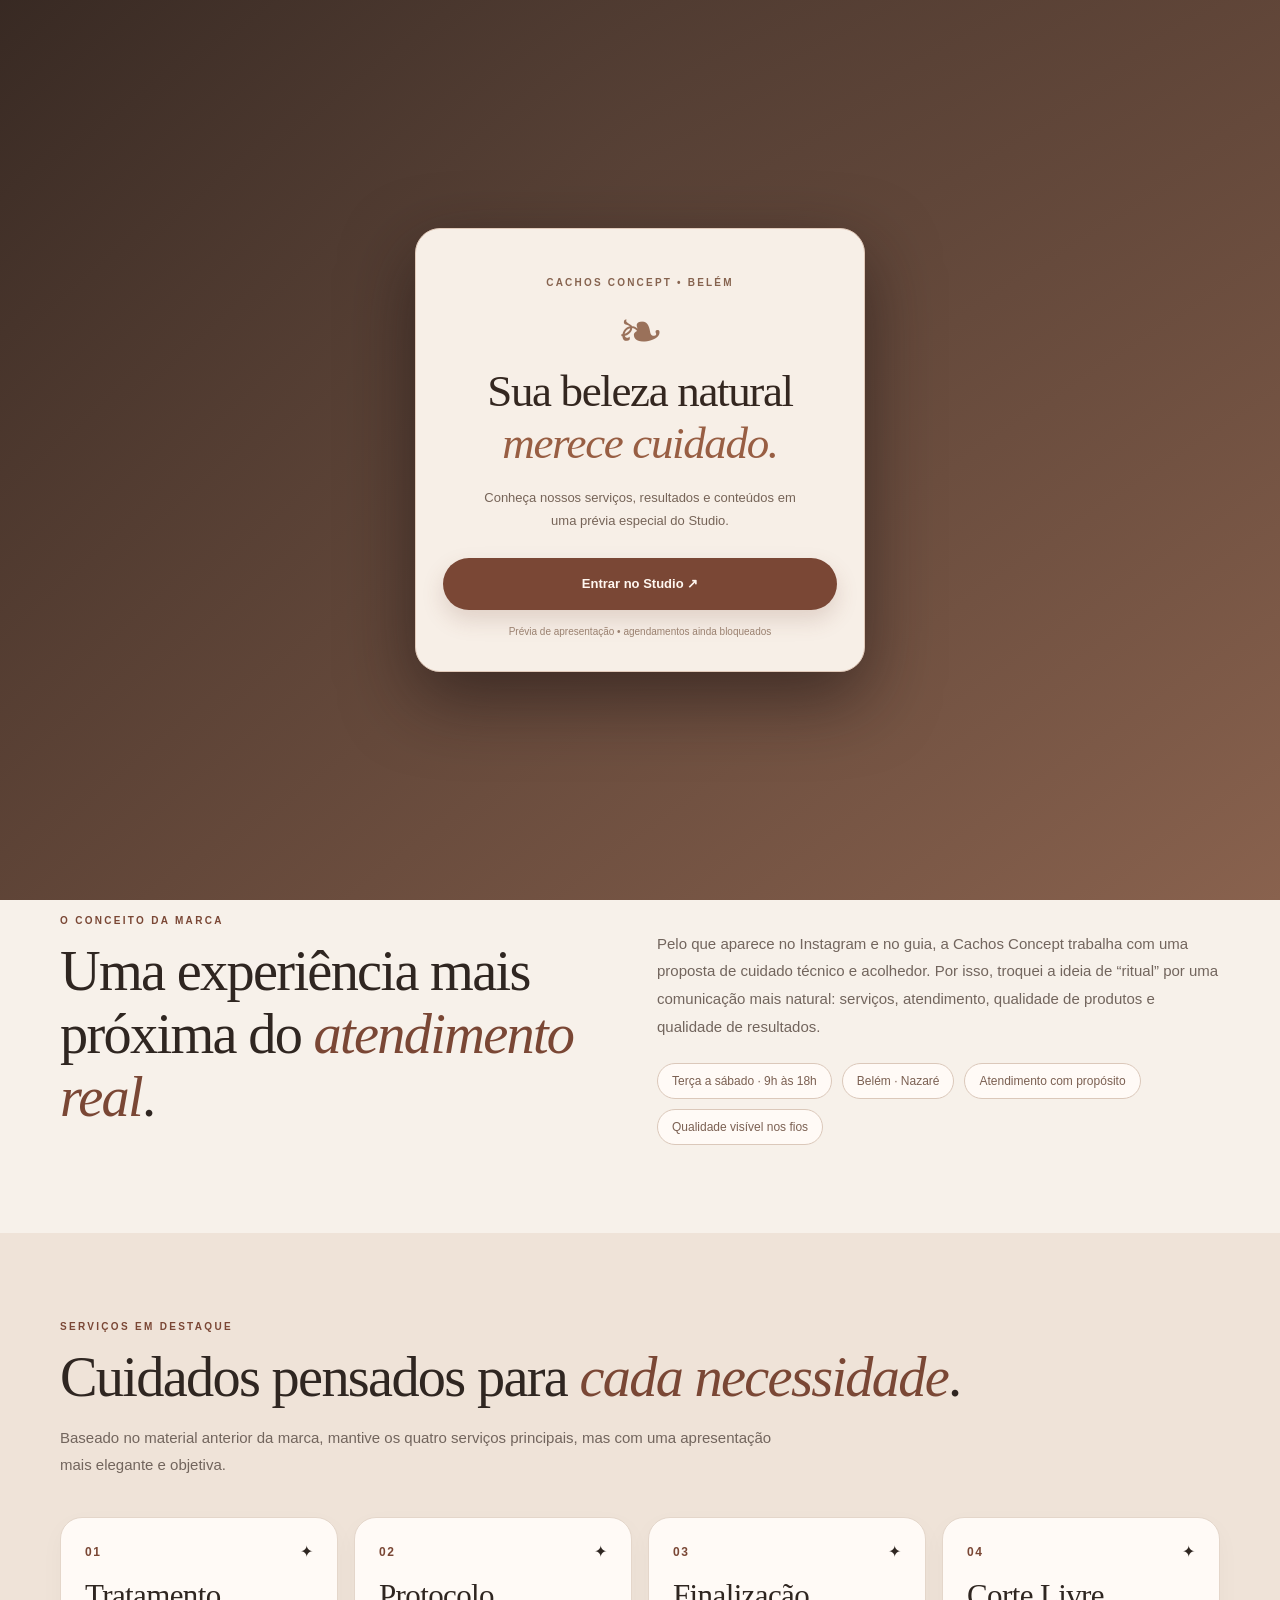
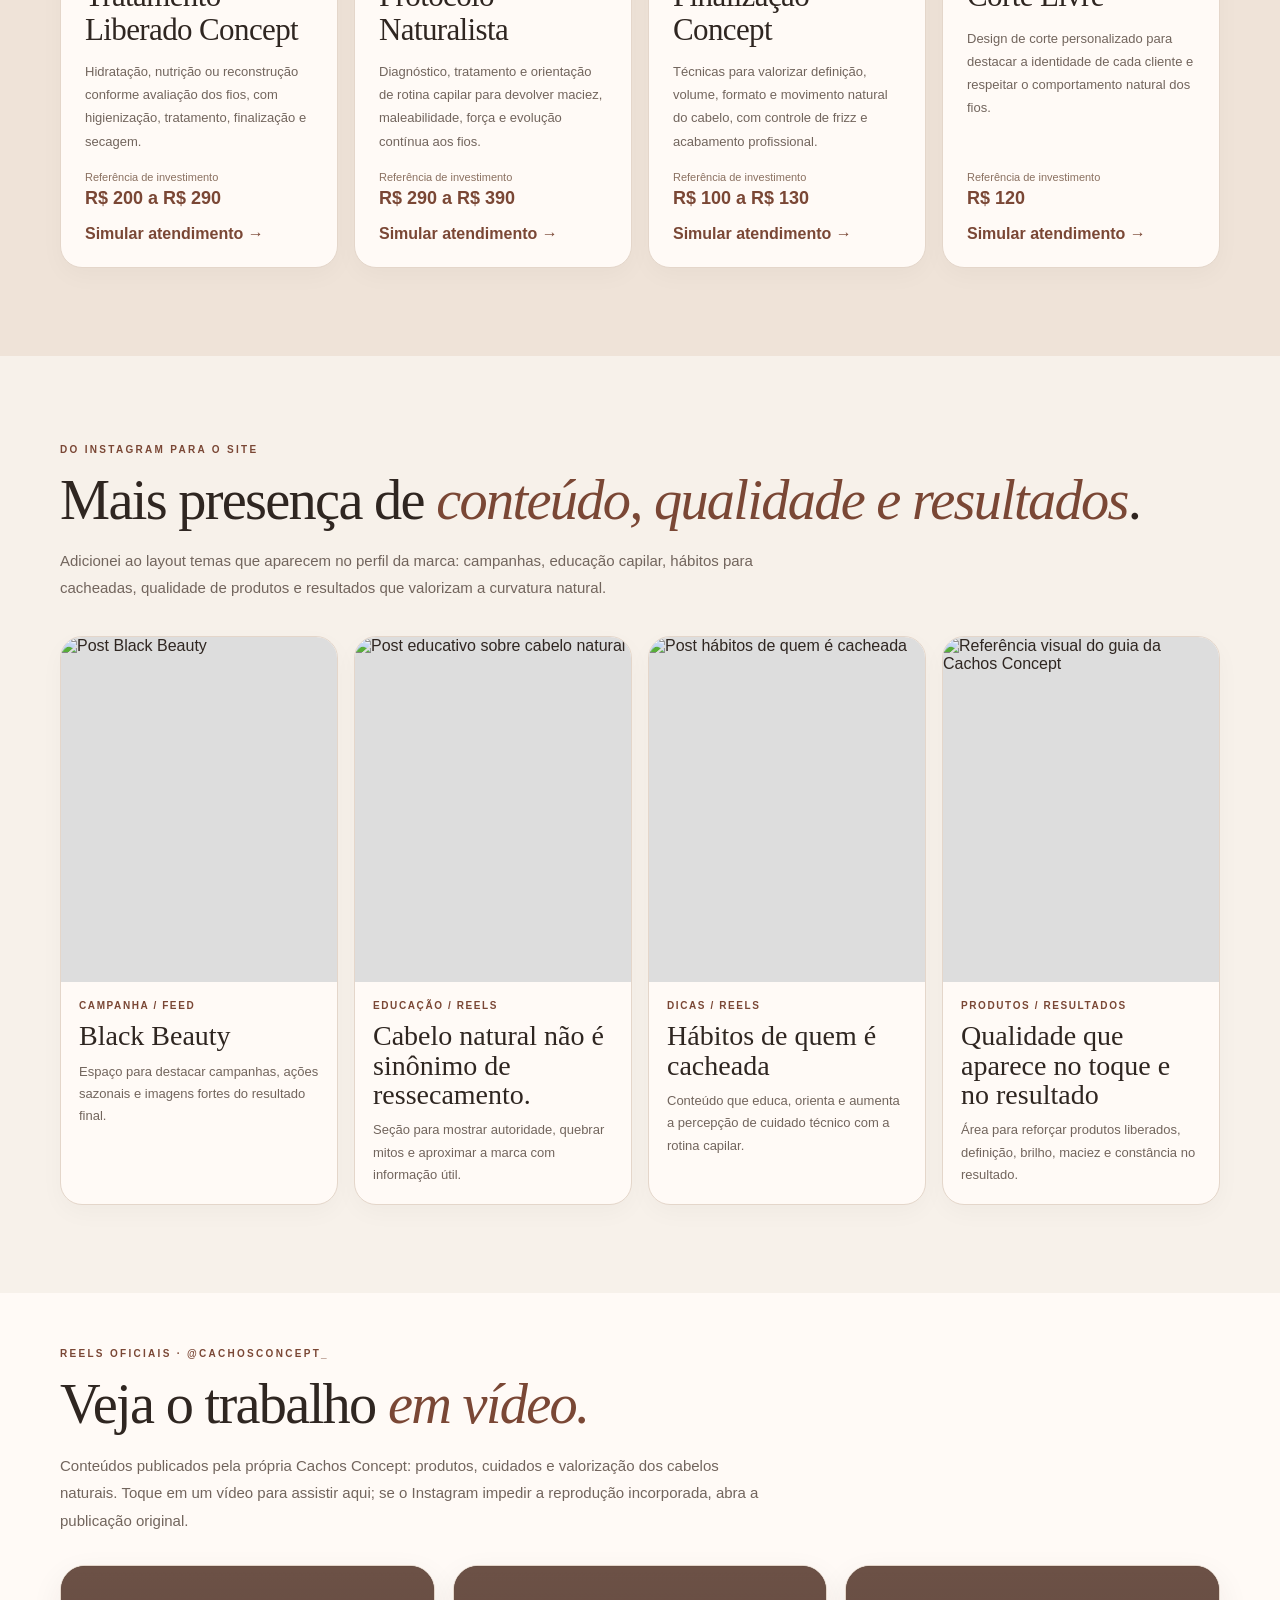
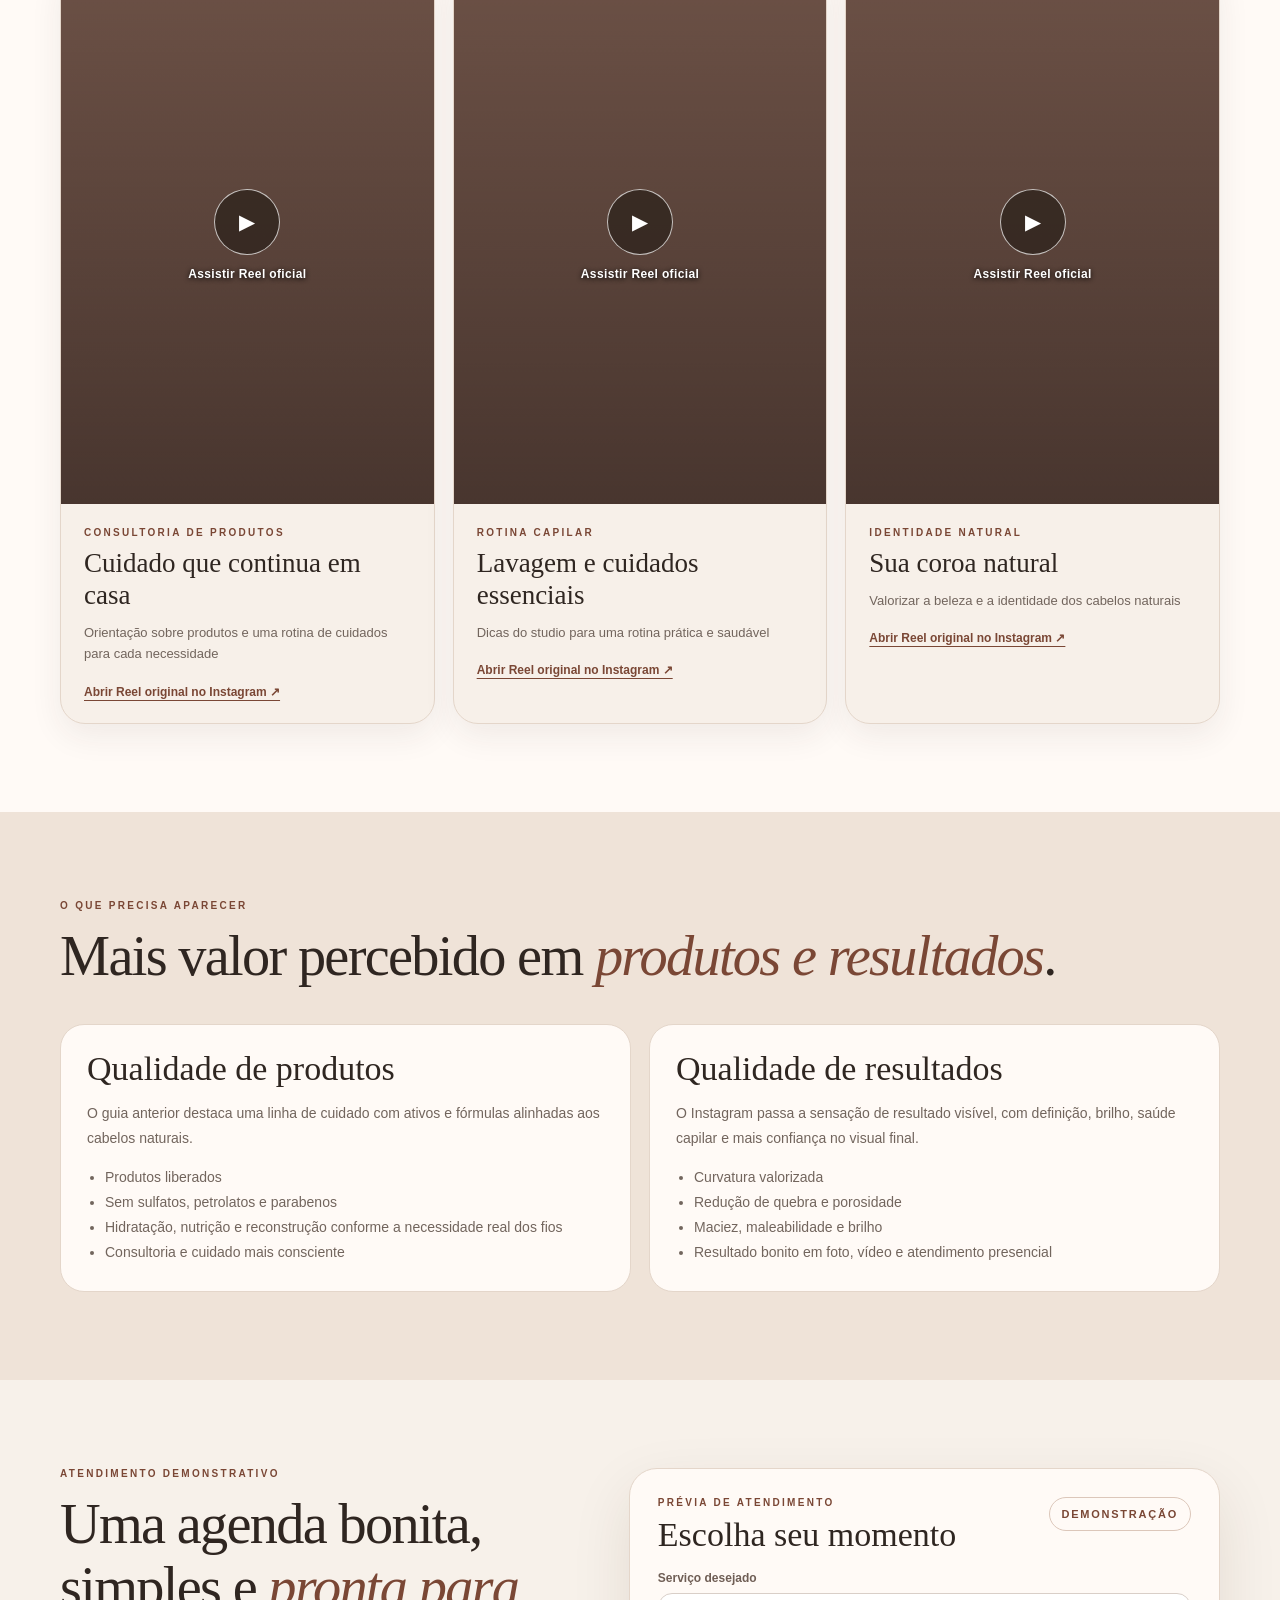
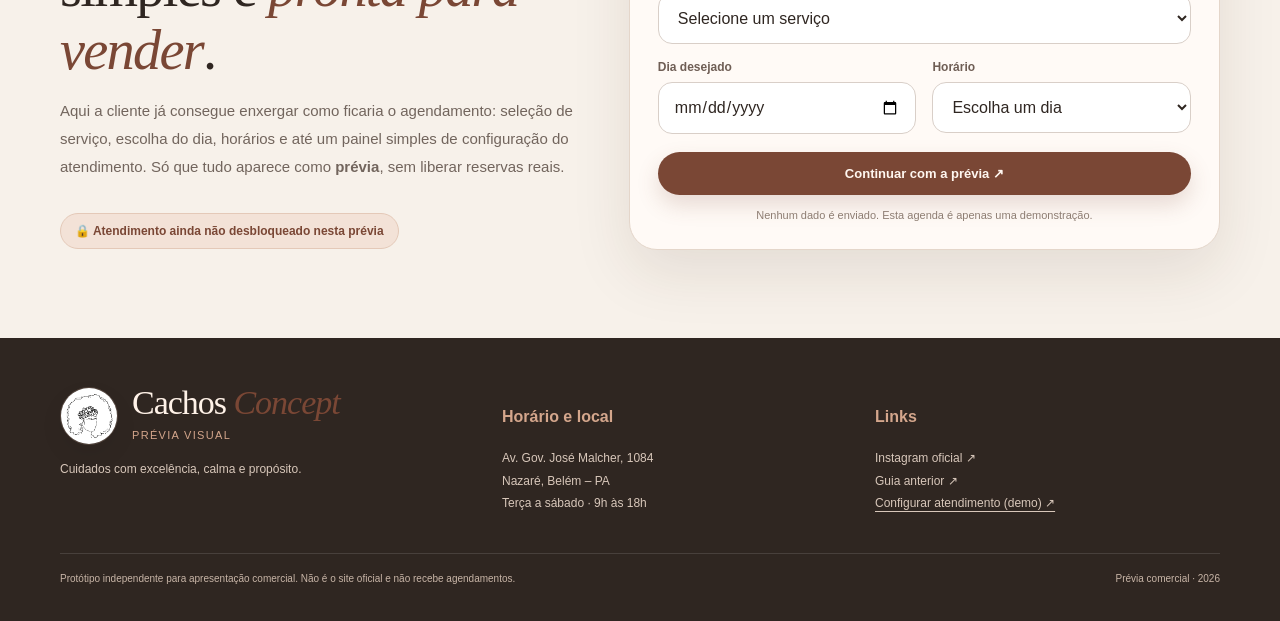
==== commit f2b74228: "Restaurar áudio musical real e abertura acessível no Cachos Concept, sem botão flutuante" ====
--- a/cachosconcept/index.html
+++ b/cachosconcept/index.html
@@ -144,9 +144,34 @@
 .reel-text a{font-size:12px;font-weight:800;color:var(--terracotta-dark);text-decoration:underline;text-underline-offset:4px}
 @media(max-width:900px){.reel-grid{grid-template-columns:repeat(2,minmax(0,1fr))}}
 @media(max-width:640px){.header .brand img{width:53px;height:53px}.reel-grid{grid-template-columns:1fr;gap:17px}.reel-stage{aspect-ratio:9/12}.reels-section{padding-top:40px}.reel-text{padding:19px}.reel-text h3{font-size:25px}}
+
+/* Abertura de música integrada: um toque em "Entrar no Studio" e nenhum botão flutuante */
+.concept-entry{position:fixed;inset:0;z-index:120;display:grid;place-items:center;padding:22px;background:linear-gradient(145deg,#33251feF,#89624eff),radial-gradient(circle at 50% 18%,#ead5c4,#4b382d);color:#fff4eb;text-align:center}
+.concept-entry[hidden]{display:none!important}
+.concept-entry-card{width:min(100%,450px);padding:43px 27px 32px;background:#f7efe7;box-shadow:0 26px 70px #1a121290;border:1px solid #e1caba;border-radius:25px;color:#342720}
+.concept-entry-kicker{font-size:10px;color:#86634f;letter-spacing:.22em;font-weight:800}
+.concept-entry-emblem{font:400 56px Georgia,serif;color:#9a715a;margin:9px 0 1px}
+.concept-entry h2{font:400 clamp(32px,7vw,45px)/1.16 Georgia,serif;margin:0 0 18px;letter-spacing:-.03em}
+.concept-entry h2 em{color:#985e43;font-style:italic}
+.concept-entry p{font-size:13px;line-height:1.75;color:#766458;margin:0 auto 18px;max-width:330px}
+.concept-entry .btn{min-height:52px;width:100%;margin:7px auto 14px}
+.concept-entry small{display:block;color:#9a8170;font-size:10px;line-height:1.5}
+
 </style>
 </head>
 <body>
+<div id="concept-entry" class="concept-entry" role="dialog" aria-modal="true" aria-label="Entrar na Cachos Concept com música">
+<div class="concept-entry-card">
+<span class="concept-entry-kicker">CACHOS CONCEPT • BELÉM</span>
+<div class="concept-entry-emblem">❧</div>
+<h2>Sua beleza natural<br><em>merece cuidado.</em></h2>
+<p>Conheça nossos serviços, resultados e conteúdos em uma prévia especial do Studio.</p>
+<button type="button" id="concept-enter" class="btn btn-primary">Entrar no Studio ↗</button>
+<small>Prévia de apresentação • agendamentos ainda bloqueados</small>
+</div>
+</div><noscript><style>#concept-entry{display:none!important}</style></noscript>
+<audio id="concept-music" loop preload="auto" playsinline autoplay src="[data-uri]